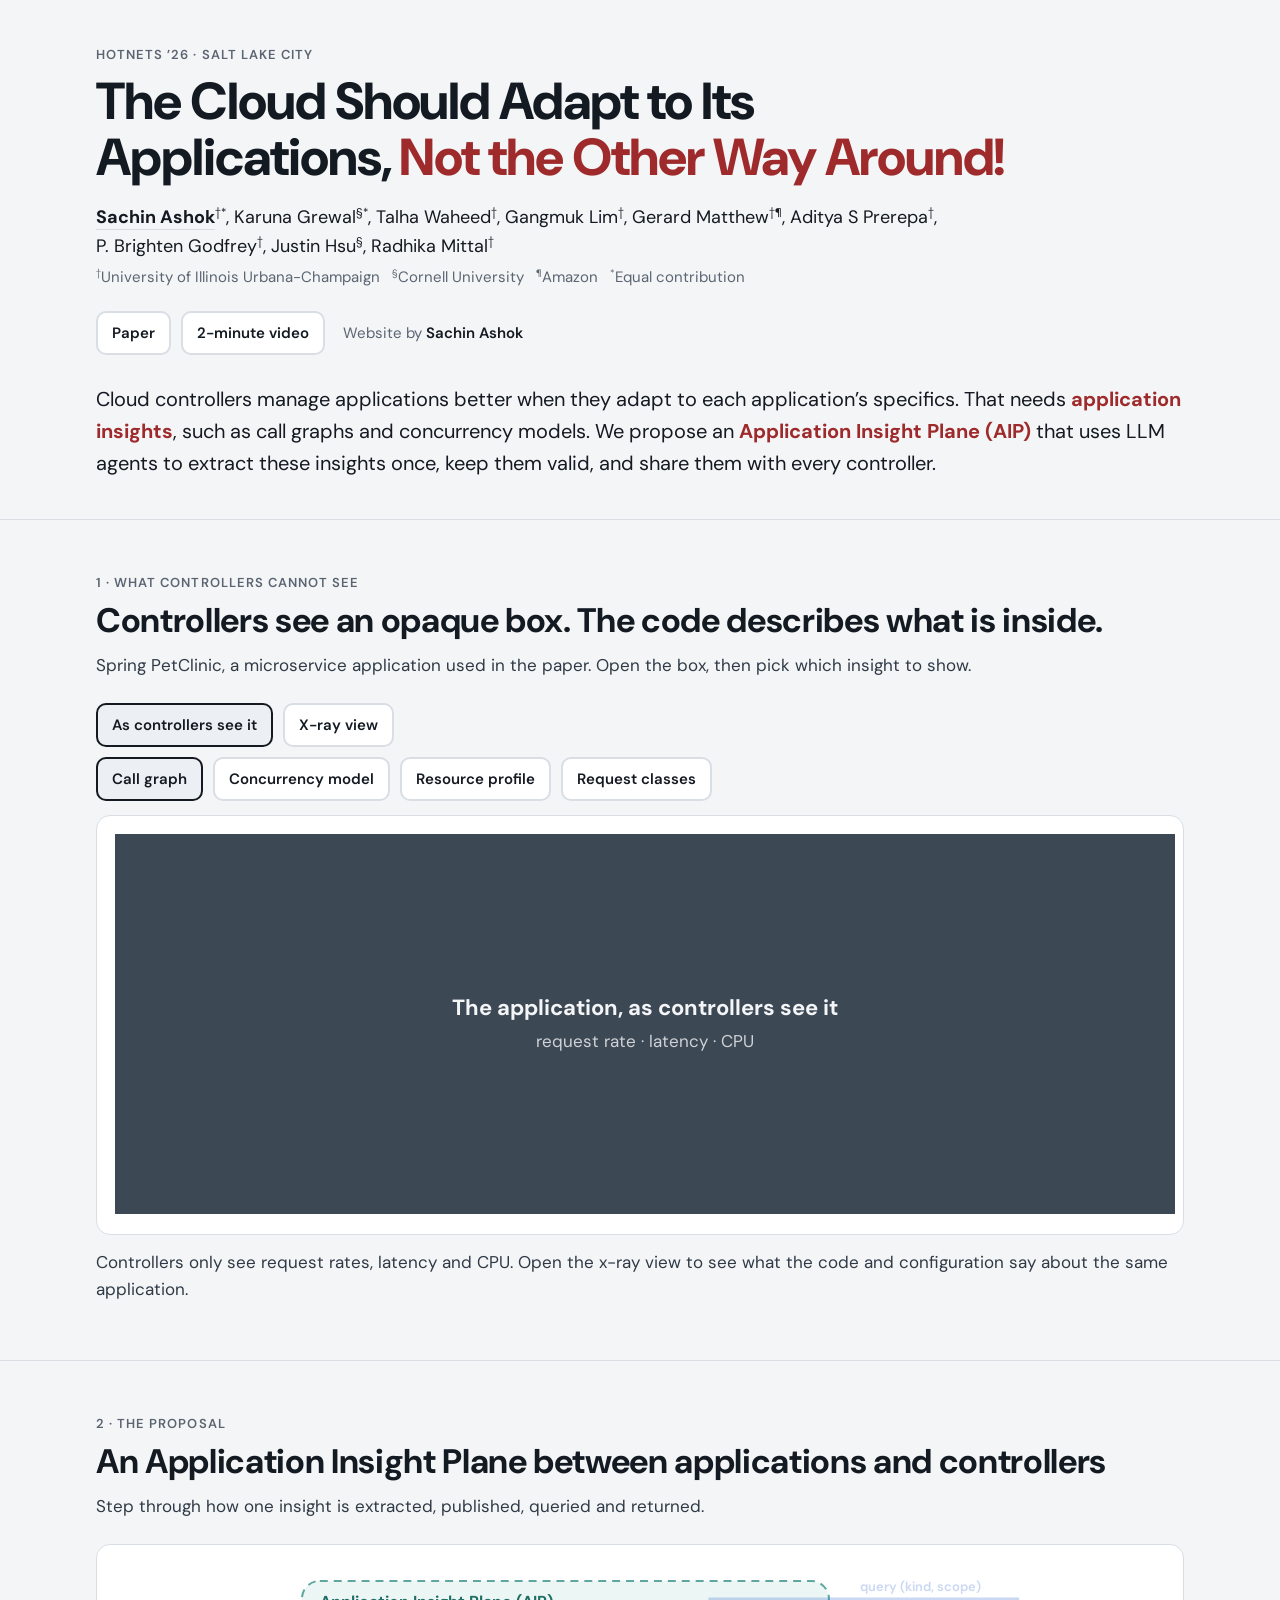
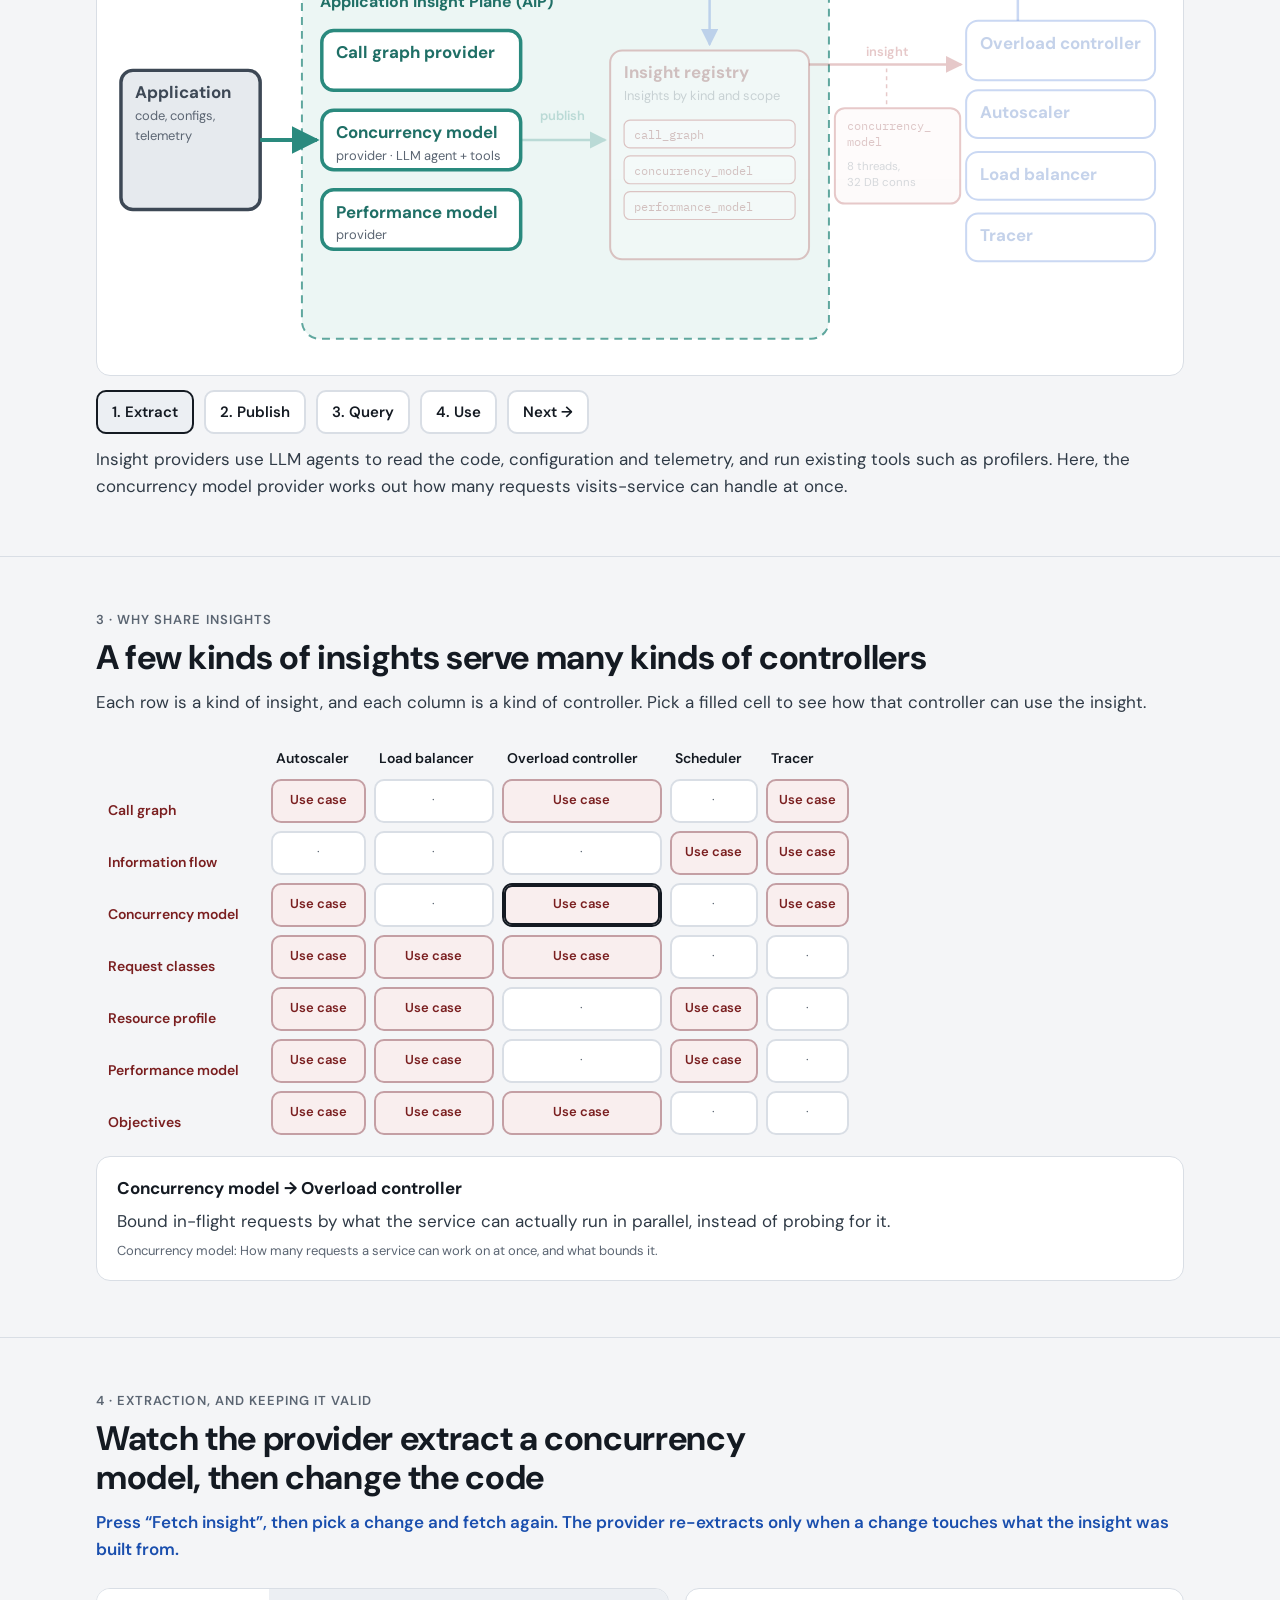
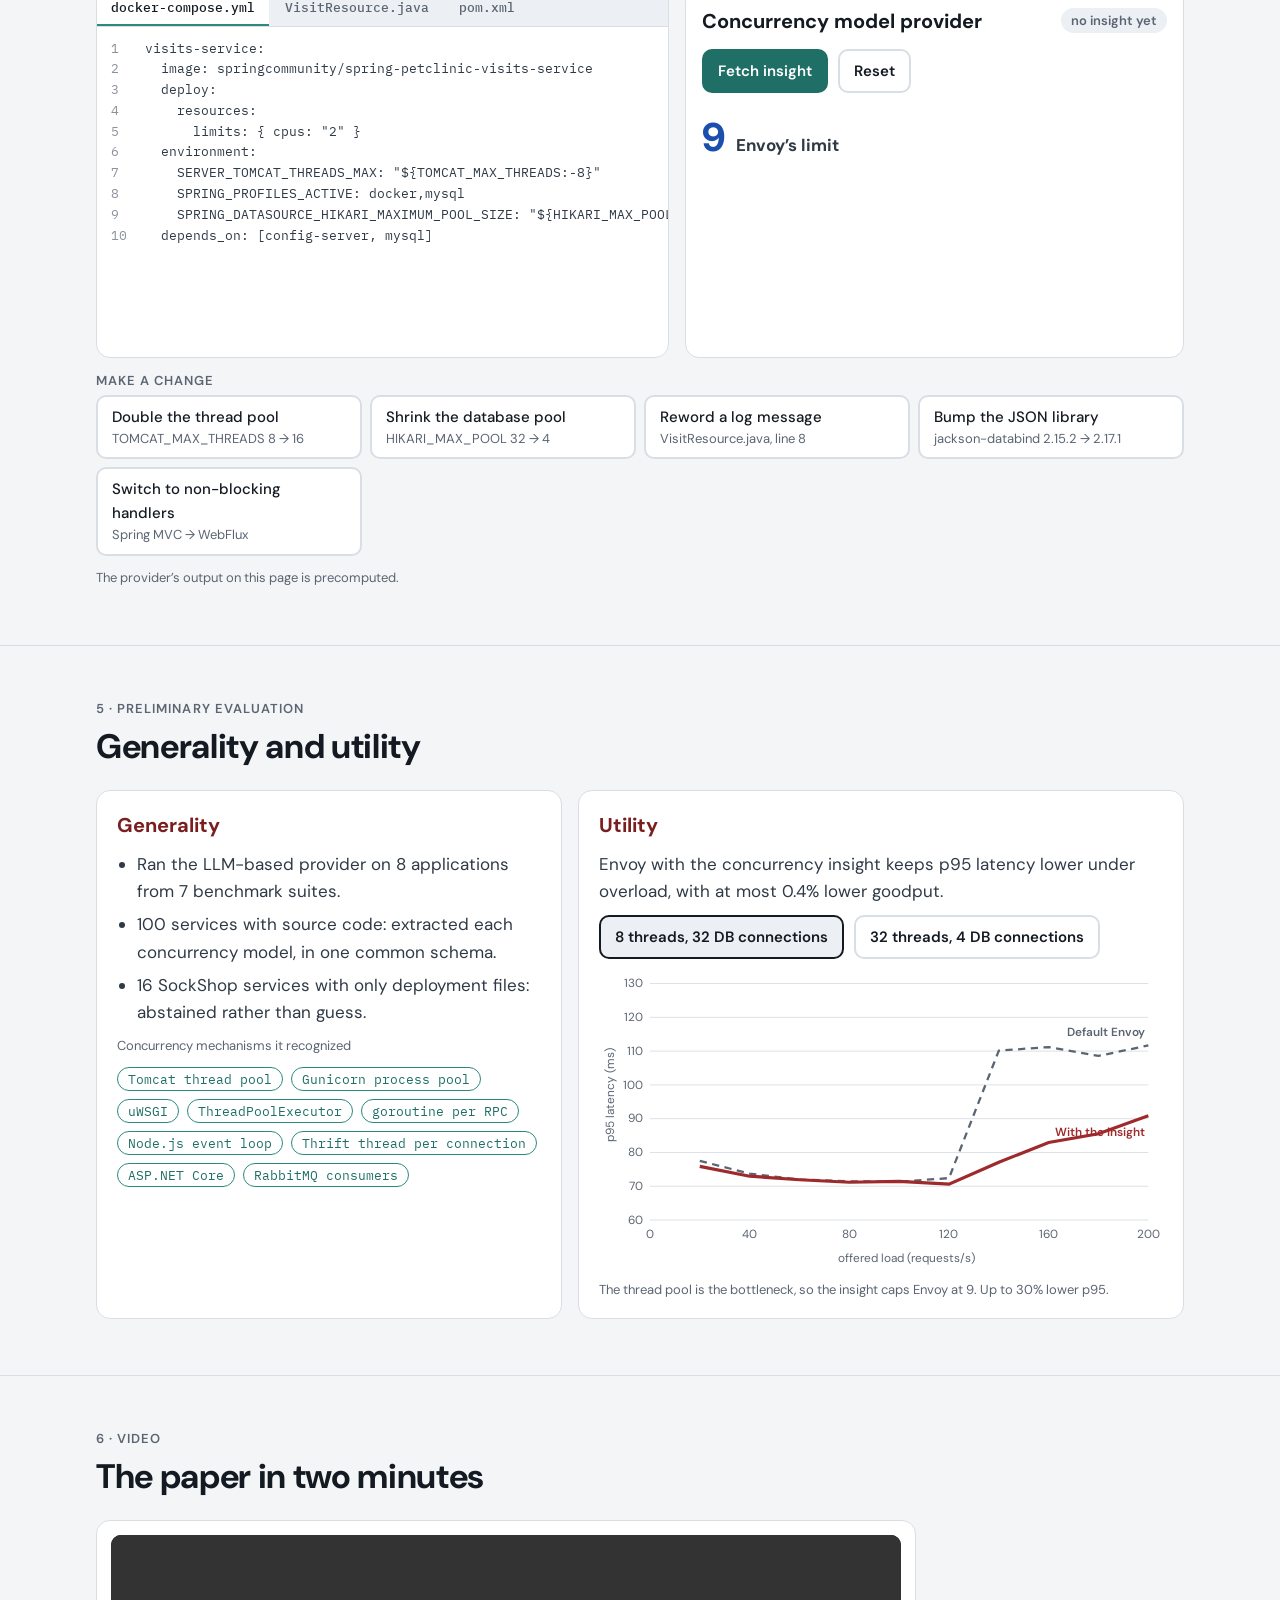
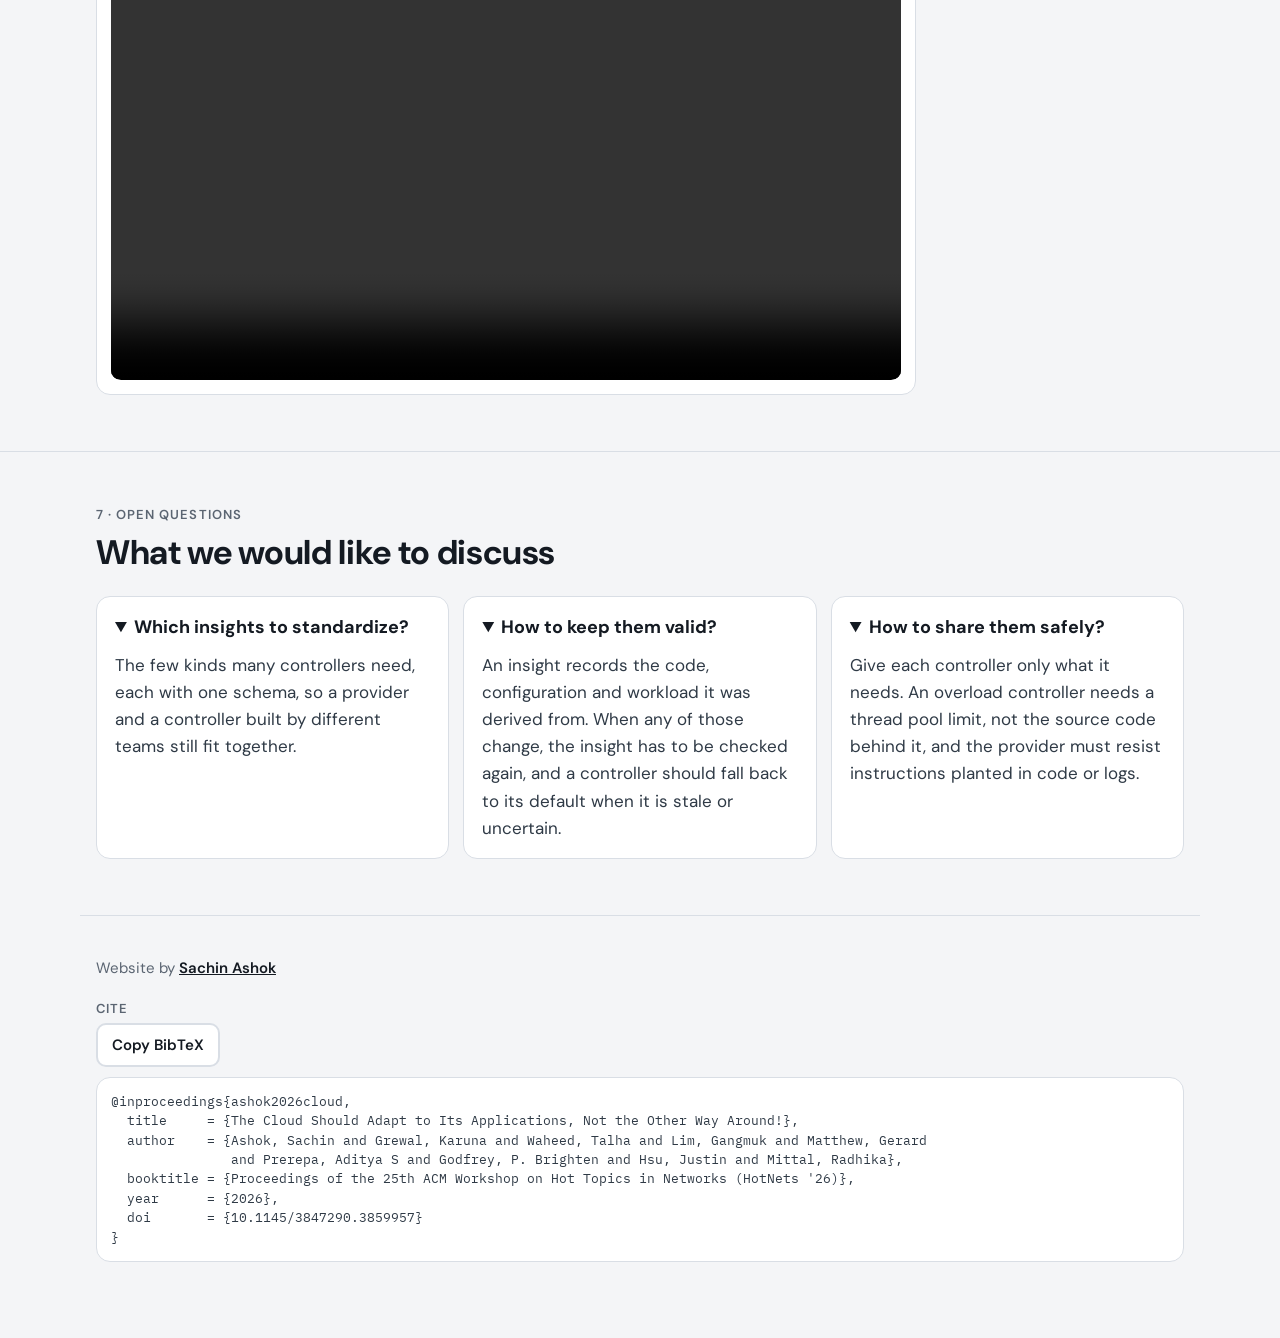
==== aip/index.html @ a4cb500c "Add HotNets'26 AIP website" ====
<!doctype html>
<html lang="en"><head><meta charset="utf-8"><meta name="viewport" content="width=device-width, initial-scale=1">
<title>Application Insight Plane</title>
<meta name="author" content="Sachin Ashok">
<link rel="preconnect" href="https://fonts.googleapis.com">
<link rel="stylesheet" href="https://fonts.googleapis.com/css2?family=DM+Sans:opsz,wght@9..40,400;9..40,500;9..40,600;9..40,700;9..40,800&family=IBM+Plex+Mono:wght@400;500&display=swap">
<style>

:root {
  --bg: #f4f5f7; --surface: #ffffff; --ink: #141a22; --body: #2f3a46; --muted: #5b6572; --line: #d9dee5; --soft: #eceff3;
  --ins: #9e2a2b; --ins-ink: #7a1f20; --ins-bg: #f9eeee;
  --ext: #1f6f66; --ext-line: #2a8a7e; --ext-bg: #e6f3f1;
  --ctl: #1a4fae; --ctl-line: #2f66d0; --ctl-bg: #e8f0fd;
  --app: #3d4855; --app-bg: #e6eaee;
  --gold: #8a6512; --gold-bg: #faf3dc;
  --ok: #2e7d4f; --warn: #a8641a;
  --c1: #2f66d0; --c2: #c2571a; --c3: #7a3fb0; --c4: #2e7d4f;
  --display: "DM Sans", "Helvetica Neue", Arial, sans-serif;
  --text: "DM Sans", "Helvetica Neue", Arial, sans-serif;
  --mono: "IBM Plex Mono", ui-monospace, "SFMono-Regular", Menlo, monospace;
}
@media (prefers-color-scheme: dark) { :root:not([data-theme="light"]) {
  --bg: #12161c; --surface: #1a2028; --ink: #eef1f5; --body: #cfd6de; --muted: #98a3b0; --line: #2e3742; --soft: #222a33;
  --ins: #e07b7c; --ins-ink: #f0a3a4; --ins-bg: #3a2324; --ext: #6fcdbf; --ext-line: #4fb3a5; --ext-bg: #183631;
  --ctl: #8fb4ff; --ctl-line: #6d9bf5; --ctl-bg: #1c2a45; --app: #c3ccd6; --app-bg: #26303b; --gold: #e3bf6a; --gold-bg: #3a3220;
  --ok: #6fd39a; --warn: #f0a85a; --c1: #7fa8ff; --c2: #ff9a5c; --c3: #c39af0; --c4: #6fd39a; color-scheme: dark } }
:root[data-theme="dark"] {
  --bg: #12161c; --surface: #1a2028; --ink: #eef1f5; --body: #cfd6de; --muted: #98a3b0; --line: #2e3742; --soft: #222a33;
  --ins: #e07b7c; --ins-ink: #f0a3a4; --ins-bg: #3a2324; --ext: #6fcdbf; --ext-line: #4fb3a5; --ext-bg: #183631;
  --ctl: #8fb4ff; --ctl-line: #6d9bf5; --ctl-bg: #1c2a45; --app: #c3ccd6; --app-bg: #26303b; --gold: #e3bf6a; --gold-bg: #3a3220;
  --ok: #6fd39a; --warn: #f0a85a; --c1: #7fa8ff; --c2: #ff9a5c; --c3: #c39af0; --c4: #6fd39a; color-scheme: dark }
* { box-sizing: border-box; }
body { background: var(--bg); color: var(--body); font: 400 17px/1.6 var(--text); margin: 0; }
.wrap { max-width: 1120px; margin: 0 auto; padding-left: max(16px, env(safe-area-inset-left, 0px)); padding-right: max(16px, env(safe-area-inset-right, 0px)); }
h1, h2, h3 { font-family: var(--display); color: var(--ink); text-wrap: balance; margin: 0; }
h1 { font-size: clamp(30px, 5vw, 52px); line-height: 1.08; font-weight: 800; letter-spacing: -.02em; }
h1 .accent { color: var(--ins); }
h2 { font-size: clamp(24px, 3.2vw, 34px); line-height: 1.15; font-weight: 700; letter-spacing: -.01em; }
h3 { font-size: 20px; font-weight: 700; }
p { margin: 0; }
code, .mono { font-family: var(--mono); font-size: .9em; }
a { color: var(--ctl); }
button { font: inherit; }
:focus-visible { outline: 3px solid var(--ctl-line); outline-offset: 2px; border-radius: 6px; }
.eyebrow { font: 600 13px/1 var(--text); letter-spacing: .08em; text-transform: uppercase; color: var(--muted); }
section { padding-block: 56px; border-top: 1px solid var(--line); }
.sec-head { display: grid; gap: 12px; margin-bottom: 24px; }
.panel { background: var(--surface); border: 1px solid var(--line); border-radius: 14px; }
.btn { appearance: none; border: 2px solid var(--line); background: var(--surface); color: var(--ink); border-radius: 10px; padding: 8px 14px; font-weight: 600; font-size: 15px; cursor: pointer; }
.btn:hover { border-color: var(--muted); }
.btn[aria-pressed="true"] { border-color: var(--ink); background: var(--soft); }
.btn.primary { background: var(--ext); border-color: var(--ext); color: #fff; }
:root[data-theme="dark"] .btn.primary { color: #0d1a18; }
@media (prefers-color-scheme: dark) { :root:not([data-theme="light"]) .btn.primary { color: #0d1a18; } }
.btn.primary:disabled { opacity: .45; cursor: default; }
.row { display: flex; flex-wrap: wrap; gap: 10px; align-items: center; }
.hint { color: var(--ctl); font-weight: 600; }
.scroll-x { overflow-x: auto; }
@media (prefers-reduced-motion: reduce) { * { animation: none !important; transition: none !important; } }

header { padding-block: 48px 40px; }
.authors { margin-top: 18px; font-size: 18px; color: var(--ink); line-height: 1.6; }
.authors b { font-weight: 700; }
.authors sup, .aff sup { font-size: .62em; }
.aff { color: var(--muted); font-size: 15px; margin-top: 4px; }
.venue { margin-top: 14px; color: var(--muted); font-size: 15px; }
.links { margin-top: 22px; }
.links a { text-decoration: none; }
.thesis { margin-top: 28px; font-size: 20px; color: var(--ink); }
.credit { font-size: 15px; color: var(--muted); }
@media (max-width: 700px) { br.wide { display: none; } }
.credit a { color: var(--ink); font-weight: 600; }
.authors a.me { color: inherit; text-decoration: none; border-bottom: 1px solid var(--line); }
.authors a.me:hover { border-bottom-color: currentColor; }
.thesis b { color: var(--ins); }

.xray { position: relative; padding: 18px; min-height: 420px; overflow: hidden; }
.app-graph { position: relative; height: 380px; width: 1060px; }
.svc { position: absolute; width: 210px; padding: 10px 12px; background: var(--surface); border: 2px solid var(--line); border-radius: 12px; font-size: 14px; line-height: 1.35; z-index: 2; }
.svc .n { font-weight: 700; color: var(--ink); display: block; }
.ov { display: none; margin-top: 6px; font-size: 13px; }
.ov.on { display: block; }
.ov-cm { color: var(--ext); } .ov-rp { color: var(--warn); } .ov-cg { color: var(--ins-ink); }
.lid { position: absolute; inset: 0; background: var(--app); display: grid; place-items: center; text-align: center; color: var(--bg); z-index: 5; transition: opacity .6s; }
.lid.off { opacity: 0; pointer-events: none; }
.lid p { margin: 0 auto; }
.legend { display: flex; flex-wrap: wrap; gap: 14px; font-size: 14px; margin-top: 12px; }
.legend span::before { content: ""; display: inline-block; width: 12px; height: 12px; border-radius: 3px; margin-right: 6px; vertical-align: -1px; background: var(--dot); }
.legend[hidden] { display: none; }
#edges { position: absolute; inset: 0; width: 100%; height: 100%; z-index: 1; }
.xcap { margin-top: 14px; color: var(--body); min-height: 3.2em; }

.plane { padding: 16px; }
.plane svg { display: block; width: 100%; min-width: 760px; height: auto; }
.steps { margin-top: 14px; }
.stepcap { margin-top: 12px; min-height: 3.2em; }

.mx { border-collapse: separate; border-spacing: 6px; min-width: 760px; }
.mx th { font: 600 14px/1.25 var(--text); color: var(--ink); text-align: left; padding: 4px 6px; vertical-align: bottom; }
.mx th.rowh { color: var(--ins-ink); white-space: nowrap; }
.mx td button { width: 100%; min-height: 44px; border: 2px solid var(--line); background: var(--surface); border-radius: 10px; cursor: pointer; font-size: 13px; color: var(--muted); }
.mx td button.has { background: var(--ins-bg); border-color: color-mix(in srgb, var(--ins) 35%, var(--line)); color: var(--ins-ink); font-weight: 600; }
.mx td button[aria-pressed="true"] { border-color: var(--ink); box-shadow: 0 0 0 2px var(--ink) inset; }
.mdetail { padding: 18px 20px; margin-top: 14px; display: grid; gap: 6px; }
.mdetail .q { font-weight: 700; color: var(--ink); }

.play { display: grid; grid-template-columns: minmax(0, 1.15fr) minmax(0, 1fr); gap: 16px; }
@media (max-width: 860px) { .play { grid-template-columns: minmax(0, 1fr); } }
.code { padding: 0; overflow: hidden; display: flex; flex-direction: column; min-width: 0; }
.tabs { display: flex; gap: 2px; border-bottom: 1px solid var(--line); background: var(--soft); overflow-x: auto; }
.tabs button { border: 0; background: transparent; padding: 10px 14px; font: 500 13px var(--mono); color: var(--muted); cursor: pointer; white-space: nowrap; }
.tabs button[aria-selected="true"] { background: var(--surface); color: var(--ink); box-shadow: inset 0 -2px 0 var(--ext-line); }
pre.src { margin: 0; padding: 12px 0; font: 13px/1.6 var(--mono); color: var(--body); overflow-x: auto; min-height: 330px; }
pre.src .ln { display: block; padding: 0 14px; white-space: pre; }
pre.src .ln::before { content: attr(data-n); display: inline-block; width: 2.6em; color: var(--muted); opacity: .7; }
pre.src .cite { background: var(--ext-bg); box-shadow: inset 3px 0 0 var(--ext-line); }
pre.src .chg { background: color-mix(in srgb, var(--warn) 18%, transparent); box-shadow: inset 3px 0 0 var(--warn); }
.prov { padding: 16px; display: grid; gap: 12px; align-content: start; min-width: 0; }
.prov .head { display: flex; justify-content: space-between; gap: 10px; align-items: center; flex-wrap: wrap; }
.status { font: 600 13px var(--text); padding: 4px 10px; border-radius: 999px; background: var(--soft); color: var(--muted); }
.status.fresh { background: color-mix(in srgb, var(--ok) 16%, transparent); color: var(--ok); }
.status.stale { background: color-mix(in srgb, var(--warn) 18%, transparent); color: var(--warn); }
.log { list-style: none; margin: 0; padding: 0; display: grid; gap: 6px; font-size: 14px; }
.log li { display: grid; grid-template-columns: 22px 1fr; gap: 8px; opacity: 0; transform: translateY(4px); transition: opacity .3s, transform .3s; }
.log li.in { opacity: 1; transform: none; }
.log li .ic { font-weight: 700; color: var(--ext); }
.log li.skip .ic { color: var(--muted); }
.icard { border: 2px solid color-mix(in srgb, var(--ins) 45%, var(--line)); border-radius: 12px; overflow: hidden; }
.icard .hd { background: var(--ins-bg); padding: 8px 12px; font: 500 14px var(--mono); color: var(--ins-ink); }
.icard .bd { padding: 8px 12px; font: 13px/1.6 var(--mono); color: var(--body); white-space: pre-wrap; }
.icard .bd .k { color: var(--muted); }
.icard .bd .new { background: color-mix(in srgb, var(--warn) 22%, transparent); border-radius: 4px; }
.limit { display: flex; align-items: baseline; gap: 10px; flex-wrap: wrap; }
.limit .v { font: 800 40px/1 var(--display); color: var(--ctl); font-variant-numeric: tabular-nums; }
.limit .why { font-size: 14px; color: var(--muted); }
.changes { display: grid; gap: 8px; grid-template-columns: repeat(auto-fit, minmax(240px, 1fr)); }
.changes .btn { text-align: left; font-weight: 500; }
.changes .btn small { display: block; color: var(--muted); font-weight: 400; font-size: 13px; }
.note { font-size: 13px; color: var(--muted); }

.res { display: grid; grid-template-columns: minmax(0, 1fr) minmax(0, 1.3fr); gap: 16px; }
@media (max-width: 860px) { .res { grid-template-columns: minmax(0, 1fr); } }
.res .panel { padding: 18px 20px; display: grid; gap: 10px; align-content: start; }
.res h3 { color: var(--ins-ink); }
.res ul { margin: 0; padding-left: 20px; display: grid; gap: 6px; }
.chips { display: flex; flex-wrap: wrap; gap: 8px; }
.chips span { font: 12.5px var(--mono); color: var(--ext); border: 1.5px solid var(--ext-line); border-radius: 999px; padding: 3px 10px; background: var(--surface); }
.chart svg { width: 100%; height: auto; display: block; }
.chart text { fill: var(--muted); font: 13px var(--text); }

.talks { display: grid; grid-template-columns: minmax(0, 1fr); gap: 16px; max-width: 820px; }
.talks .panel { padding: 14px; display: grid; gap: 10px; }
.talks video { width: 100%; border-radius: 10px; background: #000; aspect-ratio: 16 / 9; max-width: 100%; }

.qs { display: grid; grid-template-columns: repeat(auto-fit, minmax(260px, 1fr)); gap: 14px; }
.qs details { padding: 16px 18px; }
.qs summary { cursor: pointer; font-weight: 700; color: var(--ink); font-size: 18px; }
.qs details p { margin-top: 10px; }
footer { padding-block: 40px 64px; border-top: 1px solid var(--line); }
.bib { font: 12.5px/1.55 var(--mono); padding: 14px; white-space: pre; overflow-x: auto; margin-top: 10px; }
</style>
</head><body>

<header class="wrap">
  <div class="eyebrow">HotNets ’26 · Salt Lake City</div>
  <h1 style="margin-top:12px">The Cloud Should Adapt to Its Applications, <span class="accent">Not the Other Way Around!</span></h1>
  <div class="authors"><a class="me" href="https://sachin.cs.illinois.edu"><b>Sachin Ashok</b></a><sup>†*</sup>, Karuna Grewal<sup>§*</sup>, Talha Waheed<sup>†</sup>, Gangmuk Lim<sup>†</sup>, Gerard Matthew<sup>†¶</sup>, Aditya S Prerepa<sup>†</sup>,<br class="wide"> P. Brighten Godfrey<sup>†</sup>, Justin Hsu<sup>§</sup>, Radhika Mittal<sup>†</sup></div>
  <div class="aff"><sup>†</sup>University of Illinois Urbana-Champaign &nbsp; <sup>§</sup>Cornell University &nbsp; <sup>¶</sup>Amazon &nbsp; <sup>*</sup>Equal contribution</div>
  <div class="row links">
    <a class="btn" href="https://doi.org/10.1145/3847290.3859957" target="_blank" rel="noopener">Paper</a>
    <a class="btn" href="#talks">2-minute video</a>
    <span class="credit" style="margin-left:8px">Website by <a href="https://sachin.cs.illinois.edu">Sachin Ashok</a></span>
  </div>
  <p class="thesis">Cloud controllers manage applications better when they adapt to each application’s specifics. That needs <b>application insights</b>, such as call graphs and concurrency models. We propose an <b>Application Insight Plane (AIP)</b> that uses LLM agents to extract these insights once, keep them valid, and share them with every controller.</p>
</header>

<main>
<section id="inside"><div class="wrap">
  <div class="sec-head"><div class="eyebrow">1 · What controllers cannot see</div>
    <h2>Controllers see an opaque box. The code describes what is inside.</h2>
    <p>Spring PetClinic, a microservice application used in the paper. Open the box, then pick which insight to show.</p></div>
  <div class="row" role="group" aria-label="View">
    <button class="btn" id="v-out" aria-pressed="true">As controllers see it</button>
    <button class="btn" id="v-in" aria-pressed="false">X-ray view</button>
  </div>
  <div class="row" role="group" aria-label="Insight to show" id="ovs" style="margin-top:10px"></div>
  <div class="panel xray scroll-x" style="margin-top:14px">
    <div class="app-graph" id="graph">
      <svg id="edges" viewBox="0 0 1060 380" preserveAspectRatio="none" aria-hidden="true"></svg>
      <div class="lid" id="lid"><div><p style="font:700 22px var(--display)">The application, as controllers see it</p><p style="opacity:.8;margin-top:6px">request rate · latency · CPU</p></div></div>
    </div>
  </div>
  <div class="legend" id="legend" hidden></div>
  <p class="xcap" id="xcap" aria-live="polite">Controllers only see request rates, latency and CPU. Open the x-ray view to see what the code and configuration say about the same application.</p>
</div></section>

<section id="plane"><div class="wrap">
  <div class="sec-head"><div class="eyebrow">2 · The proposal</div>
    <h2>An Application Insight Plane between applications and controllers</h2>
    <p>Step through how one insight is extracted, published, queried and returned.</p></div>
  <div class="panel plane scroll-x"><svg id="planesvg" viewBox="0 0 1060 400" role="img" aria-label="AIP architecture: the application feeds insight providers inside the plane, providers publish insights to a registry, controllers query the registry and get an insight back."></svg></div>
  <div class="row steps" role="group" aria-label="Steps" id="psteps"></div>
  <p class="stepcap" id="pcap" aria-live="polite"></p>
</div></section>

<section id="uses"><div class="wrap">
  <div class="sec-head"><div class="eyebrow">3 · Why share insights</div>
    <h2>A few kinds of insights serve many kinds of controllers</h2>
    <p>Each row is a kind of insight, and each column is a kind of controller. Pick a filled cell to see how that controller can use the insight.</p></div>
  <div class="scroll-x"><table class="mx" id="mx"></table></div>
  <div class="panel mdetail" aria-live="polite"><p class="q" id="mq"></p><p id="ma"></p><p class="note" id="mdef"></p></div>
</div></section>

<section id="playground"><div class="wrap">
  <div class="sec-head"><div class="eyebrow">4 · Extraction, and keeping it valid</div>
    <h2>Watch the provider extract a concurrency model, then change the code</h2>
    <p class="hint">Press “Fetch insight”, then pick a change and fetch again. The provider re-extracts only when a change touches what the insight was built from.</p></div>
  <div class="play">
    <div class="panel code">
      <div class="tabs" role="tablist" id="tabs"></div>
      <pre class="src" id="src" aria-live="polite"></pre>
    </div>
    <div class="panel prov">
      <div class="head"><h3>Concurrency model provider</h3><span class="status" id="pstat">no insight yet</span></div>
      <div class="row"><button class="btn primary" id="fetch">Fetch insight</button><button class="btn" id="reset">Reset</button></div>
      <ol class="log" id="log"></ol>
      <div class="icard" id="icard" hidden><div class="hd">concurrency_model · Svc(petclinic, visits-service)</div><div class="bd" id="ibody"></div></div>
      <div class="limit" id="limit" hidden><span class="v" id="lv">9</span><span><b>Envoy’s limit</b><br><span class="why" id="lwhy"></span></span></div>
    </div>
  </div>
  <div style="margin-top:16px"><div class="eyebrow" style="margin-bottom:8px">Make a change</div><div class="changes" id="changes"></div></div>
  <p class="note" style="margin-top:12px">The provider’s output on this page is precomputed.</p>
</div></section>

<section id="results"><div class="wrap">
  <div class="sec-head"><div class="eyebrow">5 · Preliminary evaluation</div>
    <h2>Generality and utility</h2></div>
  <div class="res">
    <div class="panel"><h3>Generality</h3>
      <ul><li>Ran the LLM-based provider on 8 applications from 7 benchmark suites.</li>
        <li>100 services with source code: extracted each concurrency model, in one common schema.</li>
        <li>16 SockShop services with only deployment files: abstained rather than guess.</li></ul>
      <p class="note">Concurrency mechanisms it recognized</p>
      <div class="chips"><span>Tomcat thread pool</span><span>Gunicorn process pool</span><span>uWSGI</span><span>ThreadPoolExecutor</span><span>goroutine per RPC</span><span>Node.js event loop</span><span>Thrift thread per connection</span><span>ASP.NET Core</span><span>RabbitMQ consumers</span></div>
    </div>
    <div class="panel chart"><h3>Utility</h3>
      <p>Envoy with the concurrency insight keeps p95 latency lower under overload, with at most 0.4% lower goodput.</p>
      <div class="row" role="group" aria-label="Configuration" id="cfg"></div>
      <svg id="p95" viewBox="0 0 620 330" role="img" aria-label="p95 latency against offered load for default Envoy and Envoy with the insight"></svg>
      <p class="note" id="cfgnote"></p>
    </div>
  </div>
</div></section>

<section id="talks"><div class="wrap">
  <div class="sec-head"><div class="eyebrow">6 · Video</div><h2>The paper in two minutes</h2></div>
  <div class="talks">
    <div class="panel"><video id="v2" controls preload="metadata" src="AIP_2min.mp4"></video></div>
  </div>
</div></section>

<section id="questions"><div class="wrap">
  <div class="sec-head"><div class="eyebrow">7 · Open questions</div><h2>What we would like to discuss</h2></div>
  <div class="qs">
    <details class="panel" open><summary>Which insights to standardize?</summary><p>The few kinds many controllers need, each with one schema, so a provider and a controller built by different teams still fit together.</p></details>
    <details class="panel" open><summary>How to keep them valid?</summary><p>An insight records the code, configuration and workload it was derived from. When any of those change, the insight has to be checked again, and a controller should fall back to its default when it is stale or uncertain.</p></details>
    <details class="panel" open><summary>How to share them safely?</summary><p>Give each controller only what it needs. An overload controller needs a thread pool limit, not the source code behind it, and the provider must resist instructions planted in code or logs.</p></details>
  </div>
</div></section>
</main>

<footer class="wrap">
  <p class="credit" style="margin:0 0 22px">Website by <a href="https://sachin.cs.illinois.edu">Sachin Ashok</a></p>
  <div class="eyebrow">Cite</div>
  <div class="row" style="margin-top:8px"><button class="btn" id="copybib">Copy BibTeX</button><span class="note" id="copymsg" aria-live="polite"></span></div>
  <pre class="panel bib" id="bib">@inproceedings{ashok2026cloud,
  title     = {The Cloud Should Adapt to Its Applications, Not the Other Way Around!},
  author    = {Ashok, Sachin and Grewal, Karuna and Waheed, Talha and Lim, Gangmuk and Matthew, Gerard
               and Prerepa, Aditya S and Godfrey, P. Brighten and Hsu, Justin and Mittal, Radhika},
  booktitle = {Proceedings of the 25th ACM Workshop on Hot Topics in Networks (HotNets '26)},
  year      = {2026},
  doi       = {10.1145/3847290.3859957}
}</pre>
</footer>

<script>
const $ = id => document.getElementById(id);
const css = v => getComputedStyle(document.documentElement).getPropertyValue(v).trim();

const NODES = {
  gw: { x: 40, y: 150, n: 'API gateway', cg: '→ calls customers, visits and vets', cm: 'event loop (Netty)', rp: 'light CPU per request' },
  cu: { x: 420, y: 20, n: 'customers-service', cg: '→ calls MySQL', cm: 'Tomcat thread pool', rp: 'moderate CPU, small DB reads' },
  vi: { x: 420, y: 150, n: 'visits-service', cg: '→ calls MySQL', cm: 'Tomcat: 8 threads, 32 DB connections, blocks on each JDBC call', rp: 'most time spent holding a DB connection' },
  ve: { x: 420, y: 280, n: 'vets-service', cg: '→ calls MySQL', cm: 'Tomcat thread pool', rp: 'light, cacheable reads' },
  db: { x: 800, y: 150, n: 'MySQL', cg: 'called by all three services', cm: 'connection pools from each service', rp: 'disk and lock contention under load' } };
const EDGES = [['gw', 'cu'], ['gw', 'vi'], ['gw', 've'], ['cu', 'db'], ['vi', 'db'], ['ve', 'db']];
const CLASSES = [
  { id: 'c1', name: 'Owner lookup', path: ['gw', 'cu', 'db'], note: 'reads one owner and their pets' },
  { id: 'c2', name: 'Visit history', path: ['gw', 'vi', 'db'], note: 'reads many rows and holds a database connection for most of the request' },
  { id: 'c3', name: 'New visit', path: ['gw', 'vi', 'db'], note: 'one small write, done quickly' },
  { id: 'c4', name: 'Vet list', path: ['gw', 've', 'db'], note: 'small reads that can be cached' }];
const OVS = [['cg', 'Call graph'], ['cm', 'Concurrency model'], ['rp', 'Resource profile'], ['rc', 'Request classes']];
let open = false, ov = 'cg', raf = 0;
const graph = $('graph');
Object.entries(NODES).forEach(([id, d]) => { const el = document.createElement('div'); el.className = 'svc'; el.id = 'n-' + id; el.style.left = d.x + 'px'; el.style.top = d.y + 'px';
  el.innerHTML = `<span class="n">${d.n}</span><span class="ov ov-cg" data-k="cg">${d.cg}</span><span class="ov ov-cm" data-k="cm">${d.cm}</span><span class="ov ov-rp" data-k="rp">${d.rp}</span>`; graph.appendChild(el); });
OVS.forEach(([k, lab]) => { const b = document.createElement('button'); b.className = 'btn'; b.textContent = lab; b.dataset.k = k; b.setAttribute('aria-pressed', k === ov); b.onclick = () => { ov = k; renderX(); }; $('ovs').appendChild(b); });
function center(id) { const d = NODES[id]; return [d.x + 105, d.y + 34]; }
const outP = id => [NODES[id].x + 210, NODES[id].y + 30], inP = id => [NODES[id].x - 4, NODES[id].y + 30];
function drawEdges(t) {
  const sv = $('edges'); let h = '';
  const ec = ov === 'cg' ? css('--ins') : css('--muted');
  h += `<defs><marker id="ah" viewBox="0 0 10 10" refX="9" refY="5" markerWidth="${ov === 'cg' ? 6 : 7}" markerHeight="${ov === 'cg' ? 6 : 7}" orient="auto"><path d="M0 0L10 5L0 10z" fill="${ec}"/></marker></defs>`;
  EDGES.forEach(([a, b]) => { const [x1, y1] = outP(a), [x2, y2] = inP(b), mx = (x1 + x2) / 2; h += `<path d="M${x1} ${y1} C ${mx} ${y1}, ${mx} ${y2}, ${x2} ${y2}" fill="none" stroke="${ec}" stroke-width="${ov === 'cg' ? 3 : 2}" opacity="${ov === 'cg' ? 1 : .6}" marker-end="url(#ah)"/>`; });
  if (ov === 'rc') CLASSES.forEach((c, ci) => { const pts = c.path.flatMap((id, q) => q === 0 ? [outP(id)] : q === c.path.length - 1 ? [inP(id)] : [inP(id), outP(id)]); for (let k = 0; k < 3; k++) { const f = ((t / 2600) + k / 3 + ci * .11) % 1, seg = f * (pts.length - 1), i = Math.floor(seg), u = seg - i;
      const p = [pts[i][0] + (pts[i + 1][0] - pts[i][0]) * u, pts[i][1] + (pts[i + 1][1] - pts[i][1]) * u + [0, -5, 5, 0][ci]]; h += `<circle cx="${p[0]}" cy="${p[1]}" r="7" fill="${css('--' + c.id)}"/>`; } });
  sv.innerHTML = h;
}
function loop(t) { drawEdges(t); if (ov === 'rc' && open) raf = requestAnimationFrame(loop); }
function renderX() {
  $('v-out').setAttribute('aria-pressed', !open); $('v-in').setAttribute('aria-pressed', open); $('lid').classList.toggle('off', open);
  document.querySelectorAll('#ovs .btn').forEach(b => { b.setAttribute('aria-pressed', b.dataset.k === ov); b.disabled = !open; });
  document.querySelectorAll('.ov').forEach(e => e.classList.toggle('on', open && e.dataset.k === ov));
  const lg = $('legend'); lg.hidden = !(open && ov === 'rc');
  lg.innerHTML = CLASSES.map(c => `<span style="--dot:var(--${c.id})"><b>${c.name}</b> · ${c.note}</span>`).join('');
  const cap = { cg: 'Call graph: which services a request calls, and in what order. The gateway fans out to three services, and each calls MySQL.',
    cm: 'Concurrency model: how many requests each service can work on at once. visits-service runs 8 Tomcat threads, and each blocks on a database call.',
    rp: 'Resource profile: what each service spends per request, such as CPU, memory and database time.',
    rc: 'Request classes: subsets of requests that cost different amounts, even when they reach the same service. Visit history and new visits both go to visits-service, but visit history holds a database connection far longer. A controller can treat the two classes differently, for example by prioritizing one.' };
  $('xcap').textContent = open ? cap[ov] : 'Controllers only see request rates, latency and CPU. Open the x-ray view to see what the code and configuration say about the same application.';
  cancelAnimationFrame(raf); if (open && ov === 'rc' && !matchMedia('(prefers-reduced-motion: reduce)').matches) raf = requestAnimationFrame(loop); else drawEdges(800);
}
$('v-out').onclick = () => { open = false; renderX(); }; $('v-in').onclick = () => { open = true; renderX(); };
renderX();

const PSTEPS = [
  ['Extract', 'Insight providers use LLM agents to read the code, configuration and telemetry, and run existing tools such as profilers. Here, the concurrency model provider works out how many requests visits-service can handle at once.'],
  ['Publish', 'The provider publishes the insight to a shared registry, along with where it applies, what it was derived from, and how confident it is.'],
  ['Query', 'A controller, here an overload controller, asks the registry for the concurrency model of visits-service.'],
  ['Use', 'The insight comes back to the controller, which decides how to act on it. Other controllers can query the same insight later.']];
let pstep = 0;
function planeSVG() {
  const L = css('--line'), E = css('--ext-line'), EB = css('--ext-bg'), EX = css('--ext'), R = css('--ins'), RB = css('--ins-bg'), RI = css('--ins-ink'), B = css('--ctl-line'), BB = css('--ctl-bg'), BI = css('--ctl'), A = css('--app'), AB = css('--app-bg'), S = css('--surface'), M = css('--muted');
  const on = k => pstep >= k ? 1 : .25, act = k => pstep === k;
  const box = (x, y, w, h, fill, stroke, txt, col, sub, k) => `<g opacity="${on(k)}"><rect x="${x}" y="${y}" width="${w}" height="${h}" rx="12" fill="${fill}" stroke="${stroke}" stroke-width="${act(k) ? 3.5 : 2}"/><text x="${x + 14}" y="${y + 28}" font-size="17" font-weight="700" fill="${col}">${txt}</text>${sub ? `<text x="${x + 14}" y="${y + 50}" font-size="13" fill="${M}">${sub}</text>` : ''}</g>`;
  const arr = (x1, y1, x2, y2, col, k, lab, lx, ly) => `<g opacity="${on(k)}"><line x1="${x1}" y1="${y1}" x2="${x2}" y2="${y2}" stroke="${col}" stroke-width="${act(k) ? 4 : 2.5}" marker-end="url(#m${col.replace('#', '')})"/>${lab ? `<text x="${lx}" y="${ly}" font-size="13" font-weight="600" fill="${col}" text-anchor="middle">${lab}</text>` : ''}</g>`;
  const mk = c => `<marker id="m${c.replace('#', '')}" viewBox="0 0 10 10" refX="9" refY="5" markerWidth="7" markerHeight="7" orient="auto"><path d="M0 0L10 5L0 10z" fill="${c}"/></marker>`;
  let h = `<defs>${mk(E)}${mk(B)}${mk(R)}</defs>`;
  h += `<rect x="190" y="20" width="530" height="360" rx="18" fill="${EB}" stroke="${E}" stroke-dasharray="8 6" stroke-width="2" opacity=".75"/><text x="208" y="46" font-size="16" font-weight="700" fill="${EX}">Application Insight Plane (AIP)</text>`;
  h += box(8, 110, 140, 140, AB, A, 'Application', A, 'code, configs,', 0) + `<text x="22" y="180" font-size="13" fill="${M}" opacity="${on(0)}">telemetry</text>`;
  h += box(210, 70, 200, 60, S, E, 'Call graph provider', EX, '', 0) + box(210, 150, 200, 60, S, E, 'Concurrency model', EX, 'provider · LLM agent + tools', 0) + box(210, 230, 200, 60, S, E, 'Performance model', EX, 'provider', 0);
  h += box(500, 90, 200, 210, S, R, 'Insight registry', RI, 'Insights by kind and scope', 1);
  ['call_graph', 'concurrency_model', 'performance_model'].forEach((k, i) => h += `<g opacity="${on(1)}"><rect x="514" y="${160 + i * 36}" width="172" height="28" rx="6" fill="${k === 'concurrency_model' && pstep >= 1 ? RB : S}" stroke="${R}" stroke-width="1.2"/><text x="524" y="${179 + i * 36}" font-size="12.5" font-family="IBM Plex Mono, monospace" fill="${RI}">${k}</text></g>`);
  h += box(858, 60, 190, 60, S, B, 'Overload controller', BI, '', 2) + box(858, 130, 190, 48, S, B, 'Autoscaler', BI, '', 2) + box(858, 192, 190, 48, S, B, 'Load balancer', BI, '', 2) + box(858, 254, 190, 48, S, B, 'Tracer', BI, '', 2);
  h += arr(148, 180, 205, 180, E, 0) + arr(410, 180, 495, 180, E, 1, 'publish', 452, 160);
  h += `<g opacity="${on(2)}"><polyline points="910,60 910,38 600,38 600,84" fill="none" stroke="${B}" stroke-width="${act(2) ? 4 : 2.5}" marker-end="url(#m${B.replace('#', '')})"/><text x="812" y="30" font-size="13" font-weight="600" fill="${B}" text-anchor="middle">query (kind, scope)</text></g>`;
  h += arr(700, 104, 853, 104, R, 3, 'insight', 778, 96);
  h += `<g opacity="${on(3)}"><line x1="778" y1="108" x2="778" y2="146" stroke="${R}" stroke-width="1.5" stroke-dasharray="4 4"/><rect x="726" y="148" width="126" height="96" rx="10" fill="${RB}" stroke="${R}" stroke-width="${act(3) ? 3.5 : 2}"/><text x="738" y="170" font-size="12" font-family="IBM Plex Mono, monospace" fill="${RI}">concurrency_</text><text x="738" y="186" font-size="12" font-family="IBM Plex Mono, monospace" fill="${RI}">model</text><text x="738" y="210" font-size="11.5" fill="${M}">8 threads,</text><text x="738" y="226" font-size="11.5" fill="${M}">32 DB conns</text></g>`;
  return h;
}
function renderPlane() { $('planesvg').innerHTML = planeSVG(); $('pcap').textContent = PSTEPS[pstep][1]; document.querySelectorAll('#psteps .btn').forEach((b, i) => b.setAttribute('aria-pressed', i === pstep)); }
PSTEPS.forEach(([lab], i) => { const b = document.createElement('button'); b.className = 'btn'; b.textContent = `${i + 1}. ${lab}`; b.onclick = () => { pstep = i; renderPlane(); }; $('psteps').appendChild(b); });
const nb = document.createElement('button'); nb.className = 'btn'; nb.textContent = 'Next →'; nb.onclick = () => { pstep = (pstep + 1) % PSTEPS.length; renderPlane(); }; $('psteps').appendChild(nb);
renderPlane();

const KINDS = [
  ['Call graph', 'Which services a request calls, and in what order.'],
  ['Information flow', 'How data moves from one service to the next.'],
  ['Concurrency model', 'How many requests a service can work on at once, and what bounds it.'],
  ['Request classes', 'Subsets of requests that take different paths or cost different amounts.'],
  ['Resource profile', 'What a service or request class spends in CPU, memory and network.'],
  ['Performance model', 'How latency and throughput change with load and resources.'],
  ['Objectives', 'The latency or throughput targets the application must meet.']];
const CTLS = ['Autoscaler', 'Load balancer', 'Overload controller', 'Scheduler', 'Tracer'];
const USE = {
  '0,0': 'Scale downstream services ahead of a burst, since it knows which services a request will reach.',
  '0,2': 'Shed or delay requests at the entry point before they overload a downstream service.',
  '0,4': 'Rule out impossible parent and child spans when reconstructing traces.',
  '1,4': 'Link spans that carry the same request data, even without trace headers.',
  '1,3': 'Keep services that exchange sensitive data on trusted hosts.',
  '2,2': 'Bound in-flight requests by what the service can actually run in parallel, instead of probing for it.',
  '2,0': 'Set a per-replica load target that matches the worker pool, so replicas are added before requests queue.',
  '2,4': 'Know when a service handles requests asynchronously, which changes how its spans relate.',
  '3,1': 'Route each class to the cluster or replica that serves it best.',
  '3,2': 'Shed the cheap-to-retry class first, and protect latency-sensitive requests.',
  '3,0': 'Scale for the class that is actually growing, instead of total request rate.',
  '4,1': 'Separate CPU-heavy from I/O-heavy requests to reduce contention.',
  '4,3': 'Pack services onto machines by their real CPU and memory demand.',
  '4,0': 'Pick the resource to scale on, CPU or memory, per service.',
  '5,1': 'Route traffic across clusters by predicted latency at the current load.',
  '5,0': 'Predict how many replicas keep latency under a target.',
  '5,3': 'Place work where it will finish within its deadline.',
  '6,2': 'Prioritize requests whose latency target is tight.',
  '6,0': 'Scale only as far as the objective requires.',
  '6,1': 'Send latency-sensitive classes to the fastest backends.' };
let sel = '2,2';
function renderMx() {
  let h = '<thead><tr><th></th>' + CTLS.map(c => `<th>${c}</th>`).join('') + '</tr></thead><tbody>';
  KINDS.forEach(([k], i) => { h += `<tr><th class="rowh" scope="row">${k}</th>` + CTLS.map((c, j) => { const key = `${i},${j}`, has = key in USE;
    return `<td><button class="${has ? 'has' : ''}" data-k="${key}" aria-pressed="${key === sel}" ${has ? '' : 'disabled'} aria-label="${k} for ${c}">${has ? 'Use case' : '·'}</button></td>`; }).join('') + '</tr>'; });
  $('mx').innerHTML = h + '</tbody>';
  $('mx').querySelectorAll('button.has').forEach(b => b.onclick = () => { sel = b.dataset.k; renderMx(); });
  const [i, j] = sel.split(',').map(Number);
  $('mq').textContent = `${KINDS[i][0]} → ${CTLS[j]}`; $('ma').textContent = USE[sel]; $('mdef').textContent = `${KINDS[i][0]}: ${KINDS[i][1]}`;
}
renderMx();

const BASE = { threads: 8, pool: 32, log: 'Fetching visits for pets {}', jackson: '2.15.2', async: false };
let st = { ...BASE }, ext = null, file = 'compose', changed = new Set();
const RHO = 0.91;
function files(s) { return {
  compose: { name: 'docker-compose.yml', lines: [
    'visits-service:', '  image: springcommunity/spring-petclinic-visits-service', '  deploy:', '    resources:', '      limits: { cpus: "2" }', '  environment:',
    `    SERVER_TOMCAT_THREADS_MAX: "\${TOMCAT_MAX_THREADS:-${s.threads}}"`, '    SPRING_PROFILES_ACTIVE: docker,mysql',
    `    SPRING_DATASOURCE_HIKARI_MAXIMUM_POOL_SIZE: "\${HIKARI_MAX_POOL:-${s.pool}}"`, '  depends_on: [config-server, mysql]'],
    cite: { 6: 'threads', 8: 'pool' } },
  java: { name: 'VisitResource.java', lines: [
    '@RestController', '@RequestMapping("/pets")', 'class VisitResource {', '  private final VisitRepository visitRepository;', '',
    '  @GetMapping("visits")', `  ${s.async ? 'Mono<Visits>' : 'Visits'} read(@RequestParam("petId") List<Integer> petIds) {`,
    `    log.info("${s.log}", petIds);`, `    return ${s.async ? 'Mono.fromCallable(() -> new Visits(visitRepository.findByPetIdIn(petIds)))' : 'new Visits(visitRepository.findByPetIdIn(petIds));'}`, '  }', '}'],
    cite: { 6: 'async', 8: 'async' } },
  pom: { name: 'pom.xml', lines: [
    '<dependency>', '  <groupId>org.springframework.boot</groupId>', `  <artifactId>spring-boot-starter-${s.async ? 'webflux' : 'web'}</artifactId>`, '</dependency>',
    '<dependency>', '  <groupId>com.zaxxer</groupId>', '  <artifactId>HikariCP</artifactId>', '</dependency>', '<dependency>',
    '  <groupId>com.fasterxml.jackson.core</groupId>', '  <artifactId>jackson-databind</artifactId>', `  <version>${s.jackson}</version>`, '</dependency>'],
    cite: { 2: 'async', 6: 'pool' } } }; }
const CHANGES = [
  { id: 'threads', lab: 'Double the thread pool', sub: 'TOMCAT_MAX_THREADS 8 → 16', f: 'compose', line: 6, apply: s => s.threads = s.threads === 8 ? 16 : 8 },
  { id: 'pool', lab: 'Shrink the database pool', sub: 'HIKARI_MAX_POOL 32 → 4', f: 'compose', line: 8, apply: s => s.pool = s.pool === 32 ? 4 : 32 },
  { id: 'log', lab: 'Reword a log message', sub: 'VisitResource.java, line 8', f: 'java', line: 7, apply: s => s.log = s.log === BASE.log ? 'Loading visit history for {}' : BASE.log },
  { id: 'jackson', lab: 'Bump the JSON library', sub: 'jackson-databind 2.15.2 → 2.17.1', f: 'pom', line: 11, apply: s => s.jackson = s.jackson === BASE.jackson ? '2.17.1' : BASE.jackson },
  { id: 'async', lab: 'Switch to non-blocking handlers', sub: 'Spring MVC → WebFlux', f: 'java', line: 6, apply: s => s.async = !s.async }];
function model(s) {
  if (s.async) return { exec: 'event loop (Netty), DB calls offloaded', limits: `event-loop threads: 2 (one per CPU)\nhikari.max_pool=${s.pool}`, block: 'none on the event loop, JDBC runs on a bounded scheduler',
    cap: Math.floor(s.pool / RHO) + 1, why: `No worker-thread bound any more. The database pool is the limit: about ${Math.floor(s.pool / RHO)} requests can hold a connection at once, plus one spare.` };
  const dbcap = Math.floor(s.pool / RHO), cap = Math.min(s.threads, dbcap) + 1;
  const why = s.threads <= dbcap ? `${s.threads} worker threads run out before the ${s.pool} database connections do, so the limit is ${s.threads} plus one spare.`
    : `The ${s.pool} database connections run out first (about ${dbcap} requests at a time), so the limit is ${dbcap} plus one spare.`;
  return { exec: 'blocking thread pool (Tomcat)', limits: `tomcat.max_threads=${s.threads}\nhikari.max_pool=${s.pool}`, block: 'JDBC call via HikariCP', cap, why };
}
function renderCode() {
  const F = files(st);
  $('tabs').innerHTML = Object.entries(F).map(([k, f]) => `<button role="tab" aria-selected="${k === file}" data-f="${k}">${f.name}</button>`).join('');
  $('tabs').querySelectorAll('button').forEach(b => b.onclick = () => { file = b.dataset.f; renderCode(); });
  const f = F[file];
  $('src').innerHTML = f.lines.map((l, i) => { const cited = ext && f.cite[i] && ext.cites.includes(file + ':' + i), chg = changed.has(file + ':' + i);
    return `<span class="ln${cited ? ' cite' : ''}${chg ? ' chg' : ''}" data-n="${i + 1}">${l.replace(/&/g, '&amp;').replace(/</g, '&lt;')}</span>`; }).join('');
}
function cardBody(m, prev) {
  const row = (k, v, pv) => `<span class="k">${k}:</span> ${pv !== undefined && pv !== v ? `<span class="new">${v}</span>` : v}`;
  return [row('execution_model', m.exec, prev && prev.exec), row('limits', m.limits.replace(/\n/g, '\n        '), prev && prev.limits.replace(/\n/g, '\n        ')), row('blocking_points', m.block, prev && prev.block),
    `<span class="k">basis:</span> source, Maven deps, deployment env vars`, `<span class="k">confidence:</span> 0.88`].join('\n');
}
let busy = false;
async function fetchInsight() {
  if (busy) return; busy = true; $('fetch').disabled = true;
  const log = $('log'); log.innerHTML = '';
  const add = async (txt, skip) => { const li = document.createElement('li'); if (skip) li.className = 'skip'; li.innerHTML = `<span class="ic">${skip ? '–' : '✓'}</span><span>${txt}</span>`; log.appendChild(li);
    await new Promise(r => setTimeout(r, 30)); li.classList.add('in'); await new Promise(r => setTimeout(r, matchMedia('(prefers-reduced-motion: reduce)').matches ? 50 : 650)); };
  const m = model(st), prev = ext ? ext.m : null;
  if (ext) {
    const touched = [...changed].filter(c => ext.cites.includes(c));
    await add(`Compared the code with the last extraction: ${changed.size ? changed.size + ' changed line' + (changed.size > 1 ? 's' : '') : 'no changes'}.`);
    if (!touched.length) {
      await add(changed.size ? 'None of the changed lines are ones this insight was built from.' : 'Nothing to check.', true);
      await add('Kept the existing insight. No new extraction was needed.');
      $('pstat').className = 'status fresh'; $('pstat').textContent = 'valid · reused';
      changed.clear(); renderCode(); busy = false; $('fetch').disabled = false; return;
    }
    await add(`A changed line is one the insight cites (${touched.map(c => { const [f, i] = c.split(':'); return files(st)[f].name + ':' + (+i + 1); }).join(', ')}). Extracting again.`);
  } else await add('Found the server framework in pom.xml: Spring Boot web, which runs requests on a Tomcat thread pool.');
  if (!ext || st.async !== (prev && prev.exec.startsWith('event'))) await add(st.async ? 'VisitResource now returns Mono: requests run on the event loop, not one thread each.' : 'VisitResource blocks on a JDBC call for each request.');
  await add(st.async ? `Event loop threads do not bound concurrency. The database pool (${st.pool}) does.` : `Worker pool: ${st.threads} threads (docker-compose.yml:7). Database pool: ${st.pool} connections (docker-compose.yml:9).`);
  await add(`Profiled the service: a request holds a database connection about ${Math.round(RHO * 100)}% of its time.`);
  await add('Audit pass: each value is backed by a cited line. Published the insight.');
  ext = { m, cites: st.async ? ['java:6', 'java:8', 'pom:2', 'compose:8'] : ['compose:6', 'compose:8', 'java:6', 'java:8', 'pom:2', 'pom:6'] };
  $('icard').hidden = false; $('ibody').innerHTML = cardBody(m, prev);
  $('limit').hidden = false; $('lv').textContent = m.cap; $('lwhy').textContent = m.why;
  $('pstat').className = 'status fresh'; $('pstat').textContent = prev ? 'valid · re-extracted' : 'valid';
  changed.clear(); renderCode(); busy = false; $('fetch').disabled = false;
}
function renderChanges() {
  $('changes').innerHTML = CHANGES.map(c => `<button class="btn" data-c="${c.id}" aria-pressed="${st[c.id] !== BASE[c.id]}">${c.lab}<small>${c.sub}${st[c.id] !== BASE[c.id] ? ' · applied, press again to undo' : ''}</small></button>`).join('');
  $('changes').querySelectorAll('button').forEach(b => b.onclick = () => { const c = CHANGES.find(x => x.id === b.dataset.c); c.apply(st); changed.add(c.f + ':' + c.line); file = c.f;
    if (c.id === 'async') { changed.add('java:8'); changed.add('pom:2'); }
    if (ext) { $('pstat').className = 'status stale'; $('pstat').textContent = 'code changed · fetch to check'; }
    renderCode(); renderChanges(); });
}
$('fetch').onclick = fetchInsight;
$('reset').onclick = () => { st = { ...BASE }; ext = null; changed.clear(); $('log').innerHTML = ''; $('icard').hidden = true; $('limit').hidden = true; $('pstat').className = 'status'; $('pstat').textContent = 'no insight yet'; renderCode(); renderChanges(); };
renderCode(); renderChanges();

const PERF = {"A": {"default": [[20, 77.52], [40, 73.73], [60, 71.98], [80, 71.47], [100, 71.34], [120, 72.42], [140, 110.14], [160, 111.22], [180, 108.58], [200, 111.7]], "aip": [[20, 75.88], [40, 72.98], [60, 71.92], [80, 71.16], [100, 71.44], [120, 70.61], [140, 77.11], [160, 82.94], [180, 85.55], [200, 90.89]]},
  "B": {"default": [[20, 77.2], [40, 73.41], [60, 72.35], [80, 118.58], [100, 120.63]], "aip": [[20, 76.69], [40, 72.77], [60, 71.99], [80, 89.45], [100, 95.57]]}};
const CFG = { A: ['8 threads, 32 DB connections', 'The thread pool is the bottleneck, so the insight caps Envoy at 9. Up to 30% lower p95.', 130, 200], B: ['32 threads, 4 DB connections', 'The database pool is the bottleneck, so the insight caps Envoy at 5. Up to 25% lower p95.', 130, 100] };
let cfg = 'A';
['A', 'B'].forEach(k => { const b = document.createElement('button'); b.className = 'btn'; b.textContent = CFG[k][0]; b.onclick = () => { cfg = k; drawChart(); }; b.dataset.k = k; $('cfg').appendChild(b); });
function drawChart() {
  document.querySelectorAll('#cfg .btn').forEach(b => b.setAttribute('aria-pressed', b.dataset.k === cfg));
  const d = PERF[cfg], xmax = CFG[cfg][3], W = 620, H = 330, m = { l: 56, r: 16, t: 16, b: 54 };
  const X = v => m.l + (v / xmax) * (W - m.l - m.r), Y = v => m.t + (1 - (v - 60) / 70) * (H - m.t - m.b);
  let h = '';
  for (let v = 60; v <= 130; v += 10) h += `<line x1="${m.l}" x2="${W - m.r}" y1="${Y(v)}" y2="${Y(v)}" stroke="${css('--line')}"/><text x="${m.l - 8}" y="${Y(v) + 4}" text-anchor="end">${v}</text>`;
  for (let v = 0; v <= xmax; v += xmax / 5) h += `<text x="${X(v)}" y="${H - m.b + 20}" text-anchor="middle">${v}</text>`;
  h += `<text x="${(W + m.l) / 2}" y="${H - 8}" text-anchor="middle">offered load (requests/s)</text><text transform="translate(16 ${(H - m.b) / 2}) rotate(-90)" text-anchor="middle">p95 latency (ms)</text>`;
  const path = a => a.map((p, i) => (i ? 'L' : 'M') + X(p[0]).toFixed(1) + ' ' + Y(p[1]).toFixed(1)).join(' ');
  h += `<path d="${path(d.default)}" fill="none" stroke="${css('--muted')}" stroke-width="2.5" stroke-dasharray="8 6"/><path d="${path(d.aip)}" fill="none" stroke="${css('--ins')}" stroke-width="3.5"/>`;
  const ld = d.default[d.default.length - 1], la = d.aip[d.aip.length - 1];
  h += `<text x="${X(ld[0]) - 4}" y="${Y(ld[1]) - 10}" text-anchor="end" style="fill:${css('--muted')};font-weight:600">Default Envoy</text><text x="${X(la[0]) - 4}" y="${Y(la[1]) + 22}" text-anchor="end" style="fill:${css('--ins')};font-weight:600">With the insight</text>`;
  $('p95').innerHTML = h; $('cfgnote').textContent = CFG[cfg][1];
}
drawChart();
matchMedia('(prefers-color-scheme: dark)').addEventListener('change', () => { drawChart(); renderPlane(); renderX(); });
new MutationObserver(() => { drawChart(); renderPlane(); renderX(); }).observe(document.documentElement, { attributes: true, attributeFilter: ['data-theme'] });


const VTT = {"v2": "WEBVTT\n\n1\n00:00:00.000 --> 00:00:08.740\nHi, I'm Sachin Ashok from UIUC and today, I'll argue that the cloud should adapt to its applications and not the other way around.\n\n2\n00:00:08.740 --> 00:00:15.900\nOver the years, our group has built several systems that manage microservices better by adapting to each application.\n\n3\n00:00:15.900 --> 00:00:23.200\nEach relied on some application insight, like a call graph or a performance model, and each time, we built a new way to extract it.\n\n4\n00:00:23.200 --> 00:00:24.240\nAnd it's not just us.\n\n5\n00:00:24.240 --> 00:00:33.680\nAcross academia, research prototypes rely on the same few insights, and we've identified several others that could be useful but were hard to extract until now.\n\n6\n00:00:33.680 --> 00:00:45.300\nAnd even when extraction is possible, it's brittle and tightly coupled to one specific system, so very few of these ideas ever reach production, where controllers still rely on basic signals.\n\n7\n00:00:45.300 --> 00:00:52.060\nWithout these insights, the infrastructure can't adapt to applications, so applications have had to adapt to it instead.\n\n8\n00:00:52.060 --> 00:00:57.120\nWe argue that LLM agents mark an inflection point that can flip this dynamic.\n\n9\n00:00:57.120 --> 00:01:02.640\nThey can read code and telemetry, generalize across frameworks, and invoke existing tools.\n\n10\n00:01:02.640 --> 00:01:12.900\nSo we propose an Application Insight Plane, or AIP, where insight providers use LLM agents to extract and maintain insights, which any controller can query.\n\n11\n00:01:12.900 --> 00:01:17.940\nEach insight is extracted once, kept valid, and reused by any controller.\n\n12\n00:01:17.940 --> 00:01:19.880\nLet me walk you through a use case.\n\n13\n00:01:19.880 --> 00:01:26.080\nEnvoy's adaptive concurrency controller decides how many requests to admit by probing latency.\n\n14\n00:01:26.080 --> 00:01:34.400\nUnder overload, Envoy sets the limit to thirteen, but the service has only eight worker threads, so the rest just queue and inflate latency.\n\n15\n00:01:34.400 --> 00:01:41.260\nWhat's interesting is that the thread count is set right in the service's code, which could've been useful for Envoy to know.\n\n16\n00:01:41.260 --> 00:01:46.300\nWith AIP's concurrency insight, Envoy can now cap its limit at nine.\n\n17\n00:01:46.300 --> 00:01:50.760\nAnd this enables Envoy to cut tail latency by up to thirty percent.\n\n18\n00:01:50.760 --> 00:01:56.480\nTo test the generality of this AIP approach, we ran our provider on eight applications.\n\n19\n00:01:56.480 --> 00:02:04.700\nIt extracted a concurrency model for all one hundred services with source code, and abstained where only deployment files were available.\n\n20\n00:02:04.700 --> 00:02:12.860\nThese are promising results, but many open questions remain, such as which insights to standardize, how to keep them valid, and how to share them safely.\n\n21\n00:02:12.860 --> 00:02:15.830\nPlease check out our poster, and join us at the booth to discuss more.\n"};
Object.entries(VTT).forEach(([id, txt]) => { const v = $(id); if (!v) return; const tr = document.createElement('track'); tr.kind = 'captions'; tr.srclang = 'en'; tr.label = 'English'; tr.src = URL.createObjectURL(new Blob([txt], { type: 'text/vtt' })); v.appendChild(tr); });
$('copybib').onclick = () => { const t = $('bib').textContent;
  navigator.clipboard.writeText(t).then(() => $('copymsg').textContent = 'Copied.').catch(() => { const r = document.createRange(); r.selectNodeContents($('bib')); const s = getSelection(); s.removeAllRanges(); s.addRange(r); $('copymsg').textContent = 'Selected. Press Ctrl+C or ⌘C to copy.'; }); };
</script>

</body></html>
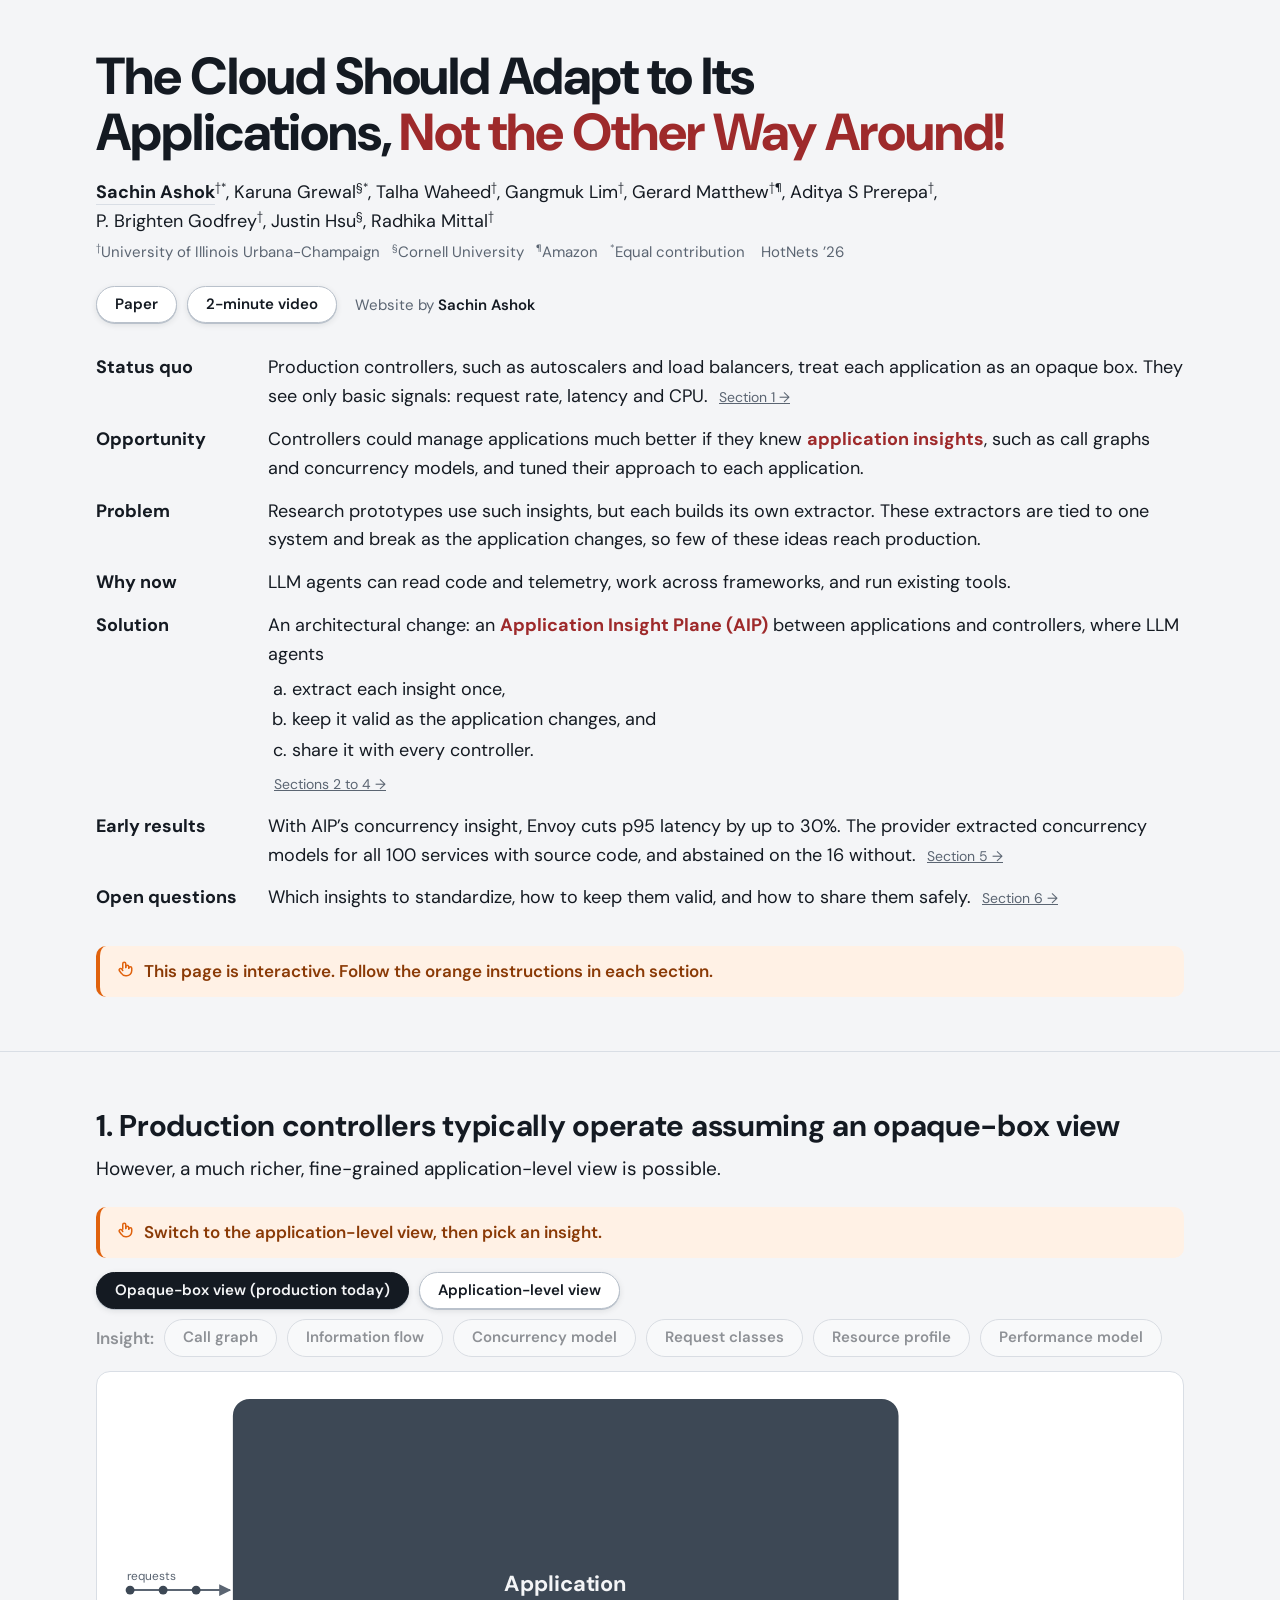
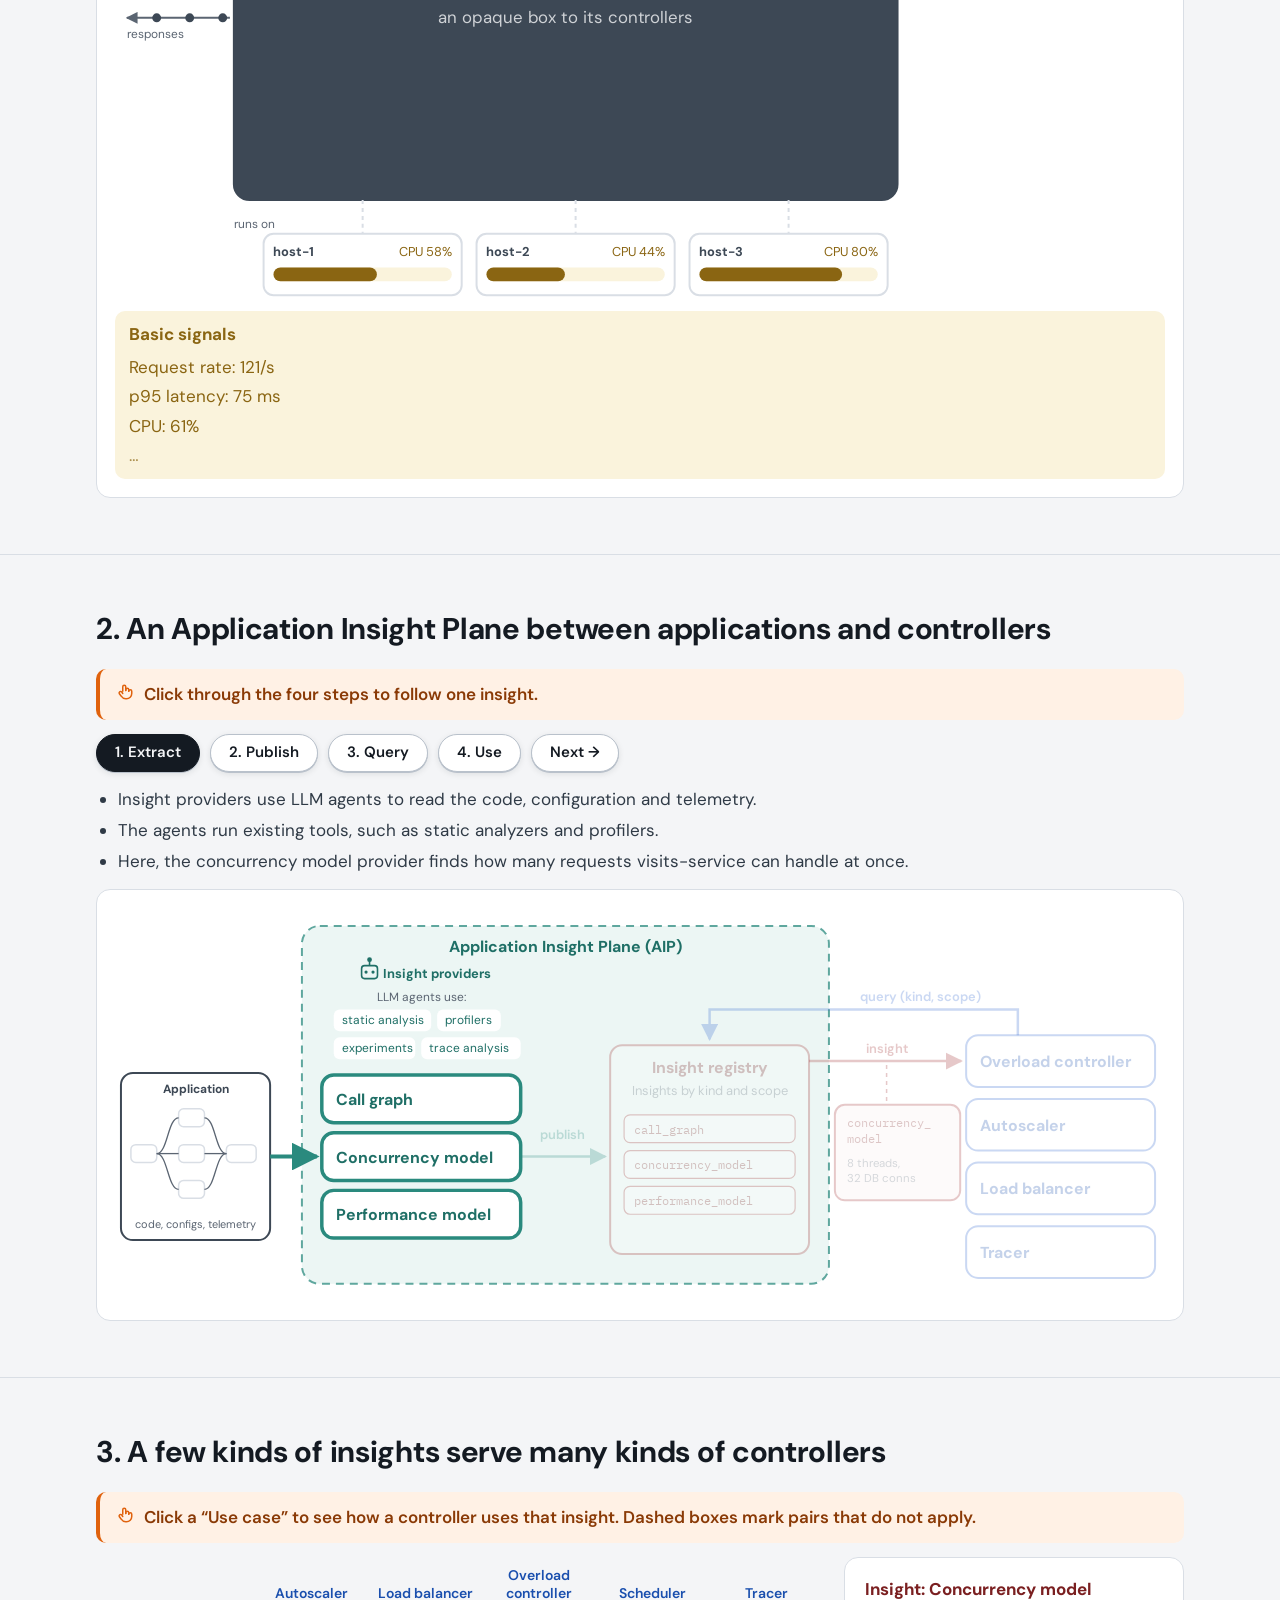
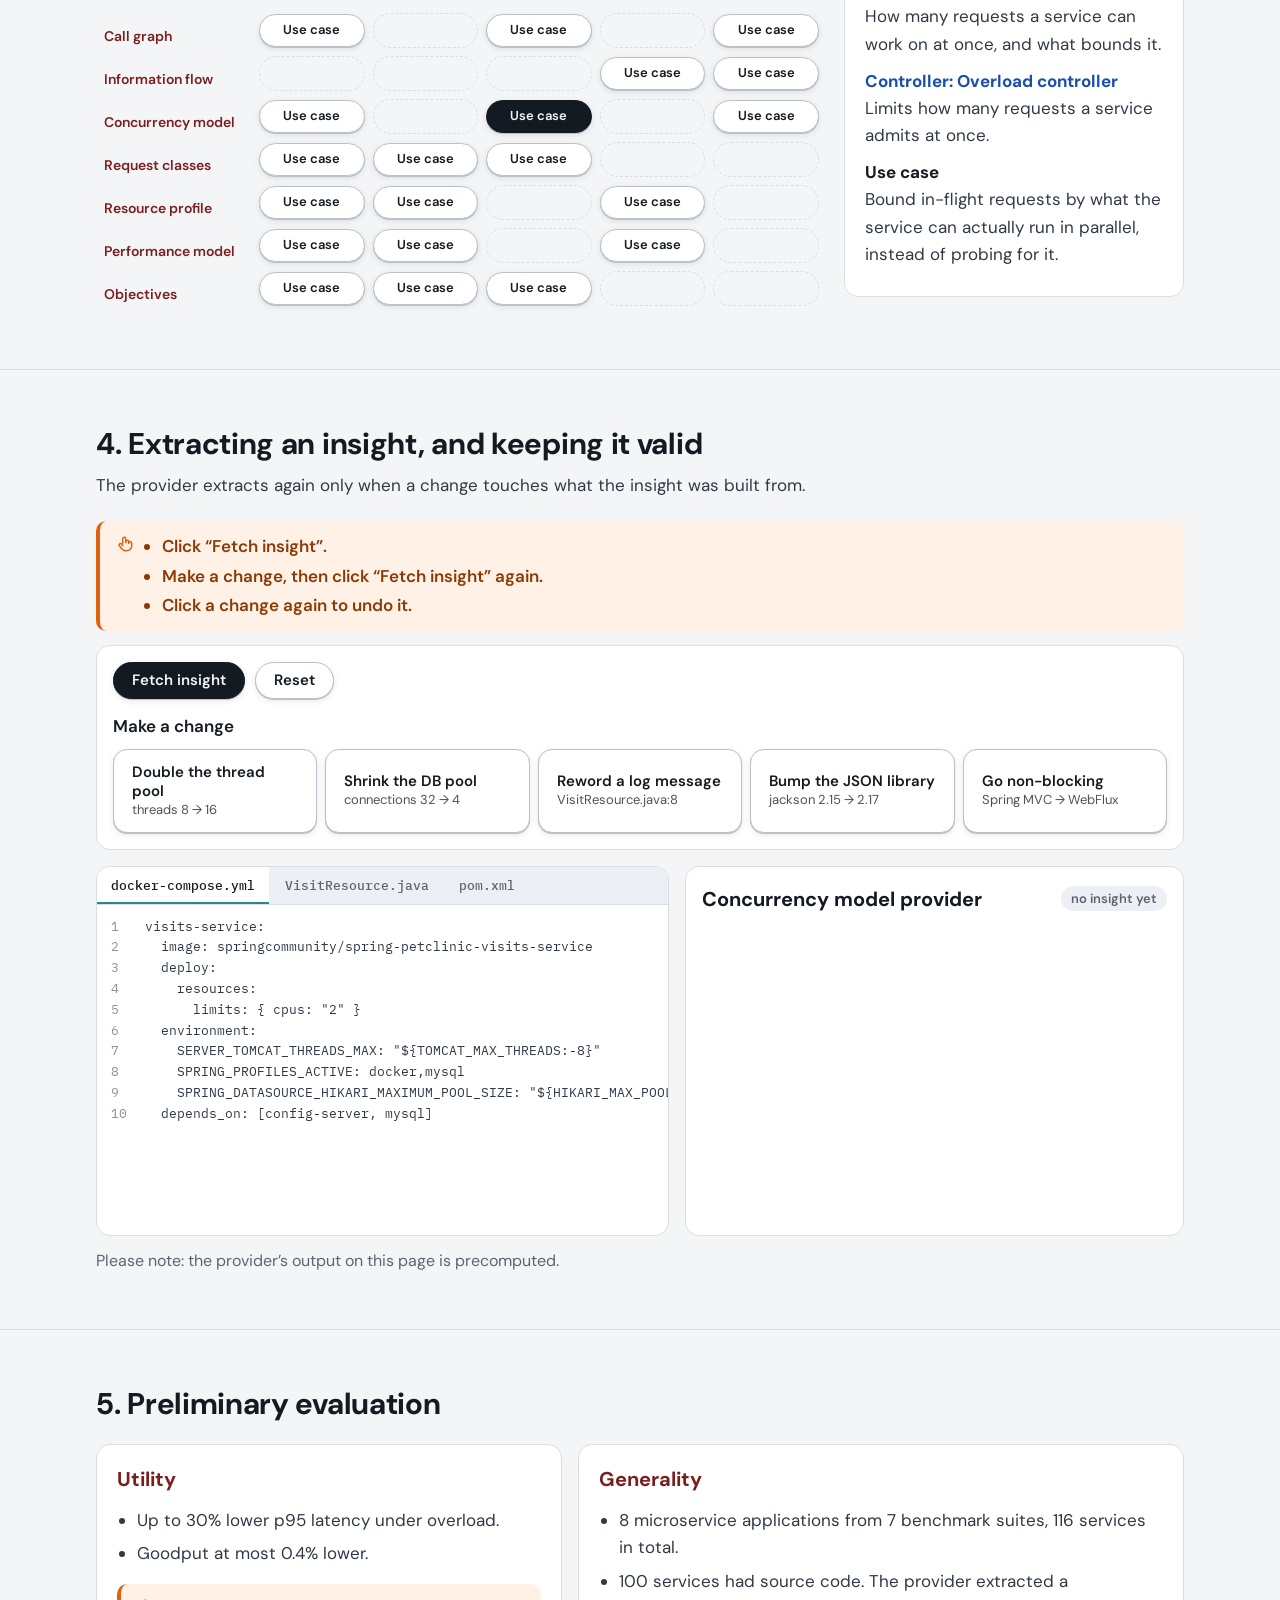
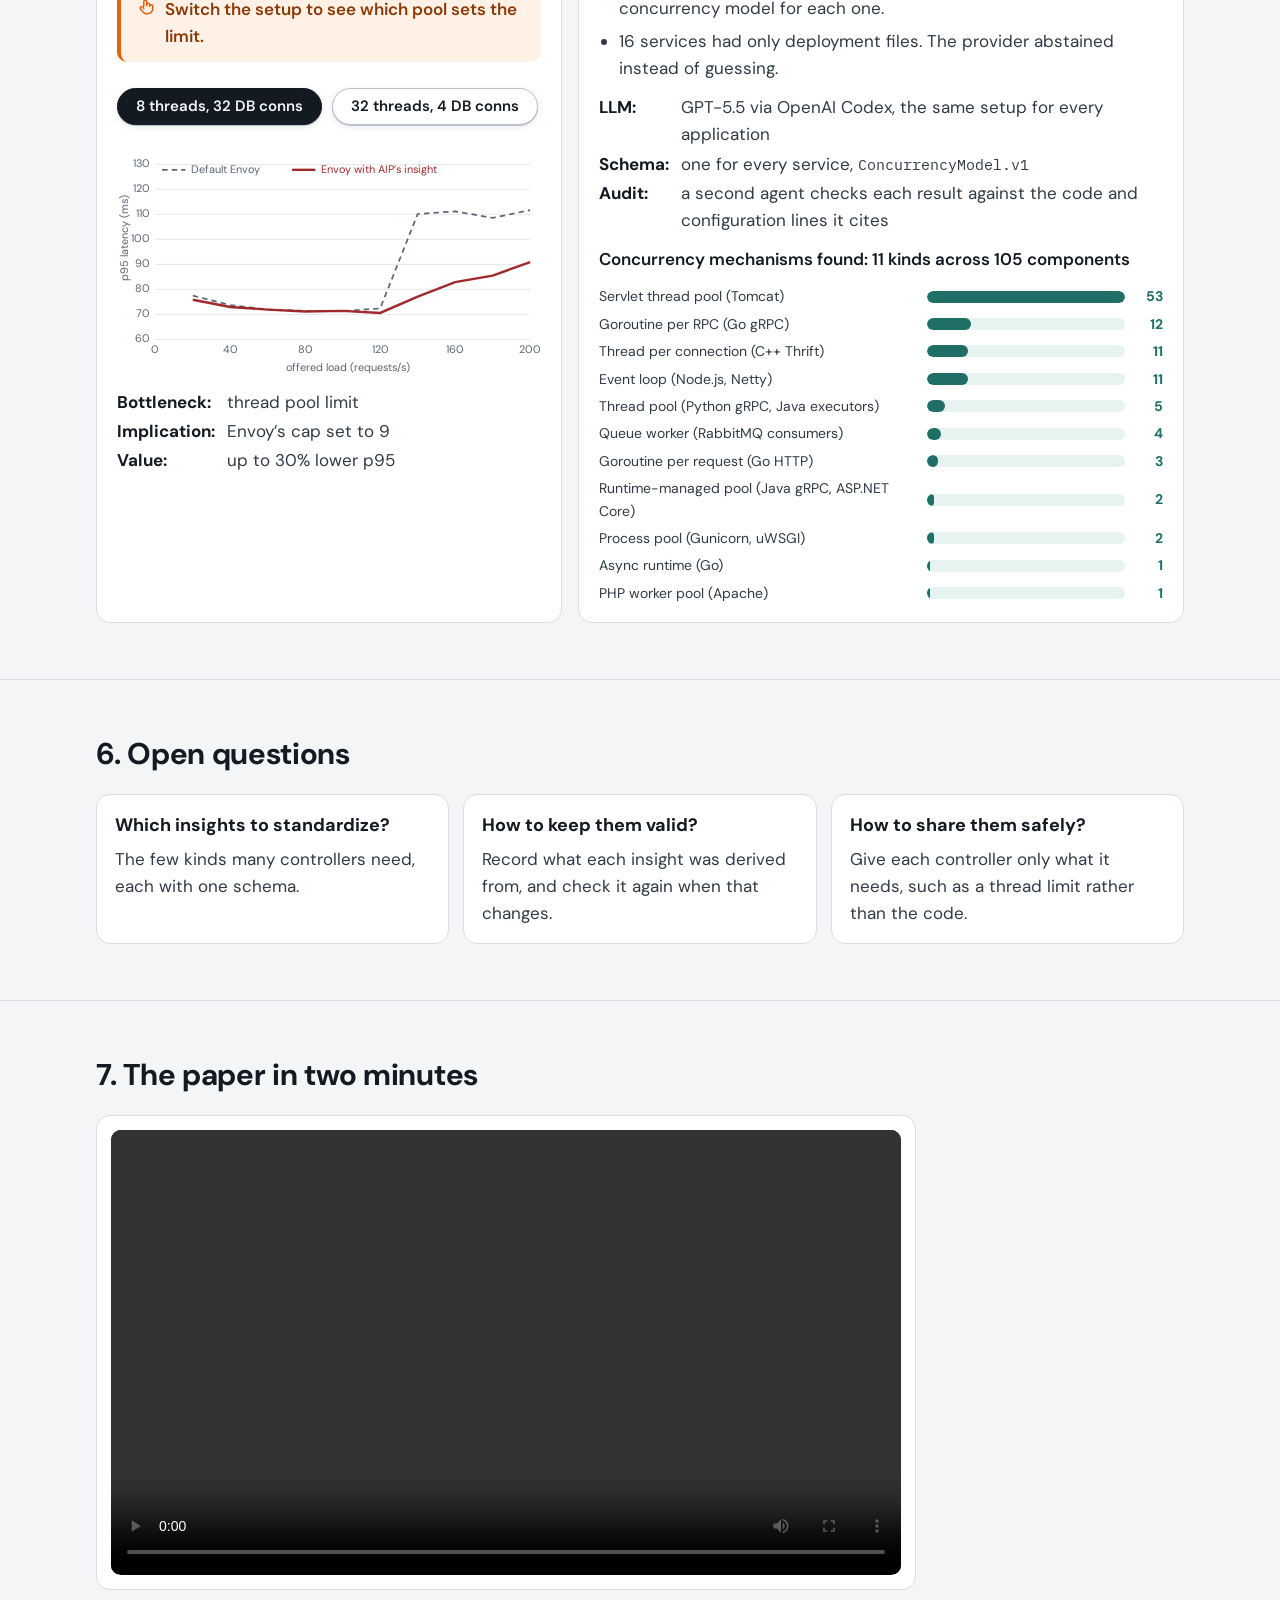
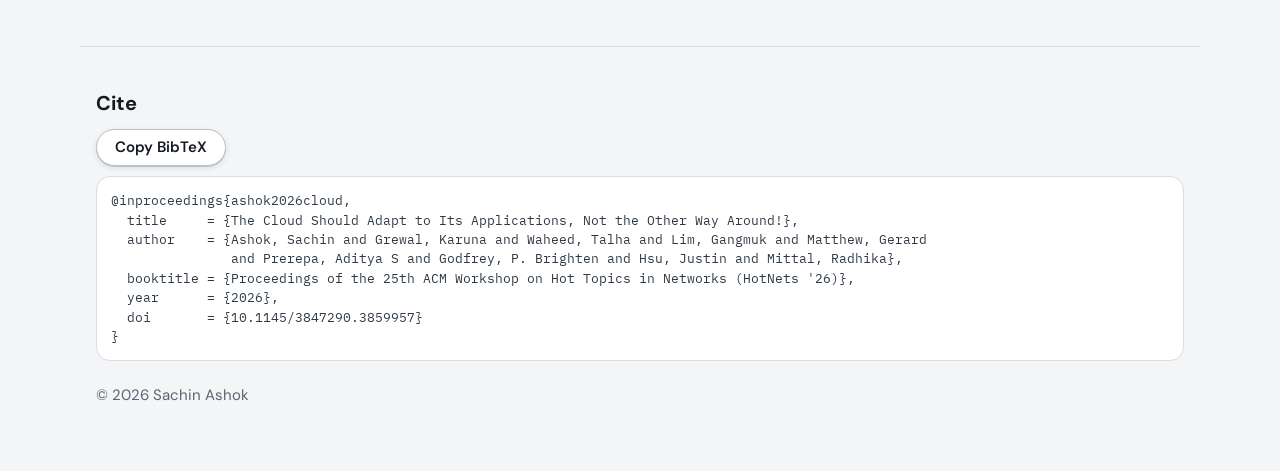
==== commit 1a571bd3: "Update to AIP website" ====
--- a/aip/index.html
+++ b/aip/index.html
@@ -13,8 +13,8 @@
   --ctl: #1a4fae; --ctl-line: #2f66d0; --ctl-bg: #e8f0fd;
   --app: #3d4855; --app-bg: #e6eaee;
   --gold: #8a6512; --gold-bg: #faf3dc;
-  --ok: #2e7d4f; --warn: #a8641a;
-  --c1: #2f66d0; --c2: #c2571a; --c3: #7a3fb0; --c4: #2e7d4f;
+  --ok: #2e7d4f; --warn: #a8641a; --use: var(--ink); --btn-line: #b9c1cb; --try-bg: #fff1e5; --try-line: #e0620d; --try-ink: #8a3a06;
+  --c1: #2f66d0; --c2: #7a3fb0; --c3: #b8327a; --c4: #2e7d4f;
   --display: "DM Sans", "Helvetica Neue", Arial, sans-serif;
   --text: "DM Sans", "Helvetica Neue", Arial, sans-serif;
   --mono: "IBM Plex Mono", ui-monospace, "SFMono-Regular", Menlo, monospace;
@@ -23,38 +23,40 @@
   --bg: #12161c; --surface: #1a2028; --ink: #eef1f5; --body: #cfd6de; --muted: #98a3b0; --line: #2e3742; --soft: #222a33;
   --ins: #e07b7c; --ins-ink: #f0a3a4; --ins-bg: #3a2324; --ext: #6fcdbf; --ext-line: #4fb3a5; --ext-bg: #183631;
   --ctl: #8fb4ff; --ctl-line: #6d9bf5; --ctl-bg: #1c2a45; --app: #c3ccd6; --app-bg: #26303b; --gold: #e3bf6a; --gold-bg: #3a3220;
-  --ok: #6fd39a; --warn: #f0a85a; --c1: #7fa8ff; --c2: #ff9a5c; --c3: #c39af0; --c4: #6fd39a; color-scheme: dark } }
+  --ok: #6fd39a; --warn: #f0a85a; --use: var(--ink); --btn-line: #4a5563; --try-bg: #3a2414; --try-line: #ff8a3d; --try-ink: #ffd2b0; --c1: #7fa8ff; --c2: #c39af0; --c3: #f07ab8; --c4: #6fd39a; color-scheme: dark } }
 :root[data-theme="dark"] {
   --bg: #12161c; --surface: #1a2028; --ink: #eef1f5; --body: #cfd6de; --muted: #98a3b0; --line: #2e3742; --soft: #222a33;
   --ins: #e07b7c; --ins-ink: #f0a3a4; --ins-bg: #3a2324; --ext: #6fcdbf; --ext-line: #4fb3a5; --ext-bg: #183631;
   --ctl: #8fb4ff; --ctl-line: #6d9bf5; --ctl-bg: #1c2a45; --app: #c3ccd6; --app-bg: #26303b; --gold: #e3bf6a; --gold-bg: #3a3220;
-  --ok: #6fd39a; --warn: #f0a85a; --c1: #7fa8ff; --c2: #ff9a5c; --c3: #c39af0; --c4: #6fd39a; color-scheme: dark }
+  --ok: #6fd39a; --warn: #f0a85a; --use: var(--ink); --btn-line: #4a5563; --try-bg: #3a2414; --try-line: #ff8a3d; --try-ink: #ffd2b0; --c1: #7fa8ff; --c2: #c39af0; --c3: #f07ab8; --c4: #6fd39a; color-scheme: dark }
 * { box-sizing: border-box; }
+[hidden] { display: none !important; }
 body { background: var(--bg); color: var(--body); font: 400 17px/1.6 var(--text); margin: 0; }
 .wrap { max-width: 1120px; margin: 0 auto; padding-left: max(16px, env(safe-area-inset-left, 0px)); padding-right: max(16px, env(safe-area-inset-right, 0px)); }
-h1, h2, h3 { font-family: var(--display); color: var(--ink); text-wrap: balance; margin: 0; }
+h1, h2, h3 { font-family: var(--display); color: var(--ink); margin: 0; }
+h1 { text-wrap: balance; }
 h1 { font-size: clamp(30px, 5vw, 52px); line-height: 1.08; font-weight: 800; letter-spacing: -.02em; }
 h1 .accent { color: var(--ins); }
-h2 { font-size: clamp(24px, 3.2vw, 34px); line-height: 1.15; font-weight: 700; letter-spacing: -.01em; }
+h2 { font-size: clamp(22px, 2.8vw, 30px); line-height: 1.2; font-weight: 700; letter-spacing: -.01em; text-wrap: pretty; }
 h3 { font-size: 20px; font-weight: 700; }
 p { margin: 0; }
 code, .mono { font-family: var(--mono); font-size: .9em; }
 a { color: var(--ctl); }
 button { font: inherit; }
 :focus-visible { outline: 3px solid var(--ctl-line); outline-offset: 2px; border-radius: 6px; }
-.eyebrow { font: 600 13px/1 var(--text); letter-spacing: .08em; text-transform: uppercase; color: var(--muted); }
 section { padding-block: 56px; border-top: 1px solid var(--line); }
-.sec-head { display: grid; gap: 12px; margin-bottom: 24px; }
+.sec-head { display: grid; gap: 10px; margin-bottom: 22px; }
 .panel { background: var(--surface); border: 1px solid var(--line); border-radius: 14px; }
-.btn { appearance: none; border: 2px solid var(--line); background: var(--surface); color: var(--ink); border-radius: 10px; padding: 8px 14px; font-weight: 600; font-size: 15px; cursor: pointer; }
-.btn:hover { border-color: var(--muted); }
-.btn[aria-pressed="true"] { border-color: var(--ink); background: var(--soft); }
-.btn.primary { background: var(--ext); border-color: var(--ext); color: #fff; }
-:root[data-theme="dark"] .btn.primary { color: #0d1a18; }
-@media (prefers-color-scheme: dark) { :root:not([data-theme="light"]) .btn.primary { color: #0d1a18; } }
-.btn.primary:disabled { opacity: .45; cursor: default; }
+.btn { appearance: none; display: inline-block; border: 1.5px solid var(--btn-line); background: var(--surface); color: var(--ink); border-radius: 999px; padding: 8px 18px; font-weight: 600; font-size: 15px; line-height: 1.3; cursor: pointer; text-decoration: none; box-shadow: 0 1px 0 var(--btn-line), 0 2px 6px rgba(20, 26, 34, .10); transition: transform .12s, box-shadow .12s, background .12s; }
+.btn:hover { transform: translateY(-1px); box-shadow: 0 2px 0 var(--btn-line), 0 6px 14px rgba(20, 26, 34, .14); }
+.btn:active { transform: translateY(0); box-shadow: none; }
+.btn[aria-pressed="true"], .btn.primary { background: var(--ink); border-color: var(--ink); color: var(--bg); }
+.btn:disabled { opacity: .45; cursor: default; transform: none; box-shadow: none; }
+.try { display: flex; gap: 10px; margin-top: 4px; align-items: flex-start; background: var(--try-bg); border-left: 4px solid var(--try-line); border-radius: 10px; padding: 12px 16px; color: var(--try-ink); font-weight: 600; margin-bottom: 14px; }
+.try svg { color: var(--try-line); }
+.try ul { margin: 0; padding-left: 18px; display: grid; gap: 2px; }
+.try svg { flex: none; margin-top: 2px; width: 18px !important; height: 18px !important; }
 .row { display: flex; flex-wrap: wrap; gap: 10px; align-items: center; }
-.hint { color: var(--ctl); font-weight: 600; }
 .scroll-x { overflow-x: auto; }
 @media (prefers-reduced-motion: reduce) { * { animation: none !important; transition: none !important; } }
 
@@ -63,10 +65,18 @@
 .authors b { font-weight: 700; }
 .authors sup, .aff sup { font-size: .62em; }
 .aff { color: var(--muted); font-size: 15px; margin-top: 4px; }
-.venue { margin-top: 14px; color: var(--muted); font-size: 15px; }
 .links { margin-top: 22px; }
 .links a { text-decoration: none; }
-.thesis { margin-top: 28px; font-size: 20px; color: var(--ink); }
+.thesis { margin: 28px 0 0; padding-left: 22px; font-size: 19px; color: var(--ink); display: grid; gap: 6px; }
+.arg { margin: 30px 0 34px; display: grid; grid-template-columns: 150px minmax(0, 1fr); gap: 14px 22px; font-size: 18px; color: var(--ink); }
+.arg dt { font-weight: 700; }
+.arg dd { margin: 0; }
+.arg b { color: var(--ins); }
+.arg ol { margin: 6px 0 4px; padding-left: 24px; display: grid; gap: 2px; }
+.arg a { font-size: 14px; color: var(--muted); margin-left: 6px; white-space: nowrap; }
+.arg a::after { content: " →"; }
+@media (max-width: 700px) { .arg { grid-template-columns: minmax(0, 1fr); gap: 2px; font-size: 17px; } .arg dd { margin-bottom: 12px; } }
+.thesis ol { margin: 6px 0 0; padding-left: 24px; display: grid; gap: 2px; }
 .credit { font-size: 15px; color: var(--muted); }
 @media (max-width: 700px) { br.wide { display: none; } }
 .credit a { color: var(--ink); font-weight: 600; }
@@ -74,35 +84,73 @@
 .authors a.me:hover { border-bottom-color: currentColor; }
 .thesis b { color: var(--ins); }
 
-.xray { position: relative; padding: 18px; min-height: 420px; overflow: hidden; }
-.app-graph { position: relative; height: 380px; width: 1060px; }
-.svc { position: absolute; width: 210px; padding: 10px 12px; background: var(--surface); border: 2px solid var(--line); border-radius: 12px; font-size: 14px; line-height: 1.35; z-index: 2; }
+.xray { position: relative; padding: 18px; }
+.app-graph { position: relative; height: 480px; width: 1060px; }
+.sub { margin-top: 10px; }
+#ovs.off .lab { opacity: .45; }
+.sub .lab, .controls .lab { font-weight: 600; color: var(--ink); }
+.sigs { display: grid; gap: 8px; margin-top: 6px; }
+.figwrap { position: relative; overflow: hidden; }
+.app-graph { transform-origin: 0 0; }
+.narrow .legend { position: static; width: auto; margin: 10px 0 4px; }
+.sig { display: grid; gap: 2px; border-radius: 10px; padding: 10px 14px; }
+.sig .tag { font-weight: 700; }
+.sig .tag small { font-weight: 400; font-size: 1em; }
+.sl { list-style: none; margin: 4px 0 0; padding: 0; display: grid; gap: 2px; }
+.sl b { font-weight: 600; }
+.adv .sl li { opacity: .55; padding: 2px 8px; margin: 0 -8px; border-radius: 6px; }
+.adv .sl li.on { opacity: 1; background: color-mix(in srgb, var(--ins) 14%, transparent); font-weight: 600; }
+.sl li.more { opacity: .7; }
+.sig.basic { background: var(--gold-bg); color: var(--gold); }
+.sig.adv { background: var(--ins-bg); color: var(--ins-ink); }
+.sig[hidden] { display: none; }
+.svc { position: absolute; width: 170px; padding: 10px 12px; background: var(--surface); border: 2px solid var(--line); border-radius: 12px; font-size: 14px; line-height: 1.35; z-index: 2; }
 .svc .n { font-weight: 700; color: var(--ink); display: block; }
 .ov { display: none; margin-top: 6px; font-size: 13px; }
 .ov.on { display: block; }
-.ov-cm { color: var(--ext); } .ov-rp { color: var(--warn); } .ov-cg { color: var(--ins-ink); }
-.lid { position: absolute; inset: 0; background: var(--app); display: grid; place-items: center; text-align: center; color: var(--bg); z-index: 5; transition: opacity .6s; }
+.ov { color: var(--ins-ink); }
+.lid { position: absolute; left: 120px; top: 10px; width: 670px; height: 360px; border-radius: 16px; background: var(--app); display: grid; place-items: center; text-align: center; color: var(--bg); z-index: 5; transition: opacity .6s; }
 .lid.off { opacity: 0; pointer-events: none; }
 .lid p { margin: 0 auto; }
-.legend { display: flex; flex-wrap: wrap; gap: 14px; font-size: 14px; margin-top: 12px; }
-.legend span::before { content: ""; display: inline-block; width: 12px; height: 12px; border-radius: 3px; margin-right: 6px; vertical-align: -1px; background: var(--dot); }
+.legend { position: absolute; left: 812px; top: 30px; width: 240px; display: grid; gap: 14px; font-size: 14px; z-index: 3; }
+.legend > span { display: block; padding-left: 20px; position: relative; }
+.legend .nt { color: var(--muted); }
+.legend > span.plain { padding-left: 0; } .legend > span.plain::before { display: none; }
+.ov code { font: 11.5px var(--mono); background: var(--ins-bg); color: var(--ins-ink); border-radius: 4px; padding: 0 4px; margin: 0 3px 3px 0; display: inline-block; }
+.io { display: block; } .io > span { display: inline-block; width: 28px; font-size: 11px; font-weight: 700; color: var(--muted); } .io em { font-size: 12px; color: var(--muted); }
+.slots { display: flex; flex-wrap: wrap; align-items: center; gap: 3px; margin: 2px 0 3px; max-width: 150px; } .slots i { width: 11px; height: 11px; border-radius: 2px; background: var(--ins); }
+.slots.sm i { width: 6px; height: 6px; border-radius: 1px; background: color-mix(in srgb, var(--ins) 55%, var(--surface)); gap: 2px; } .slots em { font-style: normal; font-size: 11px; line-height: 11px; color: var(--muted); }
+.ov b { display: block; font-weight: 600; font-size: 12px; margin-bottom: 4px; }
+.loop { font-size: 18px; color: var(--ins); line-height: 1; }
+.stack { display: flex; height: 12px; border-radius: 6px; overflow: hidden; margin: 4px 0 4px; } .stack i { display: block; height: 100%; }
+.spark { display: block; width: 146px; height: 34px; margin-top: 2px; }
+.legend > span::before { content: ""; display: inline-block; width: 12px; height: 12px; border-radius: 3px; position: absolute; left: 0; top: 4px; background: var(--dot); border-radius: 50% !important; }
 .legend[hidden] { display: none; }
 #edges { position: absolute; inset: 0; width: 100%; height: 100%; z-index: 1; }
-.xcap { margin-top: 14px; color: var(--body); min-height: 3.2em; }
 
 .plane { padding: 16px; }
-.plane svg { display: block; width: 100%; min-width: 760px; height: auto; }
-.steps { margin-top: 14px; }
-.stepcap { margin-top: 12px; min-height: 3.2em; }
-
-.mx { border-collapse: separate; border-spacing: 6px; min-width: 760px; }
-.mx th { font: 600 14px/1.25 var(--text); color: var(--ink); text-align: left; padding: 4px 6px; vertical-align: bottom; }
-.mx th.rowh { color: var(--ins-ink); white-space: nowrap; }
-.mx td button { width: 100%; min-height: 44px; border: 2px solid var(--line); background: var(--surface); border-radius: 10px; cursor: pointer; font-size: 13px; color: var(--muted); }
-.mx td button.has { background: var(--ins-bg); border-color: color-mix(in srgb, var(--ins) 35%, var(--line)); color: var(--ins-ink); font-weight: 600; }
-.mx td button[aria-pressed="true"] { border-color: var(--ink); box-shadow: 0 0 0 2px var(--ink) inset; }
-.mdetail { padding: 18px 20px; margin-top: 14px; display: grid; gap: 6px; }
-.mdetail .q { font-weight: 700; color: var(--ink); }
+.plane svg { display: block; width: 100%; height: auto; }
+.stepcap { margin: 14px 0; padding-left: 22px; min-height: 5em; display: grid; gap: 4px; align-content: start; }
+
+.uses { display: grid; grid-template-columns: minmax(0, 1fr) 340px; gap: 18px; align-items: start; }
+@media (max-width: 900px) { .uses { grid-template-columns: minmax(0, 1fr); } }
+.mx { border-collapse: separate; border-spacing: 6px; width: 100%; table-layout: fixed; }
+.mx col.rowc { width: 150px; }
+.mxl { display: none; }
+@media (max-width: 700px) { .mx { display: none; } .mxl { display: grid; gap: 14px; }
+  .mxr p { font-weight: 700; margin-bottom: 6px; } .mxr > div { display: flex; flex-wrap: wrap; gap: 6px; }
+  .mxr .btn { font-size: 13px; padding: 6px 12px; } .mxr .na { display: inline-block; font-size: 13px; padding: 5px 12px; color: var(--muted); border: 1.5px dashed var(--line); border-radius: 999px; } }
+.mx th { font: 600 14px/1.25 var(--text); color: var(--ctl); text-align: center; padding: 4px 2px; vertical-align: bottom; }
+.mx th.rowh { color: var(--ins-ink); white-space: nowrap; text-align: left; }
+.mx td { text-align: center; color: var(--muted); }
+.mx td .btn { width: 100%; padding: 7px 6px; font-size: 13px; }
+.mx .na { display: block; height: 35px; border: 1.5px dashed var(--line); border-radius: 999px; }
+.mdetail { padding: 18px 20px; display: grid; gap: 10px; position: sticky; top: 16px; }
+.mdetail dt { font-weight: 700; }
+.mdetail dd { margin: 0 0 10px; }
+.mdetail dl { margin: 0; }
+.ins { color: var(--ins-ink); } .ctl { color: var(--ctl); } .ext { color: var(--ext); } .gold { color: var(--gold); } .use { color: var(--use); }
+.lead { font-size: 19px; color: var(--ink); }
 
 .play { display: grid; grid-template-columns: minmax(0, 1.15fr) minmax(0, 1fr); gap: 16px; }
 @media (max-width: 860px) { .play { grid-template-columns: minmax(0, 1fr); } }
@@ -131,90 +179,124 @@
 .icard .bd .k { color: var(--muted); }
 .icard .bd .new { background: color-mix(in srgb, var(--warn) 22%, transparent); border-radius: 4px; }
 .limit { display: flex; align-items: baseline; gap: 10px; flex-wrap: wrap; }
+.bn { display: grid; gap: 8px; }
+.bn .lab { font-weight: 600; color: var(--ink); }
+.bnr { display: grid; grid-template-columns: 150px 1fr 56px 84px; gap: 10px; align-items: center; font-size: 14px; }
+.bnr .bar { height: 14px; border-radius: 7px; background: var(--soft); overflow: hidden; }
+.bnr .bar i { display: block; height: 100%; border-radius: 7px; background: var(--muted); transition: width .6s; }
+.bnr.on .bar i { background: var(--ins); }
+.bnr b { font-variant-numeric: tabular-nums; text-align: right; }
+.bnr em { font-style: normal; font-weight: 700; color: var(--ins-ink); }
+@media (max-width: 560px) { .bnr { grid-template-columns: 1fr 64px; } .bnr .bar { grid-column: 1 / -1; grid-row: 2; } .bnr em { grid-column: 1 / -1; } }
 .limit .v { font: 800 40px/1 var(--display); color: var(--ctl); font-variant-numeric: tabular-nums; }
 .limit .why { font-size: 14px; color: var(--muted); }
-.changes { display: grid; gap: 8px; grid-template-columns: repeat(auto-fit, minmax(240px, 1fr)); }
-.changes .btn { text-align: left; font-weight: 500; }
-.changes .btn small { display: block; color: var(--muted); font-weight: 400; font-size: 13px; }
+.controls { padding: 16px; display: grid; gap: 14px; margin-bottom: 16px; }
+.controls .lab { font-weight: 600; color: var(--ink); }
+.changes { display: grid; gap: 8px; grid-template-columns: repeat(auto-fit, minmax(170px, 1fr)); }
+.changes .btn { text-align: left; border-radius: 14px; min-height: 84px; display: flex; flex-direction: column; justify-content: center; }
+@media (max-width: 700px) { .changes { grid-template-columns: 1fr 1fr; } .changes .btn { min-height: 64px; padding: 8px 12px; font-size: 14px; } pre.src { font-size: 12px; min-height: 0; } pre.src .ln { white-space: pre-wrap; word-break: break-all; padding-left: calc(14px + 2.2em); text-indent: -2.2em; } pre.src .ln::before { width: 2.2em; text-indent: 0; } }
+.changes .btn small { display: block; font-weight: 400; font-size: 13px; opacity: .75; }
 .note { font-size: 13px; color: var(--muted); }
 
 .res { display: grid; grid-template-columns: minmax(0, 1fr) minmax(0, 1.3fr); gap: 16px; }
 @media (max-width: 860px) { .res { grid-template-columns: minmax(0, 1fr); } }
-.res .panel { padding: 18px 20px; display: grid; gap: 10px; align-content: start; }
+.res .panel { padding: 18px 20px; display: grid; gap: 12px; align-content: start; }
 .res h3 { color: var(--ins-ink); }
 .res ul { margin: 0; padding-left: 20px; display: grid; gap: 6px; }
 .chips { display: flex; flex-wrap: wrap; gap: 8px; }
-.chips span { font: 12.5px var(--mono); color: var(--ext); border: 1.5px solid var(--ext-line); border-radius: 999px; padding: 3px 10px; background: var(--surface); }
+.res .lab { font-weight: 600; color: var(--ink); }
+.mech { display: grid; gap: 5px; }
+.mrow { display: grid; grid-template-columns: minmax(0, 1.6fr) 1fr 28px; gap: 10px; align-items: center; font-size: 14px; }
+.mrow .bar { height: 12px; border-radius: 6px; background: var(--ext-bg); overflow: hidden; }
+.mrow .bar i { display: block; height: 100%; background: var(--ext); border-radius: 6px; }
+.mrow b { text-align: right; font-variant-numeric: tabular-nums; color: var(--ext); }
+.chips span { font: 13px var(--mono); color: var(--ext); border-radius: 6px; padding: 2px 8px; background: var(--ext-bg); }
 .chart svg { width: 100%; height: auto; display: block; }
-.chart text { fill: var(--muted); font: 13px var(--text); }
+.chart text { fill: var(--muted); font: 16px var(--text); }
+.verdict { margin: 0; display: grid; grid-template-columns: auto 1fr; gap: 2px 12px; }
+.verdict dt { font-weight: 700; color: var(--ink); }
+.verdict dd { margin: 0; }
 
 .talks { display: grid; grid-template-columns: minmax(0, 1fr); gap: 16px; max-width: 820px; }
 .talks .panel { padding: 14px; display: grid; gap: 10px; }
 .talks video { width: 100%; border-radius: 10px; background: #000; aspect-ratio: 16 / 9; max-width: 100%; }
 
 .qs { display: grid; grid-template-columns: repeat(auto-fit, minmax(260px, 1fr)); gap: 14px; }
-.qs details { padding: 16px 18px; }
-.qs summary { cursor: pointer; font-weight: 700; color: var(--ink); font-size: 18px; }
-.qs details p { margin-top: 10px; }
+.qs .panel { padding: 16px 18px; }
+.qs h3 { font-size: 18px; margin-bottom: 6px; }
 footer { padding-block: 40px 64px; border-top: 1px solid var(--line); }
 .bib { font: 12.5px/1.55 var(--mono); padding: 14px; white-space: pre; overflow-x: auto; margin-top: 10px; }
 </style>
 </head><body>
 
 <header class="wrap">
-  <div class="eyebrow">HotNets ’26 · Salt Lake City</div>
-  <h1 style="margin-top:12px">The Cloud Should Adapt to Its Applications, <span class="accent">Not the Other Way Around!</span></h1>
+  <h1>The Cloud Should Adapt to Its Applications, <span class="accent">Not the Other Way Around!</span></h1>
   <div class="authors"><a class="me" href="https://sachin.cs.illinois.edu"><b>Sachin Ashok</b></a><sup>†*</sup>, Karuna Grewal<sup>§*</sup>, Talha Waheed<sup>†</sup>, Gangmuk Lim<sup>†</sup>, Gerard Matthew<sup>†¶</sup>, Aditya S Prerepa<sup>†</sup>,<br class="wide"> P. Brighten Godfrey<sup>†</sup>, Justin Hsu<sup>§</sup>, Radhika Mittal<sup>†</sup></div>
-  <div class="aff"><sup>†</sup>University of Illinois Urbana-Champaign &nbsp; <sup>§</sup>Cornell University &nbsp; <sup>¶</sup>Amazon &nbsp; <sup>*</sup>Equal contribution</div>
+  <div class="aff"><sup>†</sup>University of Illinois Urbana-Champaign &nbsp; <sup>§</sup>Cornell University &nbsp; <sup>¶</sup>Amazon &nbsp; <sup>*</sup>Equal contribution &nbsp;&nbsp; HotNets ’26</div>
   <div class="row links">
     <a class="btn" href="https://doi.org/10.1145/3847290.3859957" target="_blank" rel="noopener">Paper</a>
     <a class="btn" href="#talks">2-minute video</a>
     <span class="credit" style="margin-left:8px">Website by <a href="https://sachin.cs.illinois.edu">Sachin Ashok</a></span>
   </div>
-  <p class="thesis">Cloud controllers manage applications better when they adapt to each application’s specifics. That needs <b>application insights</b>, such as call graphs and concurrency models. We propose an <b>Application Insight Plane (AIP)</b> that uses LLM agents to extract these insights once, keep them valid, and share them with every controller.</p>
+  <dl class="arg">
+    <dt>Status quo</dt><dd>Production controllers, such as autoscalers and load balancers, treat each application as an opaque box. They see only basic signals: request rate, latency and CPU. <a href="#inside">Section 1</a></dd>
+    <dt>Opportunity</dt><dd>Controllers could manage applications much better if they knew <b>application insights</b>, such as call graphs and concurrency models, and tuned their approach to each application.</dd>
+    <dt>Problem</dt><dd>Research prototypes use such insights, but each builds its own extractor. These extractors are tied to one system and break as the application changes, so few of these ideas reach production.</dd>
+    <dt>Why now</dt><dd>LLM agents can read code and telemetry, work across frameworks, and run existing tools.</dd>
+    <dt>Solution</dt><dd>An architectural change: an <b>Application Insight Plane (AIP)</b> between applications and controllers, where LLM agents
+      <ol type="a"><li>extract each insight once,</li><li>keep it valid as the application changes, and</li><li>share it with every controller.</li></ol>
+      <a href="#plane">Sections 2 to 4</a></dd>
+    <dt>Early results</dt><dd>With AIP’s concurrency insight, Envoy cuts p95 latency by up to 30%. The provider extracted concurrency models for all 100 services with source code, and abstained on the 16 without. <a href="#results">Section 5</a></dd>
+    <dt>Open questions</dt><dd>Which insights to standardize, how to keep them valid, and how to share them safely. <a href="#questions">Section 6</a></dd>
+  </dl>
+  <p class="try"><svg width="18" height="18" viewBox="0 0 24 24" fill="none" stroke="currentColor" stroke-width="2" stroke-linecap="round" stroke-linejoin="round" aria-hidden="true"><path d="M9 11V5a2 2 0 0 1 4 0v5"/><path d="M13 10V9a2 2 0 0 1 4 0v2"/><path d="M17 11a2 2 0 0 1 4 0v3a7 7 0 0 1-7 7h-1a7 7 0 0 1-6-3.4L4.3 14a2 2 0 0 1 3.4-2L9 14"/></svg><span>This page is interactive. Follow the orange instructions in each section.</span></p>
 </header>
 
 <main>
 <section id="inside"><div class="wrap">
-  <div class="sec-head"><div class="eyebrow">1 · What controllers cannot see</div>
-    <h2>Controllers see an opaque box. The code describes what is inside.</h2>
-    <p>Spring PetClinic, a microservice application used in the paper. Open the box, then pick which insight to show.</p></div>
-  <div class="row" role="group" aria-label="View">
-    <button class="btn" id="v-out" aria-pressed="true">As controllers see it</button>
-    <button class="btn" id="v-in" aria-pressed="false">X-ray view</button>
-  </div>
-  <div class="row" role="group" aria-label="Insight to show" id="ovs" style="margin-top:10px"></div>
-  <div class="panel xray scroll-x" style="margin-top:14px">
-    <div class="app-graph" id="graph">
-      <svg id="edges" viewBox="0 0 1060 380" preserveAspectRatio="none" aria-hidden="true"></svg>
-      <div class="lid" id="lid"><div><p style="font:700 22px var(--display)">The application, as controllers see it</p><p style="opacity:.8;margin-top:6px">request rate · latency · CPU</p></div></div>
+  <div class="sec-head"><h2>1. Production controllers typically operate assuming an opaque-box view</h2>
+    <p class="lead">However, a much richer, fine-grained application-level view is possible.</p></div>
+  <p class="try"><svg width="18" height="18" viewBox="0 0 24 24" fill="none" stroke="currentColor" stroke-width="2" stroke-linecap="round" stroke-linejoin="round" aria-hidden="true"><path d="M9 11V5a2 2 0 0 1 4 0v5"/><path d="M13 10V9a2 2 0 0 1 4 0v2"/><path d="M17 11a2 2 0 0 1 4 0v3a7 7 0 0 1-7 7h-1a7 7 0 0 1-6-3.4L4.3 14a2 2 0 0 1 3.4-2L9 14"/></svg><span>Switch to the application-level view, then pick an insight.</span></p>
+  <div class="row" role="group" aria-label="View" id="views"><button class="btn" data-v="0">Opaque-box view (production today)</button><button class="btn" data-v="1">Application-level view</button></div>
+  <div class="row sub" role="group" aria-label="Insight to show" id="ovs"><span class="lab">Insight:</span></div>
+  <div class="panel xray" style="margin-top:14px">
+    <div class="figwrap" id="figwrap"><div class="app-graph" id="graph">
+      <svg id="edges" viewBox="0 0 1060 480" aria-hidden="true"></svg>
+      <div class="legend" id="legend" hidden></div>
+      <div class="lid" id="lid"><div><p style="font:700 22px var(--display)">Application</p><p style="opacity:.8;margin-top:6px">an opaque box to its controllers</p></div></div>
+    </div></div>
+    <div class="sigs" aria-live="polite">
+      <div class="sig basic"><span class="tag">Basic signals</span><ul class="sl" id="basic"></ul></div>
+      <div class="sig adv" id="adv" hidden><span class="tag">Advanced signals <small>(which we call application insights)</small></span><ul class="sl" id="advt"></ul></div>
     </div>
   </div>
-  <div class="legend" id="legend" hidden></div>
-  <p class="xcap" id="xcap" aria-live="polite">Controllers only see request rates, latency and CPU. Open the x-ray view to see what the code and configuration say about the same application.</p>
 </div></section>
 
 <section id="plane"><div class="wrap">
-  <div class="sec-head"><div class="eyebrow">2 · The proposal</div>
-    <h2>An Application Insight Plane between applications and controllers</h2>
-    <p>Step through how one insight is extracted, published, queried and returned.</p></div>
-  <div class="panel plane scroll-x"><svg id="planesvg" viewBox="0 0 1060 400" role="img" aria-label="AIP architecture: the application feeds insight providers inside the plane, providers publish insights to a registry, controllers query the registry and get an insight back."></svg></div>
-  <div class="row steps" role="group" aria-label="Steps" id="psteps"></div>
-  <p class="stepcap" id="pcap" aria-live="polite"></p>
+  <div class="sec-head"><h2>2. An Application Insight Plane between applications and controllers</h2></div>
+  <p class="try"><svg width="18" height="18" viewBox="0 0 24 24" fill="none" stroke="currentColor" stroke-width="2" stroke-linecap="round" stroke-linejoin="round" aria-hidden="true"><path d="M9 11V5a2 2 0 0 1 4 0v5"/><path d="M13 10V9a2 2 0 0 1 4 0v2"/><path d="M17 11a2 2 0 0 1 4 0v3a7 7 0 0 1-7 7h-1a7 7 0 0 1-6-3.4L4.3 14a2 2 0 0 1 3.4-2L9 14"/></svg><span>Click through the four steps to follow one insight.</span></p>
+  <div class="row" role="group" aria-label="Steps" id="psteps"></div>
+  <ul class="stepcap" id="pcap" aria-live="polite"></ul>
+  <div class="panel plane"><svg id="planesvg" viewBox="0 0 1060 400" role="img" aria-label="AIP architecture: the application feeds insight providers inside the plane, providers publish insights to a registry, controllers query the registry and get an insight back."></svg></div>
 </div></section>
 
 <section id="uses"><div class="wrap">
-  <div class="sec-head"><div class="eyebrow">3 · Why share insights</div>
-    <h2>A few kinds of insights serve many kinds of controllers</h2>
-    <p>Each row is a kind of insight, and each column is a kind of controller. Pick a filled cell to see how that controller can use the insight.</p></div>
-  <div class="scroll-x"><table class="mx" id="mx"></table></div>
-  <div class="panel mdetail" aria-live="polite"><p class="q" id="mq"></p><p id="ma"></p><p class="note" id="mdef"></p></div>
+  <div class="sec-head"><h2>3. A few kinds of insights serve many kinds of controllers</h2></div>
+  <p class="try"><svg width="18" height="18" viewBox="0 0 24 24" fill="none" stroke="currentColor" stroke-width="2" stroke-linecap="round" stroke-linejoin="round" aria-hidden="true"><path d="M9 11V5a2 2 0 0 1 4 0v5"/><path d="M13 10V9a2 2 0 0 1 4 0v2"/><path d="M17 11a2 2 0 0 1 4 0v3a7 7 0 0 1-7 7h-1a7 7 0 0 1-6-3.4L4.3 14a2 2 0 0 1 3.4-2L9 14"/></svg><span>Click a “Use case” to see how a controller uses that insight. Dashed boxes mark pairs that do not apply.</span></p>
+  <div class="uses">
+    <div><table class="mx" id="mx"></table><div class="mxl" id="mxl"></div></div>
+    <div class="panel mdetail" aria-live="polite"><dl id="mdl"></dl></div>
+  </div>
 </div></section>
 
 <section id="playground"><div class="wrap">
-  <div class="sec-head"><div class="eyebrow">4 · Extraction, and keeping it valid</div>
-    <h2>Watch the provider extract a concurrency model, then change the code</h2>
-    <p class="hint">Press “Fetch insight”, then pick a change and fetch again. The provider re-extracts only when a change touches what the insight was built from.</p></div>
+  <div class="sec-head"><h2>4. Extracting an insight, and keeping it valid</h2>
+    <p>The provider extracts again only when a change touches what the insight was built from.</p></div>
+  <div class="try"><svg width="18" height="18" viewBox="0 0 24 24" fill="none" stroke="currentColor" stroke-width="2" stroke-linecap="round" stroke-linejoin="round" aria-hidden="true"><path d="M9 11V5a2 2 0 0 1 4 0v5"/><path d="M13 10V9a2 2 0 0 1 4 0v2"/><path d="M17 11a2 2 0 0 1 4 0v3a7 7 0 0 1-7 7h-1a7 7 0 0 1-6-3.4L4.3 14a2 2 0 0 1 3.4-2L9 14"/></svg><ul><li>Click “Fetch insight”.</li><li>Make a change, then click “Fetch insight” again.</li><li>Click a change again to undo it.</li></ul></div>
+  <div class="panel controls">
+    <div class="row"><button class="btn primary" id="fetch">Fetch insight</button><button class="btn" id="reset">Reset</button></div>
+    <div><p class="lab" style="margin-bottom:8px">Make a change</p><div class="changes" id="changes"></div></div>
+  </div>
   <div class="play">
     <div class="panel code">
       <div class="tabs" role="tablist" id="tabs"></div>
@@ -222,57 +304,55 @@
     </div>
     <div class="panel prov">
       <div class="head"><h3>Concurrency model provider</h3><span class="status" id="pstat">no insight yet</span></div>
-      <div class="row"><button class="btn primary" id="fetch">Fetch insight</button><button class="btn" id="reset">Reset</button></div>
       <ol class="log" id="log"></ol>
-      <div class="icard" id="icard" hidden><div class="hd">concurrency_model · Svc(petclinic, visits-service)</div><div class="bd" id="ibody"></div></div>
-      <div class="limit" id="limit" hidden><span class="v" id="lv">9</span><span><b>Envoy’s limit</b><br><span class="why" id="lwhy"></span></span></div>
+      <div class="icard" id="icard" hidden><div class="hd">concurrency_model, Svc(petclinic, visits-service)</div><div class="bd" id="ibody"></div></div>
+      <div class="bn" id="bn" hidden></div>
+      <dl class="verdict" id="limit" hidden></dl>
     </div>
   </div>
-  <div style="margin-top:16px"><div class="eyebrow" style="margin-bottom:8px">Make a change</div><div class="changes" id="changes"></div></div>
-  <p class="note" style="margin-top:12px">The provider’s output on this page is precomputed.</p>
+  <p style="margin-top:12px;font-size:16px;color:var(--muted)">Please note: the provider’s output on this page is precomputed.</p>
 </div></section>
 
 <section id="results"><div class="wrap">
-  <div class="sec-head"><div class="eyebrow">5 · Preliminary evaluation</div>
-    <h2>Generality and utility</h2></div>
+  <div class="sec-head"><h2>5. Preliminary evaluation</h2></div>
   <div class="res">
+    <div class="panel chart"><h3>Utility</h3>
+      <ul><li>Up to 30% lower p95 latency under overload.</li><li>Goodput at most 0.4% lower.</li></ul>
+      <p class="try"><svg width="18" height="18" viewBox="0 0 24 24" fill="none" stroke="currentColor" stroke-width="2" stroke-linecap="round" stroke-linejoin="round" aria-hidden="true"><path d="M9 11V5a2 2 0 0 1 4 0v5"/><path d="M13 10V9a2 2 0 0 1 4 0v2"/><path d="M17 11a2 2 0 0 1 4 0v3a7 7 0 0 1-7 7h-1a7 7 0 0 1-6-3.4L4.3 14a2 2 0 0 1 3.4-2L9 14"/></svg><span>Switch the setup to see which pool sets the limit.</span></p>
+      <div class="row" role="group" aria-label="Setup" id="cfg"></div>
+      <svg id="p95" viewBox="0 0 620 350" role="img" aria-label="p95 latency against offered load for default Envoy and Envoy with the insight"></svg>
+      <dl class="verdict" id="cfgnote"></dl>
+    </div>
     <div class="panel"><h3>Generality</h3>
-      <ul><li>Ran the LLM-based provider on 8 applications from 7 benchmark suites.</li>
-        <li>100 services with source code: extracted each concurrency model, in one common schema.</li>
-        <li>16 SockShop services with only deployment files: abstained rather than guess.</li></ul>
-      <p class="note">Concurrency mechanisms it recognized</p>
-      <div class="chips"><span>Tomcat thread pool</span><span>Gunicorn process pool</span><span>uWSGI</span><span>ThreadPoolExecutor</span><span>goroutine per RPC</span><span>Node.js event loop</span><span>Thrift thread per connection</span><span>ASP.NET Core</span><span>RabbitMQ consumers</span></div>
-    </div>
-    <div class="panel chart"><h3>Utility</h3>
-      <p>Envoy with the concurrency insight keeps p95 latency lower under overload, with at most 0.4% lower goodput.</p>
-      <div class="row" role="group" aria-label="Configuration" id="cfg"></div>
-      <svg id="p95" viewBox="0 0 620 330" role="img" aria-label="p95 latency against offered load for default Envoy and Envoy with the insight"></svg>
-      <p class="note" id="cfgnote"></p>
+      <ul><li>8 microservice applications from 7 benchmark suites, 116 services in total.</li>
+        <li>100 services had source code. The provider extracted a concurrency model for each one.</li>
+        <li>16 services had only deployment files. The provider abstained instead of guessing.</li></ul>
+      <dl class="verdict"><dt>LLM:</dt><dd>GPT-5.5 via OpenAI Codex, the same setup for every application</dd><dt>Schema:</dt><dd>one for every service, <code>ConcurrencyModel.v1</code></dd><dt>Audit:</dt><dd>a second agent checks each result against the code and configuration lines it cites</dd></dl>
+      <p class="lab">Concurrency mechanisms found: 11 kinds across 105 components</p>
+      <div class="mech"><div class="mrow"><span>Servlet thread pool (Tomcat)</span><div class="bar"><i style="width:100.0%"></i></div><b>53</b></div><div class="mrow"><span>Goroutine per RPC (Go gRPC)</span><div class="bar"><i style="width:22.6%"></i></div><b>12</b></div><div class="mrow"><span>Thread per connection (C++ Thrift)</span><div class="bar"><i style="width:20.8%"></i></div><b>11</b></div><div class="mrow"><span>Event loop (Node.js, Netty)</span><div class="bar"><i style="width:20.8%"></i></div><b>11</b></div><div class="mrow"><span>Thread pool (Python gRPC, Java executors)</span><div class="bar"><i style="width:9.4%"></i></div><b>5</b></div><div class="mrow"><span>Queue worker (RabbitMQ consumers)</span><div class="bar"><i style="width:7.5%"></i></div><b>4</b></div><div class="mrow"><span>Goroutine per request (Go HTTP)</span><div class="bar"><i style="width:5.7%"></i></div><b>3</b></div><div class="mrow"><span>Runtime-managed pool (Java gRPC, ASP.NET Core)</span><div class="bar"><i style="width:3.8%"></i></div><b>2</b></div><div class="mrow"><span>Process pool (Gunicorn, uWSGI)</span><div class="bar"><i style="width:3.8%"></i></div><b>2</b></div><div class="mrow"><span>Async runtime (Go)</span><div class="bar"><i style="width:1.9%"></i></div><b>1</b></div><div class="mrow"><span>PHP worker pool (Apache)</span><div class="bar"><i style="width:1.9%"></i></div><b>1</b></div></div>
     </div>
   </div>
 </div></section>
 
-<section id="talks"><div class="wrap">
-  <div class="sec-head"><div class="eyebrow">6 · Video</div><h2>The paper in two minutes</h2></div>
-  <div class="talks">
-    <div class="panel"><video id="v2" controls preload="metadata" src="AIP_2min.mp4"></video></div>
+
+<section id="questions"><div class="wrap">
+  <div class="sec-head"><h2>6. Open questions</h2></div>
+  <div class="qs">
+    <div class="panel"><h3>Which insights to standardize?</h3><p>The few kinds many controllers need, each with one schema.</p></div>
+    <div class="panel"><h3>How to keep them valid?</h3><p>Record what each insight was derived from, and check it again when that changes.</p></div>
+    <div class="panel"><h3>How to share them safely?</h3><p>Give each controller only what it needs, such as a thread limit rather than the code.</p></div>
   </div>
 </div></section>
 
-<section id="questions"><div class="wrap">
-  <div class="sec-head"><div class="eyebrow">7 · Open questions</div><h2>What we would like to discuss</h2></div>
-  <div class="qs">
-    <details class="panel" open><summary>Which insights to standardize?</summary><p>The few kinds many controllers need, each with one schema, so a provider and a controller built by different teams still fit together.</p></details>
-    <details class="panel" open><summary>How to keep them valid?</summary><p>An insight records the code, configuration and workload it was derived from. When any of those change, the insight has to be checked again, and a controller should fall back to its default when it is stale or uncertain.</p></details>
-    <details class="panel" open><summary>How to share them safely?</summary><p>Give each controller only what it needs. An overload controller needs a thread pool limit, not the source code behind it, and the provider must resist instructions planted in code or logs.</p></details>
-  </div>
+<section id="talks"><div class="wrap">
+  <div class="sec-head"><h2>7. The paper in two minutes</h2></div>
+  <div class="talks"><div class="panel"><video id="v2" controls preload="metadata" src="AIP_2min.mp4"></video></div></div>
 </div></section>
 </main>
 
 <footer class="wrap">
-  <p class="credit" style="margin:0 0 22px">Website by <a href="https://sachin.cs.illinois.edu">Sachin Ashok</a></p>
-  <div class="eyebrow">Cite</div>
-  <div class="row" style="margin-top:8px"><button class="btn" id="copybib">Copy BibTeX</button><span class="note" id="copymsg" aria-live="polite"></span></div>
+  <h3>Cite</h3>
+  <div class="row" style="margin-top:10px"><button class="btn" id="copybib">Copy BibTeX</button><span class="note" id="copymsg" aria-live="polite"></span></div>
   <pre class="panel bib" id="bib">@inproceedings{ashok2026cloud,
   title     = {The Cloud Should Adapt to Its Applications, Not the Other Way Around!},
   author    = {Ashok, Sachin and Grewal, Karuna and Waheed, Talha and Lim, Gangmuk and Matthew, Gerard
@@ -281,87 +361,181 @@
   year      = {2026},
   doi       = {10.1145/3847290.3859957}
 }</pre>
+  <p class="credit" style="margin-top:22px">© 2026 Sachin Ashok</p>
 </footer>
 
 <script>
+document.documentElement.setAttribute('data-theme', 'light');
 const $ = id => document.getElementById(id);
 const css = v => getComputedStyle(document.documentElement).getPropertyValue(v).trim();
 
+const POS = { wide: { gw: [140, 186], cu: [370, 44], vi: [370, 168], ve: [370, 304], db: [600, 186] },
+  phone: { gw: [95, 70], cu: [95, 172], vi: [95, 276], ve: [95, 410], db: [95, 510] } };
+const LAY = { wide: { W: 1060, H: 520, box: [120, 10, 670, 404] }, phone: { W: 360, H: 690, box: [10, 34, 340, 570] } };
+let lay = 'wide';
 const NODES = {
-  gw: { x: 40, y: 150, n: 'API gateway', cg: '→ calls customers, visits and vets', cm: 'event loop (Netty)', rp: 'light CPU per request' },
-  cu: { x: 420, y: 20, n: 'customers-service', cg: '→ calls MySQL', cm: 'Tomcat thread pool', rp: 'moderate CPU, small DB reads' },
-  vi: { x: 420, y: 150, n: 'visits-service', cg: '→ calls MySQL', cm: 'Tomcat: 8 threads, 32 DB connections, blocks on each JDBC call', rp: 'most time spent holding a DB connection' },
-  ve: { x: 420, y: 280, n: 'vets-service', cg: '→ calls MySQL', cm: 'Tomcat thread pool', rp: 'light, cacheable reads' },
-  db: { x: 800, y: 150, n: 'MySQL', cg: 'called by all three services', cm: 'connection pools from each service', rp: 'disk and lock contention under load' } };
+  gw: { x: 140, y: 170, n: 'API gateway', cg: '→ calls customers, visits and vets', if: 'passes owner and pet ids on', cm: 'event loop (Netty)', rp: 'light CPU per request', pm: 'latency flat until CPU saturates', ob: 'class A: p95 under 100 ms' },
+  cu: { x: 370, y: 28, n: 'customers-service', cg: '→ calls MySQL', if: 'returns owners and their pets', cm: 'Tomcat thread pool', rp: 'moderate CPU, small DB reads', pm: 'latency grows with CPU use', ob: 'serves class A' },
+  vi: { x: 370, y: 150, n: 'visits-service', cg: '→ calls MySQL', if: 'returns visit records for a pet', cm: 'Tomcat: 8 threads, 32 DB connections, blocks on each JDBC call', rp: 'most time spent holding a DB connection', pm: 'latency jumps past 9 requests in flight', ob: 'class B: reports within 2 s' },
+  ve: { x: 370, y: 302, n: 'vets-service', cg: '→ calls MySQL', if: 'returns vets and specialties', cm: 'Tomcat thread pool', rp: 'light, cacheable reads', pm: 'fast, mostly cached reads', ob: 'serves class A' },
+  db: { x: 600, y: 170, n: 'MySQL', cg: 'called by all three services', if: 'stores owners, pets, visits, vets', cm: 'connection pools from each service', rp: 'disk and lock contention under load', pm: 'latency grows with lock contention', ob: 'shared by all classes' } };
 const EDGES = [['gw', 'cu'], ['gw', 'vi'], ['gw', 've'], ['cu', 'db'], ['vi', 'db'], ['ve', 'db']];
 const CLASSES = [
-  { id: 'c1', name: 'Owner lookup', path: ['gw', 'cu', 'db'], note: 'reads one owner and their pets' },
-  { id: 'c2', name: 'Visit history', path: ['gw', 'vi', 'db'], note: 'reads many rows and holds a database connection for most of the request' },
-  { id: 'c3', name: 'New visit', path: ['gw', 'vi', 'db'], note: 'one small write, done quickly' },
-  { id: 'c4', name: 'Vet list', path: ['gw', 've', 'db'], note: 'small reads that can be cached' }];
-const OVS = [['cg', 'Call graph'], ['cm', 'Concurrency model'], ['rp', 'Resource profile'], ['rc', 'Request classes']];
-let open = false, ov = 'cg', raf = 0;
+  { id: 'c1', name: 'Class A', kind: 'latency-sensitive, high priority', note: 'owner and vet lookups', paths: [['gw', 'cu', 'db'], ['gw', 've', 'db']] },
+  { id: 'c2', name: 'Class B', kind: 'throughput-intensive', note: 'visit history reports, which hold a database connection for most of the request', paths: [['gw', 'vi', 'db']] },
+  { id: 'c3', name: 'Class C', kind: 'small writes, low priority', note: 'new visits, done quickly', paths: [['gw', 'vi', 'db']] }];
+const OVS = [['cg', 'Call graph'], ['if', 'Information flow'], ['cm', 'Concurrency model'], ['rc', 'Request classes'], ['rp', 'Resource profile'], ['pm', 'Performance model']];
+const chips = a => a.map(x => `<code>${x}</code>`).join('');
+const IO = { gw: [['ownerId'], ['owner', 'pets', 'visits']], cu: [['ownerId'], ['name', 'address', 'pets[]']], vi: [['petId[]'], ['date', 'description']], ve: [[], ['name', 'specialties']], db: [['owner_id', 'pet_id'], ['rows']] };
+const slots = (n, shown, small) => `<span class="slots${small ? ' sm' : ''}">${'<i></i>'.repeat(shown)}${shown < n ? '<em>…</em>' : ''}</span>`;
+const CMV = { gw: '<span class="loop">⟳</span><b>1 event loop</b>', cu: slots(200, 8) + '<b>200 threads</b>', vi: slots(8, 8) + '<b>8 threads</b>' + slots(32, 32, 1) + '<b>32 DB connections</b>',
+  ve: slots(200, 8) + '<b>200 threads</b>', db: slots(151, 10, 1) + '<b>151 connections</b>' };
+const RP = { gw: [70, 0, 30, 3], cu: [40, 50, 10, 9], vi: [9, 91, 0, 40], ve: [30, 20, 50, 4], db: [35, 65, 0, 6] };
+const rpv = id => { const [c, w, o, ms] = RP[id]; return `<span class="stack"><i style="width:${c}%;background:var(--ins)"></i><i style="width:${w}%;background:color-mix(in srgb, var(--ins) 35%, var(--surface))"></i><i style="width:${o}%;background:var(--line)"></i></span><b>${ms} ms per request</b>`; };
+const PM = { gw: [.1, .12, .14, .16, .2, .26], cu: [.15, .2, .26, .34, .44, .56], vi: [.15, .16, .18, .2, .8, .95], ve: [.08, .08, .09, .1, .11, .13], db: [.2, .26, .34, .44, .56, .7] };
+const pmv = id => { const y = PM[id], pts = y.map((v, i) => `${4 + i * 27},${30 - v * 26}`).join(' ');
+  return `<svg class="spark" viewBox="0 0 146 34" aria-hidden="true"><line x1="4" y1="31" x2="142" y2="31" stroke="var(--line)" stroke-width="1.5"/><line x1="4" y1="31" x2="4" y2="2" stroke="var(--line)" stroke-width="1.5"/>${id === 'vi' ? '<line x1="112" y1="3" x2="112" y2="31" stroke="var(--ins)" stroke-dasharray="3 3" stroke-width="1"/><text x="116" y="12" font-size="10" fill="var(--ins-ink)">9</text>' : ''}<polyline points="${pts}" fill="none" stroke="var(--ins)" stroke-width="2.2"/></svg>`; };
+const VIS = { cg: id => NODES[id].cg, if: id => `<span class="io"><span>in</span>${IO[id][0].length ? chips(IO[id][0]) : '<em>none</em>'}</span><span class="io"><span>out</span>${chips(IO[id][1])}</span>`,
+  cm: id => CMV[id], rp: rpv, pm: pmv };
+const CAP = { cg: 'the gateway calls three services, and each calls MySQL',
+  if: 'an ownerId goes in, and the owner, pets and visits come back',
+  cm: 'visits-service runs at most 8 requests at once, each holding a DB connection',
+  rc: 'class A is latency-sensitive, class B is throughput-intensive, class C is small writes',
+  rp: 'visits-service spends 91% of each request waiting on the database',
+  pm: 'visits-service p95 latency rises sharply past 9 requests in flight' };
+const HOSTS = [[150, 63], [365, 48], [580, 71]], HOSTX = { wide: [150, 365, 580], phone: [10, 127, 244] };
+let open = false, ov = 'cg', raf = 0, lastSig = 0;
 const graph = $('graph');
 Object.entries(NODES).forEach(([id, d]) => { const el = document.createElement('div'); el.className = 'svc'; el.id = 'n-' + id; el.style.left = d.x + 'px'; el.style.top = d.y + 'px';
-  el.innerHTML = `<span class="n">${d.n}</span><span class="ov ov-cg" data-k="cg">${d.cg}</span><span class="ov ov-cm" data-k="cm">${d.cm}</span><span class="ov ov-rp" data-k="rp">${d.rp}</span>`; graph.appendChild(el); });
-OVS.forEach(([k, lab]) => { const b = document.createElement('button'); b.className = 'btn'; b.textContent = lab; b.dataset.k = k; b.setAttribute('aria-pressed', k === ov); b.onclick = () => { ov = k; renderX(); }; $('ovs').appendChild(b); });
-function center(id) { const d = NODES[id]; return [d.x + 105, d.y + 34]; }
-const outP = id => [NODES[id].x + 210, NODES[id].y + 30], inP = id => [NODES[id].x - 4, NODES[id].y + 30];
-function drawEdges(t) {
-  const sv = $('edges'); let h = '';
-  const ec = ov === 'cg' ? css('--ins') : css('--muted');
-  h += `<defs><marker id="ah" viewBox="0 0 10 10" refX="9" refY="5" markerWidth="${ov === 'cg' ? 6 : 7}" markerHeight="${ov === 'cg' ? 6 : 7}" orient="auto"><path d="M0 0L10 5L0 10z" fill="${ec}"/></marker></defs>`;
-  EDGES.forEach(([a, b]) => { const [x1, y1] = outP(a), [x2, y2] = inP(b), mx = (x1 + x2) / 2; h += `<path d="M${x1} ${y1} C ${mx} ${y1}, ${mx} ${y2}, ${x2} ${y2}" fill="none" stroke="${ec}" stroke-width="${ov === 'cg' ? 3 : 2}" opacity="${ov === 'cg' ? 1 : .6}" marker-end="url(#ah)"/>`; });
-  if (ov === 'rc') CLASSES.forEach((c, ci) => { const pts = c.path.flatMap((id, q) => q === 0 ? [outP(id)] : q === c.path.length - 1 ? [inP(id)] : [inP(id), outP(id)]); for (let k = 0; k < 3; k++) { const f = ((t / 2600) + k / 3 + ci * .11) % 1, seg = f * (pts.length - 1), i = Math.floor(seg), u = seg - i;
-      const p = [pts[i][0] + (pts[i + 1][0] - pts[i][0]) * u, pts[i][1] + (pts[i + 1][1] - pts[i][1]) * u + [0, -5, 5, 0][ci]]; h += `<circle cx="${p[0]}" cy="${p[1]}" r="7" fill="${css('--' + c.id)}"/>`; } });
-  sv.innerHTML = h;
-}
-function loop(t) { drawEdges(t); if (ov === 'rc' && open) raf = requestAnimationFrame(loop); }
+  el.innerHTML = `<span class="n">${d.n}</span>` + ['cg', 'if', 'cm', 'rp', 'pm'].map(k => `<span class="ov" data-k="${k}">${VIS[k](id)}</span>`).join(''); graph.appendChild(el); });
+OVS.forEach(([k, lab]) => { const b = document.createElement('button'); b.className = 'btn'; b.textContent = lab; b.dataset.k = k; b.onclick = () => { ov = k; renderX(); }; $('ovs').appendChild(b); });
+document.querySelectorAll('#views .btn').forEach(b => b.onclick = () => { open = b.dataset.v === '1'; renderX(); });
+const outP = id => lay === 'phone' && id === 'gw' ? [NODES[id].x, NODES[id].y + 26] : [NODES[id].x + 170, NODES[id].y + 26];
+const inP = id => lay === 'phone' ? (id === 'db' ? [NODES[id].x + 174, NODES[id].y + 26] : [NODES[id].x - 4, NODES[id].y + 26]) : [NODES[id].x - 4, NODES[id].y + 26];
+function place() {
+  Object.entries(POS[lay]).forEach(([id, [x, y]]) => { NODES[id].x = x; NODES[id].y = y; const el = $('n-' + id); el.style.left = x + 'px'; el.style.top = y + 'px'; });
+  const L = LAY[lay], [bx, by, bw, bh] = L.box, lid = $('lid');
+  graph.style.width = L.W + 'px'; graph.style.height = L.H + 'px'; $('edges').setAttribute('viewBox', `0 0 ${L.W} ${L.H}`);
+  Object.assign(lid.style, { left: bx + 'px', top: by + 'px', width: bw + 'px', height: bh + 'px' });
+}
+const cpu = (k, t) => Math.round(HOSTS[k][1] + 9 * Math.sin(t / 900 + k * 2.1));
+function drawFig(t) {
+  const M = css('--muted'), A = css('--app'), L = css('--line'), G = css('--gold'), GB = css('--gold-bg'), S = css('--surface');
+  const ec = open && ov === 'cg' ? css('--ins') : M;
+  let h = `<defs><marker id="ah" viewBox="0 0 10 10" refX="9" refY="5" markerWidth="6" markerHeight="6" orient="auto"><path d="M0 0L10 5L0 10z" fill="${ec}"/></marker><marker id="al" viewBox="0 0 10 10" refX="9" refY="5" markerWidth="6" markerHeight="6" orient="auto"><path d="M0 0L10 5L0 10z" fill="${M}"/></marker></defs>`;
+  const P = lay === 'phone', [bx, by, bw, bh] = LAY[lay].box, hy = by + bh + 34, hw = P ? 106 : 200;
+  h += `<rect x="${bx}" y="${by}" width="${bw}" height="${bh}" rx="16" fill="none" stroke="${A}" stroke-width="2"/><text x="${bx + bw / 2}" y="${by + 24}" font-size="13" font-weight="700" fill="${A}" text-anchor="middle">Application</text>`;
+  if (P) {
+    h += `<text x="150" y="14" font-size="12" fill="${M}" text-anchor="end">requests</text><line x1="160" y1="2" x2="160" y2="30" stroke="${M}" stroke-width="2" marker-end="url(#al)"/>`;
+    h += `<line x1="200" y1="30" x2="200" y2="2" stroke="${M}" stroke-width="2" marker-end="url(#al)"/><text x="210" y="14" font-size="12" fill="${M}">responses</text>`;
+    for (let k = 0; k < 2; k++) { const f = (t / 1400 + k / 2) % 1; h += `<circle cx="160" cy="${2 + f * 26}" r="4" fill="${A}"/><circle cx="200" cy="${28 - f * 26}" r="4" fill="${A}"/>`; }
+  } else {
+    h += `<text x="12" y="192" font-size="12" fill="${M}">requests</text><line x1="12" y1="202" x2="116" y2="202" stroke="${M}" stroke-width="2" marker-end="url(#al)"/>`;
+    h += `<line x1="116" y1="230" x2="12" y2="230" stroke="${M}" stroke-width="2" marker-end="url(#al)"/><text x="12" y="250" font-size="12" fill="${M}">responses</text>`;
+    for (let k = 0; k < 3; k++) { const f = (t / 1400 + k / 3) % 1; h += `<circle cx="${12 + f * 100}" cy="202" r="4.5" fill="${A}"/><circle cx="${112 - f * 100}" cy="230" r="4.5" fill="${A}"/>`; }
+  }
+  if (open) EDGES.forEach(([a, b]) => { const [x1, y1] = outP(a), [x2, y2] = inP(b);
+    const d = !P ? `M${x1} ${y1} C ${(x1 + x2) / 2} ${y1}, ${(x1 + x2) / 2} ${y2}, ${x2} ${y2}` : a === 'gw' ? `M${x1} ${y1} C ${x1 - 60} ${y1}, ${x2 - 60} ${y2}, ${x2} ${y2}` : `M${x1} ${y1} C ${x1 + 60} ${y1}, ${x2 + 60} ${y2}, ${x2} ${y2}`;
+    h += `<path d="${d}" fill="none" stroke="${ec}" stroke-width="${ov === 'cg' ? 3 : 2}" opacity="${ov === 'cg' ? 1 : .6}" marker-end="url(#ah)"/>`; });
+  if (open && ov === 'rc') CLASSES.forEach((c, ci) => c.paths.forEach(path => { const pts = path.flatMap((id, q) => q === 0 ? [outP(id)] : q === path.length - 1 ? [inP(id)] : [inP(id), outP(id)]); for (let k = 0; k < 3; k++) { const f = ((t / 2600) + k / 3 + ci * .11) % 1, seg = f * (pts.length - 1), i = Math.floor(seg), u = seg - i;
+    const q = [pts[i][0] + (pts[i + 1][0] - pts[i][0]) * u, pts[i][1] + (pts[i + 1][1] - pts[i][1]) * u + [0, -5, 5][ci]]; h += `<circle cx="${q[0]}" cy="${q[1]}" r="7" fill="${css('--' + c.id)}"/>`; } }));
+  h += `<text x="${bx}" y="${hy - 6}" font-size="12" fill="${M}">runs on</text>`;
+  HOSTX[lay].forEach((x, k) => { const c = cpu(k, t); h += `<line x1="${x + hw / 2}" y1="${by + bh}" x2="${x + hw / 2}" y2="${hy}" stroke="${L}" stroke-width="2" stroke-dasharray="4 4"/><rect x="${x}" y="${hy}" width="${hw}" height="62" rx="10" fill="${S}" stroke="${L}" stroke-width="2"/>`
+    + `<text x="${x + 10}" y="${hy + 22}" font-size="13" font-weight="700" fill="${A}">host-${k + 1}</text><text x="${x + hw - 10}" y="${hy + 22}" font-size="13" text-anchor="end" fill="${G}">${P ? '' : 'CPU '}${c}%</text>`
+    + `<rect x="${x + 10}" y="${hy + 34}" width="${hw - 20}" height="14" rx="7" fill="${GB}"/><rect x="${x + 10}" y="${hy + 34}" width="${((hw - 20) * c / 100).toFixed(1)}" height="14" rx="7" fill="${G}"/>`; });
+  $('edges').innerHTML = h;
+  if (t - lastSig > 600 || !lastSig) { lastSig = t; const avg = Math.round(HOSTS.reduce((a, _, k) => a + cpu(k, t), 0) / 3);
+    $('basic').innerHTML = `<li>Request rate: ${118 + Math.round(6 * Math.sin(t / 1300))}/s</li><li>p95 latency: ${74 + Math.round(3 * Math.sin(t / 1700 + 1))} ms</li><li>CPU: ${avg}%</li><li class="more">…</li>`; }
+}
+const still = matchMedia('(prefers-reduced-motion: reduce)').matches;
+let visible = false;
+function loop(t) { drawFig(t); if (visible && !still) raf = requestAnimationFrame(loop); }
+new IntersectionObserver(es => { visible = es[0].isIntersecting; cancelAnimationFrame(raf); if (visible && !still) raf = requestAnimationFrame(loop); }).observe(graph);
 function renderX() {
-  $('v-out').setAttribute('aria-pressed', !open); $('v-in').setAttribute('aria-pressed', open); $('lid').classList.toggle('off', open);
-  document.querySelectorAll('#ovs .btn').forEach(b => { b.setAttribute('aria-pressed', b.dataset.k === ov); b.disabled = !open; });
+  document.querySelectorAll('#views .btn').forEach(b => b.setAttribute('aria-pressed', (b.dataset.v === '1') === open));
+  $('ovs').classList.toggle('off', !open); $('lid').classList.toggle('off', open);
+  document.querySelectorAll('#ovs .btn').forEach(b => { b.setAttribute('aria-pressed', open && b.dataset.k === ov); b.disabled = !open; });
   document.querySelectorAll('.ov').forEach(e => e.classList.toggle('on', open && e.dataset.k === ov));
-  const lg = $('legend'); lg.hidden = !(open && ov === 'rc');
-  lg.innerHTML = CLASSES.map(c => `<span style="--dot:var(--${c.id})"><b>${c.name}</b> · ${c.note}</span>`).join('');
-  const cap = { cg: 'Call graph: which services a request calls, and in what order. The gateway fans out to three services, and each calls MySQL.',
-    cm: 'Concurrency model: how many requests each service can work on at once. visits-service runs 8 Tomcat threads, and each blocks on a database call.',
-    rp: 'Resource profile: what each service spends per request, such as CPU, memory and database time.',
-    rc: 'Request classes: subsets of requests that cost different amounts, even when they reach the same service. Visit history and new visits both go to visits-service, but visit history holds a database connection far longer. A controller can treat the two classes differently, for example by prioritizing one.' };
-  $('xcap').textContent = open ? cap[ov] : 'Controllers only see request rates, latency and CPU. Open the x-ray view to see what the code and configuration say about the same application.';
-  cancelAnimationFrame(raf); if (open && ov === 'rc' && !matchMedia('(prefers-reduced-motion: reduce)').matches) raf = requestAnimationFrame(loop); else drawEdges(800);
-}
-$('v-out').onclick = () => { open = false; renderX(); }; $('v-in').onclick = () => { open = true; renderX(); };
+  $('adv').hidden = !open; $('advt').innerHTML = OVS.map(([k, lab]) => `<li class="${k === ov ? 'on' : ''}"><b>${lab}:</b> ${CAP[k]}</li>`).join('') + '<li class="more">…</li>';
+  const lg = $('legend'); lg.hidden = !(open && ['rc', 'rp', 'pm', 'cm', 'if'].includes(ov));
+  const sw = c => `<span style="--dot:${c}">`;
+  if (ov === 'rp') lg.innerHTML = sw('var(--ins)') + '<b>CPU</b></span>' + sw('color-mix(in srgb, var(--ins) 35%, var(--surface))') + '<b>Waiting on the database or disk</b></span>' + sw('var(--line)') + '<b>Other</b></span>';
+  else if (ov === 'pm') lg.innerHTML = '<span class="plain"><b>Each curve:</b> p95 latency (up) as requests in flight grow (right). The dashed line marks where visits-service saturates.</span>';
+  else if (ov === 'cm') lg.innerHTML = '<span class="plain"><b>Each square:</b> one worker thread or connection. Squares with … are cut short.</span>';
+  else if (ov === 'if') lg.innerHTML = '<span class="plain"><b>in:</b> parameters a service receives<br><b>out:</b> fields it returns</span>';
+  else lg.innerHTML = CLASSES.map(c => `<span style="--dot:var(--${c.id})"><b style="color:var(--${c.id})">${c.name}</b>, ${c.kind}<br><span class="nt">${c.note}</span></span>`).join('');
+  lastSig = 0; drawFig(performance.now());
+}
 renderX();
+function fitFig() {
+  const w = $('figwrap').clientWidth, nl = w < 700 ? 'phone' : 'wide';
+  if (nl !== lay) { lay = nl; place(); lastSig = 0; drawFig(performance.now()); }
+  const L = LAY[lay], k = Math.min(1, w / L.W), narrow = lay === 'phone' || k < .75, lg = $('legend');
+  graph.style.transform = k < 1 ? `scale(${k})` : '';
+  $('inside').classList.toggle('narrow', narrow);
+  if (narrow && lg.parentElement === graph) $('figwrap').after(lg); else if (!narrow && lg.parentElement !== graph) graph.appendChild(lg);
+  $('figwrap').style.height = L.H * k + 'px';
+}
+place();
+addEventListener('resize', fitFig); fitFig();
 
 const PSTEPS = [
-  ['Extract', 'Insight providers use LLM agents to read the code, configuration and telemetry, and run existing tools such as profilers. Here, the concurrency model provider works out how many requests visits-service can handle at once.'],
-  ['Publish', 'The provider publishes the insight to a shared registry, along with where it applies, what it was derived from, and how confident it is.'],
-  ['Query', 'A controller, here an overload controller, asks the registry for the concurrency model of visits-service.'],
-  ['Use', 'The insight comes back to the controller, which decides how to act on it. Other controllers can query the same insight later.']];
+  ['Extract', ['Insight providers use LLM agents to read the code, configuration and telemetry.', 'The agents run existing tools, such as static analyzers and profilers.', 'Here, the concurrency model provider finds how many requests visits-service can handle at once.']],
+  ['Publish', ['The provider publishes the insight to a shared registry.', 'It adds where the insight applies, what it was derived from, and how confident it is.']],
+  ['Query', ['A controller asks the registry for an insight, by kind and scope.', 'Here, the overload controller asks for the concurrency model of visits-service.']],
+  ['Use', ['The insight goes back to the controller, which decides how to act on it.', 'Other controllers can query the same insight later.']]];
 let pstep = 0;
 function planeSVG() {
   const L = css('--line'), E = css('--ext-line'), EB = css('--ext-bg'), EX = css('--ext'), R = css('--ins'), RB = css('--ins-bg'), RI = css('--ins-ink'), B = css('--ctl-line'), BB = css('--ctl-bg'), BI = css('--ctl'), A = css('--app'), AB = css('--app-bg'), S = css('--surface'), M = css('--muted');
   const on = k => pstep >= k ? 1 : .25, act = k => pstep === k;
-  const box = (x, y, w, h, fill, stroke, txt, col, sub, k) => `<g opacity="${on(k)}"><rect x="${x}" y="${y}" width="${w}" height="${h}" rx="12" fill="${fill}" stroke="${stroke}" stroke-width="${act(k) ? 3.5 : 2}"/><text x="${x + 14}" y="${y + 28}" font-size="17" font-weight="700" fill="${col}">${txt}</text>${sub ? `<text x="${x + 14}" y="${y + 50}" font-size="13" fill="${M}">${sub}</text>` : ''}</g>`;
+  const box = (x, y, w, h, fill, stroke, txt, col, sub, k) => `<g opacity="${on(k)}"><rect x="${x}" y="${y}" width="${w}" height="${h}" rx="12" fill="${fill}" stroke="${stroke}" stroke-width="${act(k) ? 3.5 : 2}"/><text x="${x + 14}" y="${y + (sub ? 28 : h / 2 + 6)}" font-size="16" font-weight="700" fill="${col}">${txt}</text>${sub ? `<text x="${x + 14}" y="${y + 50}" font-size="13" fill="${M}">${sub}</text>` : ''}</g>`;
   const arr = (x1, y1, x2, y2, col, k, lab, lx, ly) => `<g opacity="${on(k)}"><line x1="${x1}" y1="${y1}" x2="${x2}" y2="${y2}" stroke="${col}" stroke-width="${act(k) ? 4 : 2.5}" marker-end="url(#m${col.replace('#', '')})"/>${lab ? `<text x="${lx}" y="${ly}" font-size="13" font-weight="600" fill="${col}" text-anchor="middle">${lab}</text>` : ''}</g>`;
   const mk = c => `<marker id="m${c.replace('#', '')}" viewBox="0 0 10 10" refX="9" refY="5" markerWidth="7" markerHeight="7" orient="auto"><path d="M0 0L10 5L0 10z" fill="${c}"/></marker>`;
   let h = `<defs>${mk(E)}${mk(B)}${mk(R)}</defs>`;
-  h += `<rect x="190" y="20" width="530" height="360" rx="18" fill="${EB}" stroke="${E}" stroke-dasharray="8 6" stroke-width="2" opacity=".75"/><text x="208" y="46" font-size="16" font-weight="700" fill="${EX}">Application Insight Plane (AIP)</text>`;
-  h += box(8, 110, 140, 140, AB, A, 'Application', A, 'code, configs,', 0) + `<text x="22" y="180" font-size="13" fill="${M}" opacity="${on(0)}">telemetry</text>`;
-  h += box(210, 70, 200, 60, S, E, 'Call graph provider', EX, '', 0) + box(210, 150, 200, 60, S, E, 'Concurrency model', EX, 'provider · LLM agent + tools', 0) + box(210, 230, 200, 60, S, E, 'Performance model', EX, 'provider', 0);
-  h += box(500, 90, 200, 210, S, R, 'Insight registry', RI, 'Insights by kind and scope', 1);
-  ['call_graph', 'concurrency_model', 'performance_model'].forEach((k, i) => h += `<g opacity="${on(1)}"><rect x="514" y="${160 + i * 36}" width="172" height="28" rx="6" fill="${k === 'concurrency_model' && pstep >= 1 ? RB : S}" stroke="${R}" stroke-width="1.2"/><text x="524" y="${179 + i * 36}" font-size="12.5" font-family="IBM Plex Mono, monospace" fill="${RI}">${k}</text></g>`);
-  h += box(858, 60, 190, 60, S, B, 'Overload controller', BI, '', 2) + box(858, 130, 190, 48, S, B, 'Autoscaler', BI, '', 2) + box(858, 192, 190, 48, S, B, 'Load balancer', BI, '', 2) + box(858, 254, 190, 48, S, B, 'Tracer', BI, '', 2);
-  h += arr(148, 180, 205, 180, E, 0) + arr(410, 180, 495, 180, E, 1, 'publish', 452, 160);
-  h += `<g opacity="${on(2)}"><polyline points="910,60 910,38 600,38 600,84" fill="none" stroke="${B}" stroke-width="${act(2) ? 4 : 2.5}" marker-end="url(#m${B.replace('#', '')})"/><text x="812" y="30" font-size="13" font-weight="600" fill="${B}" text-anchor="middle">query (kind, scope)</text></g>`;
-  h += arr(700, 104, 853, 104, R, 3, 'insight', 778, 96);
-  h += `<g opacity="${on(3)}"><line x1="778" y1="108" x2="778" y2="146" stroke="${R}" stroke-width="1.5" stroke-dasharray="4 4"/><rect x="726" y="148" width="126" height="96" rx="10" fill="${RB}" stroke="${R}" stroke-width="${act(3) ? 3.5 : 2}"/><text x="738" y="170" font-size="12" font-family="IBM Plex Mono, monospace" fill="${RI}">concurrency_</text><text x="738" y="186" font-size="12" font-family="IBM Plex Mono, monospace" fill="${RI}">model</text><text x="738" y="210" font-size="11.5" fill="${M}">8 threads,</text><text x="738" y="226" font-size="11.5" fill="${M}">32 DB conns</text></g>`;
+  h += `<rect x="190" y="20" width="530" height="360" rx="18" fill="${EB}" stroke="${E}" stroke-dasharray="8 6" stroke-width="2" opacity=".75"/><text x="455" y="46" font-size="16" font-weight="700" fill="${EX}" text-anchor="middle">Application Insight Plane (AIP)</text>`;
+  h += `<g opacity="${on(0)}"><rect x="8" y="168" width="150" height="168" rx="12" fill="none" stroke="${A}" stroke-width="2"/><text x="83" y="188" font-size="12" font-weight="700" fill="${A}" text-anchor="middle">Application</text>`
+    + `<g transform="translate(0 26)">` + [[18, 214, 26], [66, 178, 26], [66, 214, 26], [66, 250, 26], [114, 214, 30]].map(([x, y, w]) => `<rect x="${x}" y="${y}" width="${w}" height="18" rx="5" fill="${S}" stroke="${L}" stroke-width="1.5"/>`).join('')
+    + [[44, 223, 66, 187], [44, 223, 66, 223], [44, 223, 66, 259], [92, 187, 114, 223], [92, 223, 114, 223], [92, 259, 114, 223]].map(([a, b, c, d]) => `<path d="M${a} ${b} C ${(a + c) / 2} ${b}, ${(a + c) / 2} ${d}, ${c} ${d}" fill="none" stroke="${M}" stroke-width="1.3"/>`).join('') + '</g>'
+    + `<text x="83" y="324" font-size="11" fill="${M}" text-anchor="middle">code, configs, telemetry</text></g>`;
+  h += `<g opacity="${on(0)}" fill="none" stroke="${EX}" stroke-width="1.6"><rect x="250" y="60" width="16" height="13" rx="3"/><line x1="258" y1="55" x2="258" y2="60"/><circle cx="258" cy="54" r="1.6" fill="${EX}"/></g><g opacity="${on(0)}" fill="${EX}"><circle cx="254.5" cy="66.5" r="1.6"/><circle cx="261.5" cy="66.5" r="1.6"/></g><text x="272" y="72" font-size="13" font-weight="700" fill="${EX}" opacity="${on(0)}">Insight providers</text>`
+    + `<text x="310" y="96" font-size="12" fill="${M}" opacity="${on(0)}" text-anchor="middle">LLM agents use:</text>` + [['static analysis', 222, 104, 98], ['profilers', 326, 104, 64], ['experiments', 222, 132, 82], ['trace analysis', 310, 132, 100]].map(([x, a, b, w]) => `<g opacity="${on(0)}"><rect x="${a}" y="${b}" width="${w}" height="22" rx="6" fill="${S}"/><text x="${a + 8}" y="${b + 15}" font-size="12" fill="${EX}">${x}</text></g>`).join('') + box(210, 170, 200, 48, S, E, 'Call graph', EX, '', 0) + box(210, 228, 200, 48, S, E, 'Concurrency model', EX, '', 0) + box(210, 286, 200, 48, S, E, 'Performance model', EX, '', 0);
+  h += `<g opacity="${on(1)}"><rect x="500" y="140" width="200" height="210" rx="12" fill="${S}" stroke="${R}" stroke-width="${act(1) ? 3.5 : 2}"/><text x="600" y="168" font-size="16" font-weight="700" fill="${RI}" text-anchor="middle">Insight registry</text><text x="600" y="190" font-size="13" fill="${M}" text-anchor="middle">Insights by kind and scope</text></g>`;
+  ['call_graph', 'concurrency_model', 'performance_model'].forEach((k, i) => h += `<g opacity="${on(1)}"><rect x="514" y="${210 + i * 36}" width="172" height="28" rx="6" fill="${k === 'concurrency_model' && pstep >= 1 ? RB : S}" stroke="${R}" stroke-width="1.2"/><text x="524" y="${229 + i * 36}" font-size="12.5" font-family="IBM Plex Mono, monospace" fill="${RI}">${k}</text></g>`);
+  h += box(858, 130, 190, 52, S, B, 'Overload controller', BI, '', 2) + box(858, 194, 190, 52, S, B, 'Autoscaler', BI, '', 2) + box(858, 258, 190, 52, S, B, 'Load balancer', BI, '', 2) + box(858, 322, 190, 52, S, B, 'Tracer', BI, '', 2);
+  h += arr(158, 252, 205, 252, E, 0) + arr(410, 252, 495, 252, E, 1, 'publish', 452, 234);
+  h += `<g opacity="${on(2)}"><polyline points="910,130 910,104 600,104 600,134" fill="none" stroke="${B}" stroke-width="${act(2) ? 4 : 2.5}" marker-end="url(#m${B.replace('#', '')})"/><text x="812" y="96" font-size="13" font-weight="600" fill="${B}" text-anchor="middle">query (kind, scope)</text></g>`;
+  h += arr(700, 156, 853, 156, R, 3, 'insight', 778, 148);
+  h += `<g opacity="${on(3)}"><line x1="778" y1="160" x2="778" y2="198" stroke="${R}" stroke-width="1.5" stroke-dasharray="4 4"/><rect x="726" y="200" width="126" height="96" rx="10" fill="${RB}" stroke="${R}" stroke-width="${act(3) ? 3.5 : 2}"/><text x="738" y="222" font-size="12" font-family="IBM Plex Mono, monospace" fill="${RI}">concurrency_</text><text x="738" y="238" font-size="12" font-family="IBM Plex Mono, monospace" fill="${RI}">model</text><text x="738" y="262" font-size="11.5" fill="${M}">8 threads,</text><text x="738" y="278" font-size="11.5" fill="${M}">32 DB conns</text></g>`;
   return h;
 }
-function renderPlane() { $('planesvg').innerHTML = planeSVG(); $('pcap').textContent = PSTEPS[pstep][1]; document.querySelectorAll('#psteps .btn').forEach((b, i) => b.setAttribute('aria-pressed', i === pstep)); }
+function planeSVGphone() {
+  const L = css('--line'), E = css('--ext-line'), EB = css('--ext-bg'), EX = css('--ext'), R = css('--ins'), RB = css('--ins-bg'), RI = css('--ins-ink'), B = css('--ctl-line'), BI = css('--ctl'), A = css('--app'), S = css('--surface'), M = css('--muted');
+  const on = k => pstep >= k ? 1 : .25, act = k => pstep === k;
+  const box = (x, y, w, h, stroke, txt, col, k, sub) => `<g opacity="${on(k)}"><rect x="${x}" y="${y}" width="${w}" height="${h}" rx="12" fill="${S}" stroke="${stroke}" stroke-width="${act(k) ? 3.5 : 2}"/><text x="${x + 12}" y="${y + (sub ? 24 : h / 2 + 5)}" font-size="15" font-weight="700" fill="${col}">${txt}</text>${sub ? `<text x="${x + 12}" y="${y + 42}" font-size="12" fill="${M}">${sub}</text>` : ''}</g>`;
+  const mk = c => `<marker id="p${c.replace('#', '')}" viewBox="0 0 10 10" refX="9" refY="5" markerWidth="7" markerHeight="7" orient="auto"><path d="M0 0L10 5L0 10z" fill="${c}"/></marker>`;
+  const ln = (pts, col, k, w) => `<polyline points="${pts}" fill="none" stroke="${col}" stroke-width="${act(k) ? 4 : (w || 2.5)}" marker-end="url(#p${col.replace('#', '')})" opacity="${on(k)}"/>`;
+  let h = `<defs>${mk(E)}${mk(B)}${mk(R)}</defs>`;
+  h += `<g opacity="${on(0)}"><rect x="10" y="6" width="340" height="66" rx="12" fill="none" stroke="${A}" stroke-width="2"/><text x="110" y="30" font-size="13" font-weight="700" fill="${A}" text-anchor="middle">Application</text><text x="110" y="52" font-size="12" fill="${M}" text-anchor="middle">code, configs, telemetry</text>`
+    + `<g transform="translate(225 -82) scale(.6)">` + [[18, 214, 26], [66, 178, 26], [66, 214, 26], [66, 250, 26], [114, 214, 30]].map(([x, y, w]) => `<rect x="${x}" y="${y}" width="${w}" height="18" rx="5" fill="${S}" stroke="${L}" stroke-width="2"/>`).join('')
+    + [[44, 223, 66, 187], [44, 223, 66, 223], [44, 223, 66, 259], [92, 187, 114, 223], [92, 223, 114, 223], [92, 259, 114, 223]].map(([a, b, c, d]) => `<path d="M${a} ${b} C ${(a + c) / 2} ${b}, ${(a + c) / 2} ${d}, ${c} ${d}" fill="none" stroke="${M}" stroke-width="1.8"/>`).join('') + '</g></g>';
+  h += `<rect x="10" y="96" width="340" height="478" rx="16" fill="${EB}" stroke="${E}" stroke-dasharray="8 6" stroke-width="2" opacity=".75"/><text x="180" y="122" font-size="15" font-weight="700" fill="${EX}" text-anchor="middle">Application Insight Plane (AIP)</text>`;
+  h += ln('336,72 336,296 228,296', E, 0);
+  h += `<g opacity="${on(0)}" fill="none" stroke="${EX}" stroke-width="1.6"><rect x="24" y="138" width="16" height="13" rx="3"/><line x1="32" y1="133" x2="32" y2="138"/><circle cx="32" cy="132" r="1.6" fill="${EX}"/></g><g opacity="${on(0)}" fill="${EX}"><circle cx="28.5" cy="144.5" r="1.6"/><circle cx="35.5" cy="144.5" r="1.6"/></g><text x="46" y="150" font-size="13" font-weight="700" fill="${EX}" opacity="${on(0)}">Insight providers</text>`
+    + `<text x="24" y="172" font-size="12" fill="${M}" opacity="${on(0)}">LLM agents use:</text>` + [['static analysis', 24, 180, 98], ['profilers', 128, 180, 64], ['experiments', 24, 206, 82], ['trace analysis', 112, 206, 100]].map(([x, a, b, w]) => `<g opacity="${on(0)}"><rect x="${a}" y="${b}" width="${w}" height="22" rx="6" fill="${S}"/><text x="${a + 8}" y="${b + 15}" font-size="12" fill="${EX}">${x}</text></g>`).join('');
+  h += box(24, 240, 200, 42, E, 'Call graph', EX, 0) + box(24, 292, 200, 42, E, 'Concurrency model', EX, 0) + box(24, 344, 200, 42, E, 'Performance model', EX, 0);
+  h += ln('224,326 300,326 300,402', E, 1) + `<text x="306" y="370" font-size="12" font-weight="600" fill="${E}" opacity="${on(1)}">publish</text>`;
+  h += `<g opacity="${on(1)}"><rect x="24" y="406" width="300" height="150" rx="12" fill="${S}" stroke="${R}" stroke-width="${act(1) ? 3.5 : 2}"/><text x="174" y="430" font-size="15" font-weight="700" fill="${RI}" text-anchor="middle">Insight registry</text><text x="174" y="448" font-size="12" fill="${M}" text-anchor="middle">Insights by kind and scope</text></g>`;
+  ['call_graph', 'concurrency_model', 'performance_model'].forEach((k, i) => h += `<g opacity="${on(1)}"><rect x="38" y="${462 + i * 30}" width="272" height="24" rx="6" fill="${k === 'concurrency_model' && pstep >= 1 ? RB : S}" stroke="${R}" stroke-width="1.2"/><text x="48" y="${479 + i * 30}" font-size="12" font-family="IBM Plex Mono, monospace" fill="${RI}">${k}</text></g>`);
+  h += ln('60,610 60,560', B, 2) + `<text x="68" y="592" font-size="12" font-weight="600" fill="${B}" opacity="${on(2)}">query</text>`;
+  h += ln('150,560 150,610', R, 3) + `<text x="158" y="582" font-size="12" font-weight="600" fill="${R}" opacity="${on(3)}">insight:</text><text x="158" y="598" font-size="12" fill="${M}" opacity="${on(3)}">8 threads, 32 DB conns</text>`;
+  h += box(10, 614, 168, 42, B, 'Overload controller', BI, 2) + box(186, 614, 164, 42, B, 'Autoscaler', BI, 2) + box(10, 664, 168, 42, B, 'Load balancer', BI, 2) + box(186, 664, 164, 42, B, 'Tracer', BI, 2);
+  return h;
+}
+function renderPlane() { const ph = $('planesvg').parentElement.clientWidth < 640; $('planesvg').setAttribute('viewBox', ph ? '0 0 360 712' : '0 0 1060 400'); $('planesvg').innerHTML = ph ? planeSVGphone() : planeSVG(); $('pcap').innerHTML = PSTEPS[pstep][1].map(x => `<li>${x}</li>`).join(''); document.querySelectorAll('#psteps .btn').forEach((b, i) => b.setAttribute('aria-pressed', i === pstep)); }
 PSTEPS.forEach(([lab], i) => { const b = document.createElement('button'); b.className = 'btn'; b.textContent = `${i + 1}. ${lab}`; b.onclick = () => { pstep = i; renderPlane(); }; $('psteps').appendChild(b); });
 const nb = document.createElement('button'); nb.className = 'btn'; nb.textContent = 'Next →'; nb.onclick = () => { pstep = (pstep + 1) % PSTEPS.length; renderPlane(); }; $('psteps').appendChild(nb);
 renderPlane();
+addEventListener('resize', renderPlane);
 
 const KINDS = [
   ['Call graph', 'Which services a request calls, and in what order.'],
@@ -372,6 +546,7 @@
   ['Performance model', 'How latency and throughput change with load and resources.'],
   ['Objectives', 'The latency or throughput targets the application must meet.']];
 const CTLS = ['Autoscaler', 'Load balancer', 'Overload controller', 'Scheduler', 'Tracer'];
+const CDEF = ['Adds or removes replicas of a service as load changes.', 'Spreads requests across replicas or clusters.', 'Limits how many requests a service admits at once.', 'Decides where work runs and in what order.', 'Reconstructs how each request moved through the services.'];
 const USE = {
   '0,0': 'Scale downstream services ahead of a burst, since it knows which services a request will reach.',
   '0,2': 'Shed or delay requests at the entry point before they overload a downstream service.',
@@ -395,18 +570,20 @@
   '6,1': 'Send latency-sensitive classes to the fastest backends.' };
 let sel = '2,2';
 function renderMx() {
-  let h = '<thead><tr><th></th>' + CTLS.map(c => `<th>${c}</th>`).join('') + '</tr></thead><tbody>';
+  let h = '<colgroup><col class="rowc">' + CTLS.map(() => '<col>').join('') + '</colgroup><thead><tr><th></th>' + CTLS.map(c => `<th>${c}</th>`).join('') + '</tr></thead><tbody>';
   KINDS.forEach(([k], i) => { h += `<tr><th class="rowh" scope="row">${k}</th>` + CTLS.map((c, j) => { const key = `${i},${j}`, has = key in USE;
-    return `<td><button class="${has ? 'has' : ''}" data-k="${key}" aria-pressed="${key === sel}" ${has ? '' : 'disabled'} aria-label="${k} for ${c}">${has ? 'Use case' : '·'}</button></td>`; }).join('') + '</tr>'; });
+    return `<td>${has ? `<button class="btn" data-k="${key}" aria-pressed="${key === sel}" aria-label="${k} for ${c}">Use case</button>` : `<span class="na" aria-label="not used"></span>`}</td>`; }).join('') + '</tr>'; });
   $('mx').innerHTML = h + '</tbody>';
-  $('mx').querySelectorAll('button.has').forEach(b => b.onclick = () => { sel = b.dataset.k; renderMx(); });
+  $('mxl').innerHTML = KINDS.map(([k], i) => `<div class="mxr"><p class="ins">${k}</p><div>` + CTLS.map((c, j) => { const key = `${i},${j}`;
+    return key in USE ? `<button class="btn" data-k="${key}" aria-pressed="${key === sel}">${c}</button>` : `<span class="na">${c}</span>`; }).join('') + '</div></div>').join('');
+  document.querySelectorAll('#mx button, #mxl button').forEach(b => b.onclick = () => { sel = b.dataset.k; renderMx(); });
   const [i, j] = sel.split(',').map(Number);
-  $('mq').textContent = `${KINDS[i][0]} → ${CTLS[j]}`; $('ma').textContent = USE[sel]; $('mdef').textContent = `${KINDS[i][0]}: ${KINDS[i][1]}`;
+  $('mdl').innerHTML = `<dt class="ins">Insight: ${KINDS[i][0]}</dt><dd>${KINDS[i][1]}</dd><dt class="ctl">Controller: ${CTLS[j]}</dt><dd>${CDEF[j]}</dd><dt class="use">Use case</dt><dd>${USE[sel]}</dd>`;
 }
 renderMx();
 
 const BASE = { threads: 8, pool: 32, log: 'Fetching visits for pets {}', jackson: '2.15.2', async: false };
-let st = { ...BASE }, ext = null, file = 'compose', changed = new Set();
+let st = { ...BASE }, snap = { ...BASE }, ext = null, file = 'compose', changed = new Set();
 const RHO = 0.91;
 function files(s) { return {
   compose: { name: 'docker-compose.yml', lines: [
@@ -425,18 +602,26 @@
     '  <groupId>com.fasterxml.jackson.core</groupId>', '  <artifactId>jackson-databind</artifactId>', `  <version>${s.jackson}</version>`, '</dependency>'],
     cite: { 2: 'async', 6: 'pool' } } }; }
 const CHANGES = [
-  { id: 'threads', lab: 'Double the thread pool', sub: 'TOMCAT_MAX_THREADS 8 → 16', f: 'compose', line: 6, apply: s => s.threads = s.threads === 8 ? 16 : 8 },
-  { id: 'pool', lab: 'Shrink the database pool', sub: 'HIKARI_MAX_POOL 32 → 4', f: 'compose', line: 8, apply: s => s.pool = s.pool === 32 ? 4 : 32 },
-  { id: 'log', lab: 'Reword a log message', sub: 'VisitResource.java, line 8', f: 'java', line: 7, apply: s => s.log = s.log === BASE.log ? 'Loading visit history for {}' : BASE.log },
-  { id: 'jackson', lab: 'Bump the JSON library', sub: 'jackson-databind 2.15.2 → 2.17.1', f: 'pom', line: 11, apply: s => s.jackson = s.jackson === BASE.jackson ? '2.17.1' : BASE.jackson },
-  { id: 'async', lab: 'Switch to non-blocking handlers', sub: 'Spring MVC → WebFlux', f: 'java', line: 6, apply: s => s.async = !s.async }];
+  { id: 'threads', lab: 'Double the thread pool', sub: 'threads 8 → 16', f: 'compose', line: 6, apply: s => s.threads = s.threads === 8 ? 16 : 8 },
+  { id: 'pool', lab: 'Shrink the DB pool', sub: 'connections 32 → 4', f: 'compose', line: 8, apply: s => s.pool = s.pool === 32 ? 4 : 32 },
+  { id: 'log', lab: 'Reword a log message', sub: 'VisitResource.java:8', f: 'java', line: 7, apply: s => s.log = s.log === BASE.log ? 'Loading visit history for {}' : BASE.log },
+  { id: 'jackson', lab: 'Bump the JSON library', sub: 'jackson 2.15 → 2.17', f: 'pom', line: 11, apply: s => s.jackson = s.jackson === BASE.jackson ? '2.17.1' : BASE.jackson },
+  { id: 'async', lab: 'Go non-blocking', sub: 'Spring MVC → WebFlux', f: 'java', line: 6, apply: s => s.async = !s.async }];
 function model(s) {
   if (s.async) return { exec: 'event loop (Netty), DB calls offloaded', limits: `event-loop threads: 2 (one per CPU)\nhikari.max_pool=${s.pool}`, block: 'none on the event loop, JDBC runs on a bounded scheduler',
-    cap: Math.floor(s.pool / RHO) + 1, why: `No worker-thread bound any more. The database pool is the limit: about ${Math.floor(s.pool / RHO)} requests can hold a connection at once, plus one spare.` };
+    t: null, d: Math.floor(s.pool / RHO), cap: Math.floor(s.pool / RHO) + 1, why: `No worker-thread bound any more. The database pool is the limit: about ${Math.floor(s.pool / RHO)} requests can hold a connection at once, plus one spare.` };
   const dbcap = Math.floor(s.pool / RHO), cap = Math.min(s.threads, dbcap) + 1;
   const why = s.threads <= dbcap ? `${s.threads} worker threads run out before the ${s.pool} database connections do, so the limit is ${s.threads} plus one spare.`
     : `The ${s.pool} database connections run out first (about ${dbcap} requests at a time), so the limit is ${dbcap} plus one spare.`;
-  return { exec: 'blocking thread pool (Tomcat)', limits: `tomcat.max_threads=${s.threads}\nhikari.max_pool=${s.pool}`, block: 'JDBC call via HikariCP', cap, why };
+  return { exec: 'blocking thread pool (Tomcat)', limits: `tomcat.max_threads=${s.threads}\nhikari.max_pool=${s.pool}`, block: 'JDBC call via HikariCP', t: s.threads, d: dbcap, cap, why };
+}
+function renderBn(m) {
+  const rows = [['Worker threads', m.t], ['Requests the DB pool can serve', m.d]], mx = Math.max(...rows.map(r => r[1] || 0)), lo = Math.min(...rows.filter(r => r[1] != null).map(r => r[1]));
+  const bn = $('bn'); bn.hidden = false;
+  if (!bn.querySelector('.bnr')) bn.innerHTML = '<p class="lab">Which pool runs out first</p>' + rows.map(([k]) => `<div class="bnr"><span>${k}</span><div class="bar"><i style="width:0"></i></div><b></b><em></em></div>`).join('');
+  requestAnimationFrame(() => bn.querySelectorAll('.bnr').forEach((r, i) => { const v = rows[i][1], b = v != null && v === lo;
+    r.classList.toggle('on', b); r.querySelector('i').style.width = (v == null ? 0 : Math.max(4, 100 * v / mx)) + '%';
+    r.querySelector('b').textContent = v == null ? 'no limit' : v; r.querySelector('em').textContent = b ? 'bottleneck' : ''; }));
 }
 function renderCode() {
   const F = files(st);
@@ -464,8 +649,8 @@
     if (!touched.length) {
       await add(changed.size ? 'None of the changed lines are ones this insight was built from.' : 'Nothing to check.', true);
       await add('Kept the existing insight. No new extraction was needed.');
-      $('pstat').className = 'status fresh'; $('pstat').textContent = 'valid · reused';
-      changed.clear(); renderCode(); busy = false; $('fetch').disabled = false; return;
+      $('pstat').className = 'status fresh'; $('pstat').textContent = 'valid, reused';
+      changed.clear(); snap = { ...st }; renderCode(); renderChanges(); busy = false; $('fetch').disabled = false; return;
     }
     await add(`A changed line is one the insight cites (${touched.map(c => { const [f, i] = c.split(':'); return files(st)[f].name + ':' + (+i + 1); }).join(', ')}). Extracting again.`);
   } else await add('Found the server framework in pom.xml: Spring Boot web, which runs requests on a Tomcat thread pool.');
@@ -475,29 +660,31 @@
   await add('Audit pass: each value is backed by a cited line. Published the insight.');
   ext = { m, cites: st.async ? ['java:6', 'java:8', 'pom:2', 'compose:8'] : ['compose:6', 'compose:8', 'java:6', 'java:8', 'pom:2', 'pom:6'] };
   $('icard').hidden = false; $('ibody').innerHTML = cardBody(m, prev);
-  $('limit').hidden = false; $('lv').textContent = m.cap; $('lwhy').textContent = m.why;
-  $('pstat').className = 'status fresh'; $('pstat').textContent = prev ? 'valid · re-extracted' : 'valid';
-  changed.clear(); renderCode(); busy = false; $('fetch').disabled = false;
+  $('limit').hidden = false; const tb = m.t != null && m.t <= m.d;
+  $('limit').innerHTML = `<dt>Bottleneck:</dt><dd>${tb ? `worker threads (${m.t})` : `database pool (about ${m.d} requests)`}</dd><dt>Envoy’s limit:</dt><dd>${m.cap} (${tb ? m.t : m.d} + 1 spare)</dd>`; renderBn(m);
+  $('pstat').className = 'status fresh'; $('pstat').textContent = prev ? 'valid, re-extracted' : 'valid';
+  changed.clear(); snap = { ...st }; renderCode(); renderChanges(); busy = false; $('fetch').disabled = false;
 }
 function renderChanges() {
-  $('changes').innerHTML = CHANGES.map(c => `<button class="btn" data-c="${c.id}" aria-pressed="${st[c.id] !== BASE[c.id]}">${c.lab}<small>${c.sub}${st[c.id] !== BASE[c.id] ? ' · applied, press again to undo' : ''}</small></button>`).join('');
-  $('changes').querySelectorAll('button').forEach(b => b.onclick = () => { const c = CHANGES.find(x => x.id === b.dataset.c); c.apply(st); changed.add(c.f + ':' + c.line); file = c.f;
-    if (c.id === 'async') { changed.add('java:8'); changed.add('pom:2'); }
-    if (ext) { $('pstat').className = 'status stale'; $('pstat').textContent = 'code changed · fetch to check'; }
+  $('changes').innerHTML = CHANGES.map(c => `<button class="btn" data-c="${c.id}" aria-pressed="${st[c.id] !== BASE[c.id]}">${c.lab}<small>${c.sub}</small></button>`).join('');
+  $('changes').querySelectorAll('button').forEach(b => b.onclick = () => { const c = CHANGES.find(x => x.id === b.dataset.c); c.apply(st); file = c.f;
+    const lines = [c.f + ':' + c.line].concat(c.id === 'async' ? ['java:8', 'pom:2'] : []);
+    lines.forEach(l => st[c.id] === snap[c.id] ? changed.delete(l) : changed.add(l));
+    if (ext) { $('pstat').className = changed.size ? 'status stale' : 'status fresh'; $('pstat').textContent = changed.size ? 'code changed, fetch to check' : 'valid'; }
     renderCode(); renderChanges(); });
 }
 $('fetch').onclick = fetchInsight;
-$('reset').onclick = () => { st = { ...BASE }; ext = null; changed.clear(); $('log').innerHTML = ''; $('icard').hidden = true; $('limit').hidden = true; $('pstat').className = 'status'; $('pstat').textContent = 'no insight yet'; renderCode(); renderChanges(); };
+$('reset').onclick = () => { st = { ...BASE }; snap = { ...BASE }; ext = null; changed.clear(); $('log').innerHTML = ''; $('icard').hidden = true; $('limit').hidden = true; $('bn').hidden = true; $('bn').innerHTML = ''; $('pstat').className = 'status'; $('pstat').textContent = 'no insight yet'; renderCode(); renderChanges(); };
 renderCode(); renderChanges();
 
 const PERF = {"A": {"default": [[20, 77.52], [40, 73.73], [60, 71.98], [80, 71.47], [100, 71.34], [120, 72.42], [140, 110.14], [160, 111.22], [180, 108.58], [200, 111.7]], "aip": [[20, 75.88], [40, 72.98], [60, 71.92], [80, 71.16], [100, 71.44], [120, 70.61], [140, 77.11], [160, 82.94], [180, 85.55], [200, 90.89]]},
   "B": {"default": [[20, 77.2], [40, 73.41], [60, 72.35], [80, 118.58], [100, 120.63]], "aip": [[20, 76.69], [40, 72.77], [60, 71.99], [80, 89.45], [100, 95.57]]}};
-const CFG = { A: ['8 threads, 32 DB connections', 'The thread pool is the bottleneck, so the insight caps Envoy at 9. Up to 30% lower p95.', 130, 200], B: ['32 threads, 4 DB connections', 'The database pool is the bottleneck, so the insight caps Envoy at 5. Up to 25% lower p95.', 130, 100] };
+const CFG = { A: ['8 threads, 32 DB conns', ['thread pool limit', 'Envoy’s cap set to 9', 'up to 30% lower p95'], 130, 200], B: ['32 threads, 4 DB conns', ['database connection pool', 'Envoy’s cap set to 5', 'up to 25% lower p95'], 130, 100] };
 let cfg = 'A';
 ['A', 'B'].forEach(k => { const b = document.createElement('button'); b.className = 'btn'; b.textContent = CFG[k][0]; b.onclick = () => { cfg = k; drawChart(); }; b.dataset.k = k; $('cfg').appendChild(b); });
 function drawChart() {
   document.querySelectorAll('#cfg .btn').forEach(b => b.setAttribute('aria-pressed', b.dataset.k === cfg));
-  const d = PERF[cfg], xmax = CFG[cfg][3], W = 620, H = 330, m = { l: 56, r: 16, t: 16, b: 54 };
+  const d = PERF[cfg], xmax = CFG[cfg][3], W = 620, H = 350, m = { l: 56, r: 16, t: 40, b: 54 };
   const X = v => m.l + (v / xmax) * (W - m.l - m.r), Y = v => m.t + (1 - (v - 60) / 70) * (H - m.t - m.b);
   let h = '';
   for (let v = 60; v <= 130; v += 10) h += `<line x1="${m.l}" x2="${W - m.r}" y1="${Y(v)}" y2="${Y(v)}" stroke="${css('--line')}"/><text x="${m.l - 8}" y="${Y(v) + 4}" text-anchor="end">${v}</text>`;
@@ -505,9 +692,9 @@
   h += `<text x="${(W + m.l) / 2}" y="${H - 8}" text-anchor="middle">offered load (requests/s)</text><text transform="translate(16 ${(H - m.b) / 2}) rotate(-90)" text-anchor="middle">p95 latency (ms)</text>`;
   const path = a => a.map((p, i) => (i ? 'L' : 'M') + X(p[0]).toFixed(1) + ' ' + Y(p[1]).toFixed(1)).join(' ');
   h += `<path d="${path(d.default)}" fill="none" stroke="${css('--muted')}" stroke-width="2.5" stroke-dasharray="8 6"/><path d="${path(d.aip)}" fill="none" stroke="${css('--ins')}" stroke-width="3.5"/>`;
-  const ld = d.default[d.default.length - 1], la = d.aip[d.aip.length - 1];
-  h += `<text x="${X(ld[0]) - 4}" y="${Y(ld[1]) - 10}" text-anchor="end" style="fill:${css('--muted')};font-weight:600">Default Envoy</text><text x="${X(la[0]) - 4}" y="${Y(la[1]) + 22}" text-anchor="end" style="fill:${css('--ins')};font-weight:600">With the insight</text>`;
-  $('p95').innerHTML = h; $('cfgnote').textContent = CFG[cfg][1];
+  h += `<line x1="${m.l + 10}" x2="${m.l + 44}" y1="${m.t + 8}" y2="${m.t + 8}" stroke="${css('--muted')}" stroke-width="2.5" stroke-dasharray="8 6"/><text x="${m.l + 52}" y="${m.t + 13}">Default Envoy</text>`
+    + `<line x1="${m.l + 200}" x2="${m.l + 234}" y1="${m.t + 8}" y2="${m.t + 8}" stroke="${css('--ins')}" stroke-width="3.5"/><text x="${m.l + 242}" y="${m.t + 13}" style="fill:${css('--ins')}">Envoy with AIP’s insight</text>`;
+  $('p95').innerHTML = h; $('cfgnote').innerHTML = ['Bottleneck', 'Implication', 'Value'].map((k, i) => `<dt>${k}:</dt><dd>${CFG[cfg][1][i]}</dd>`).join('');
 }
 drawChart();
 matchMedia('(prefers-color-scheme: dark)').addEventListener('change', () => { drawChart(); renderPlane(); renderX(); });
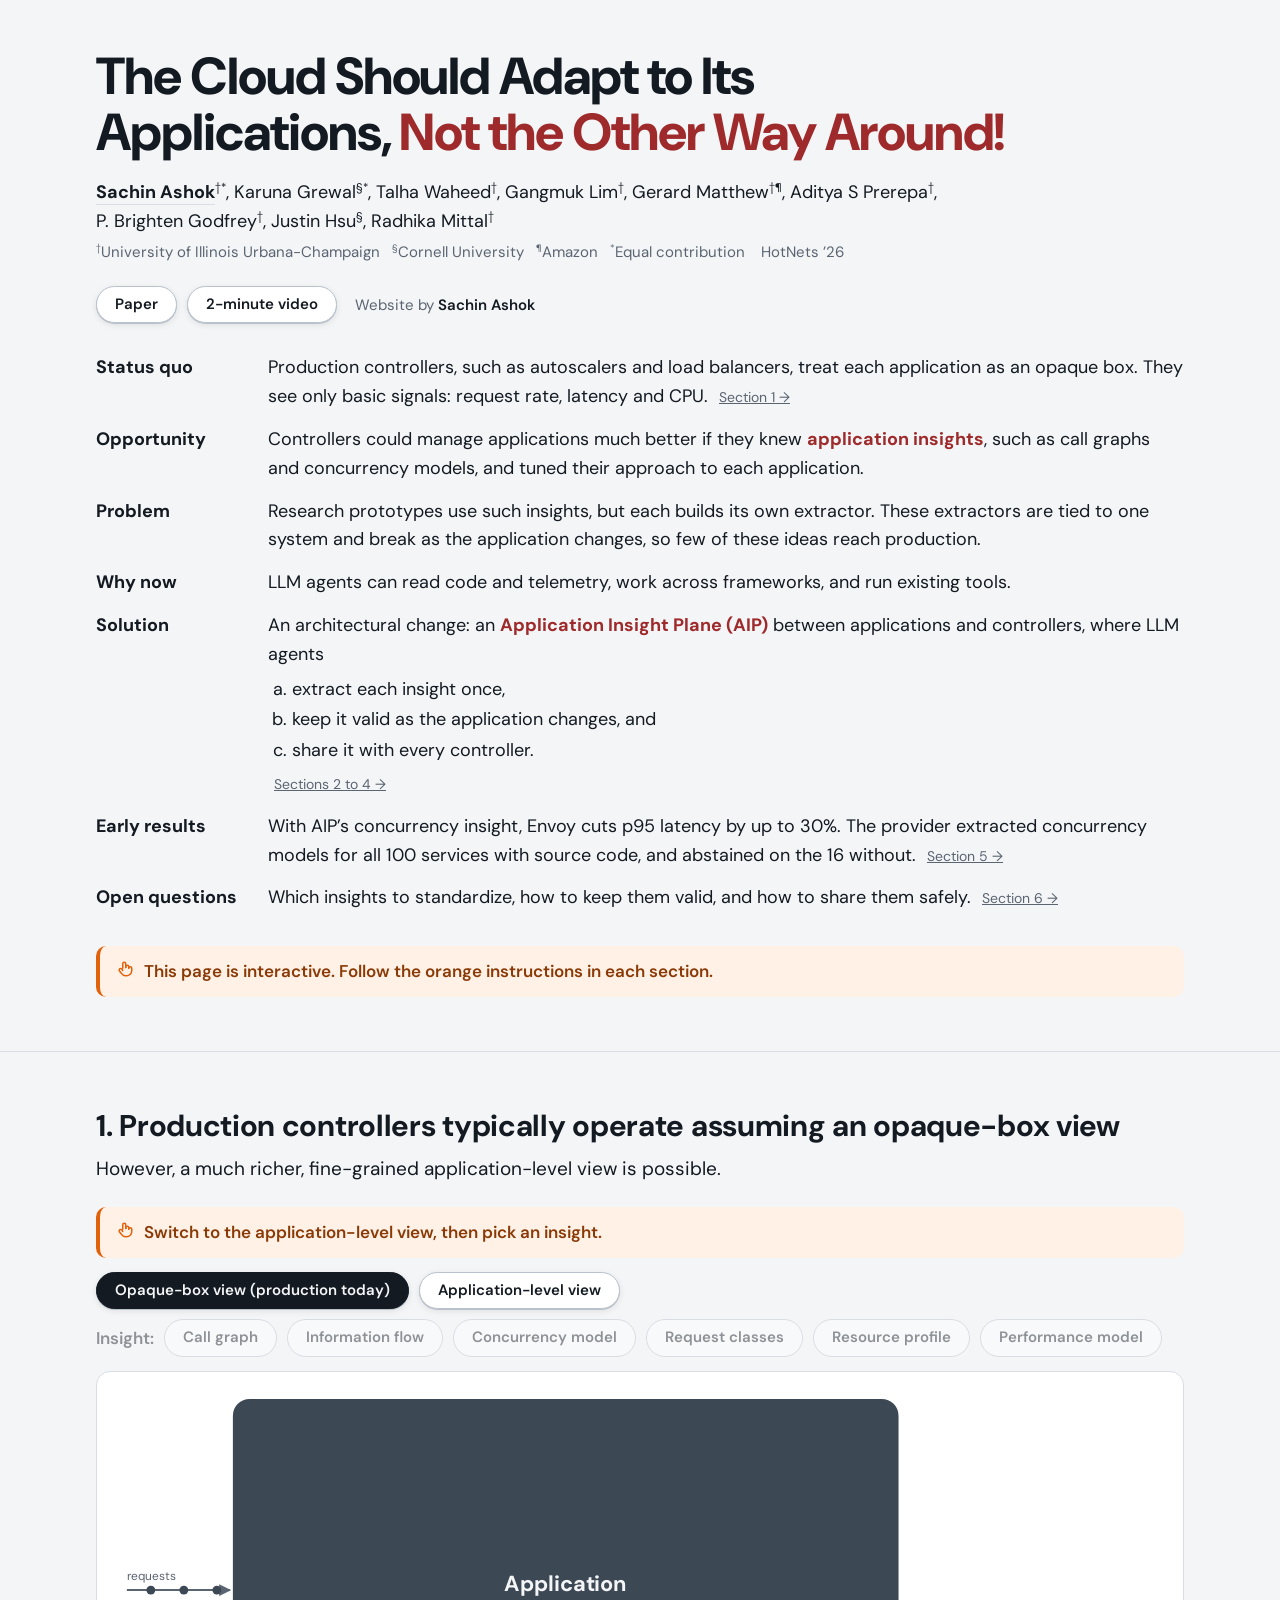
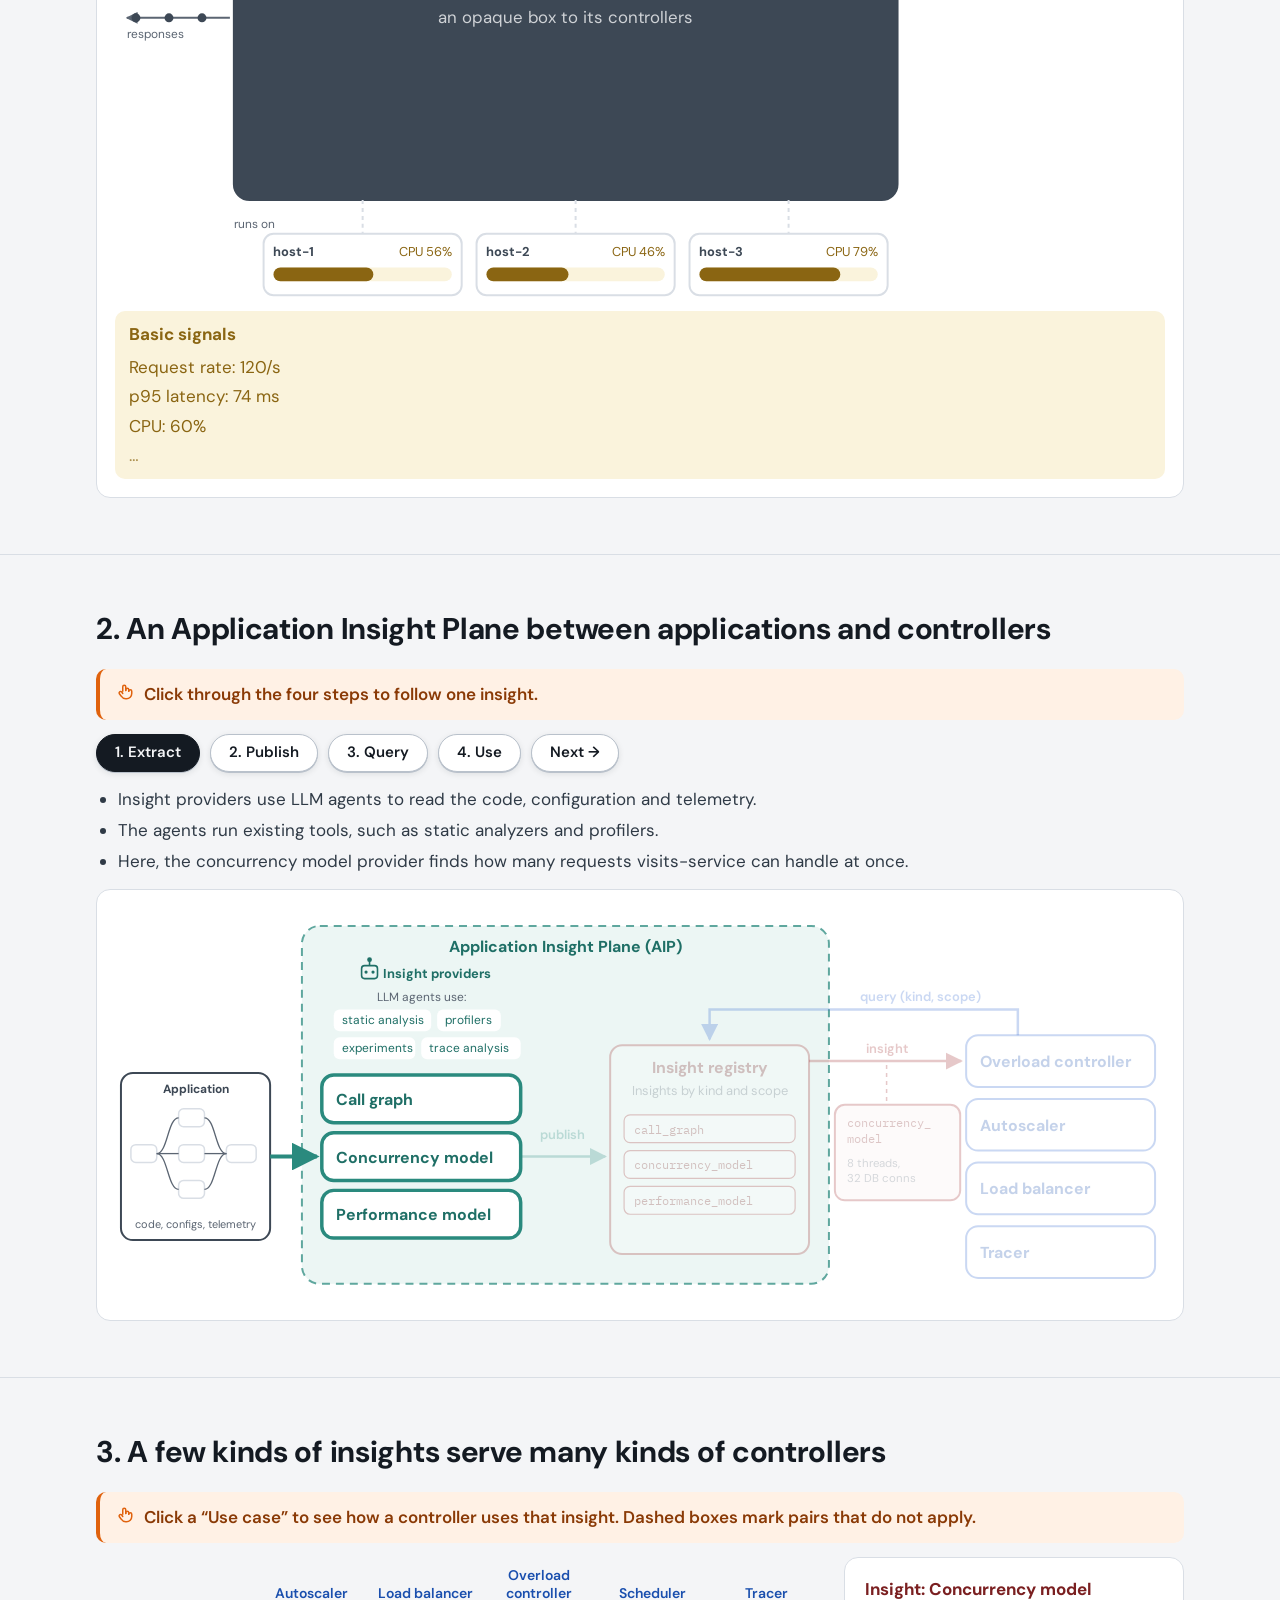
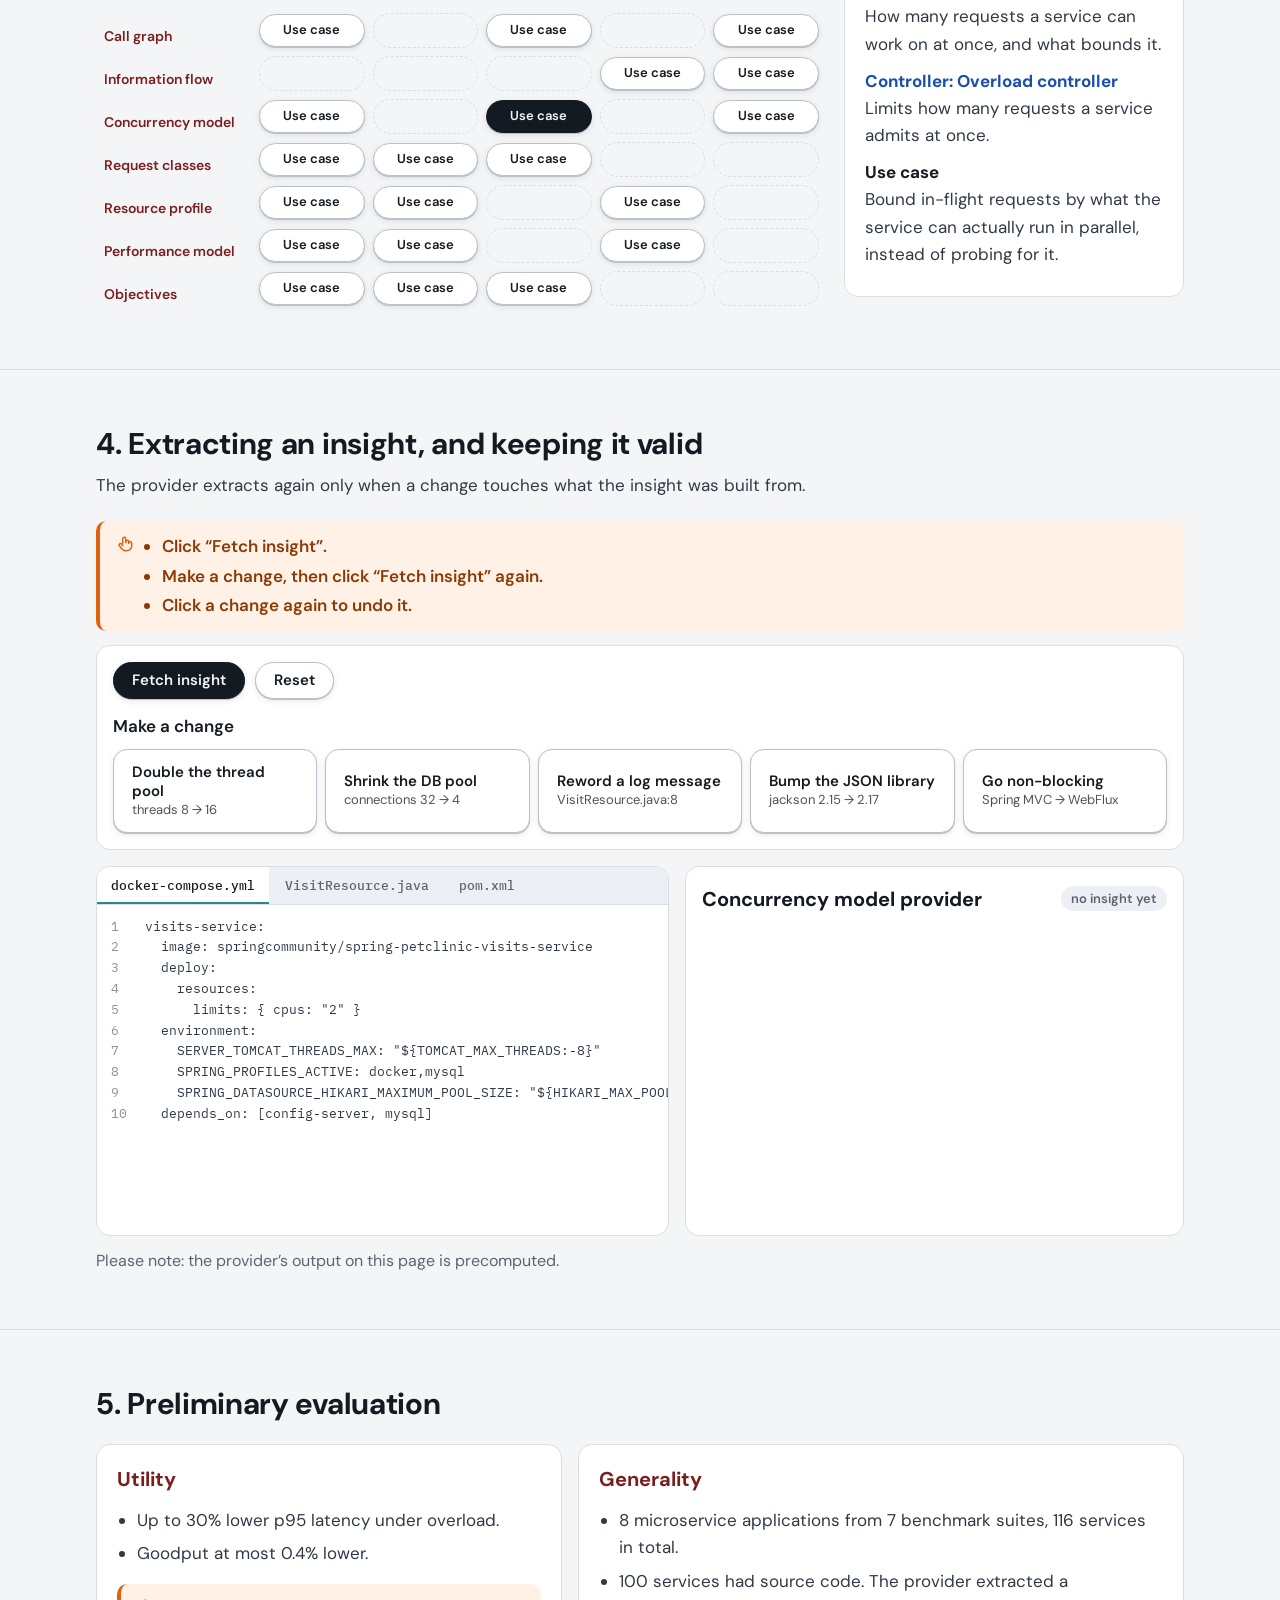
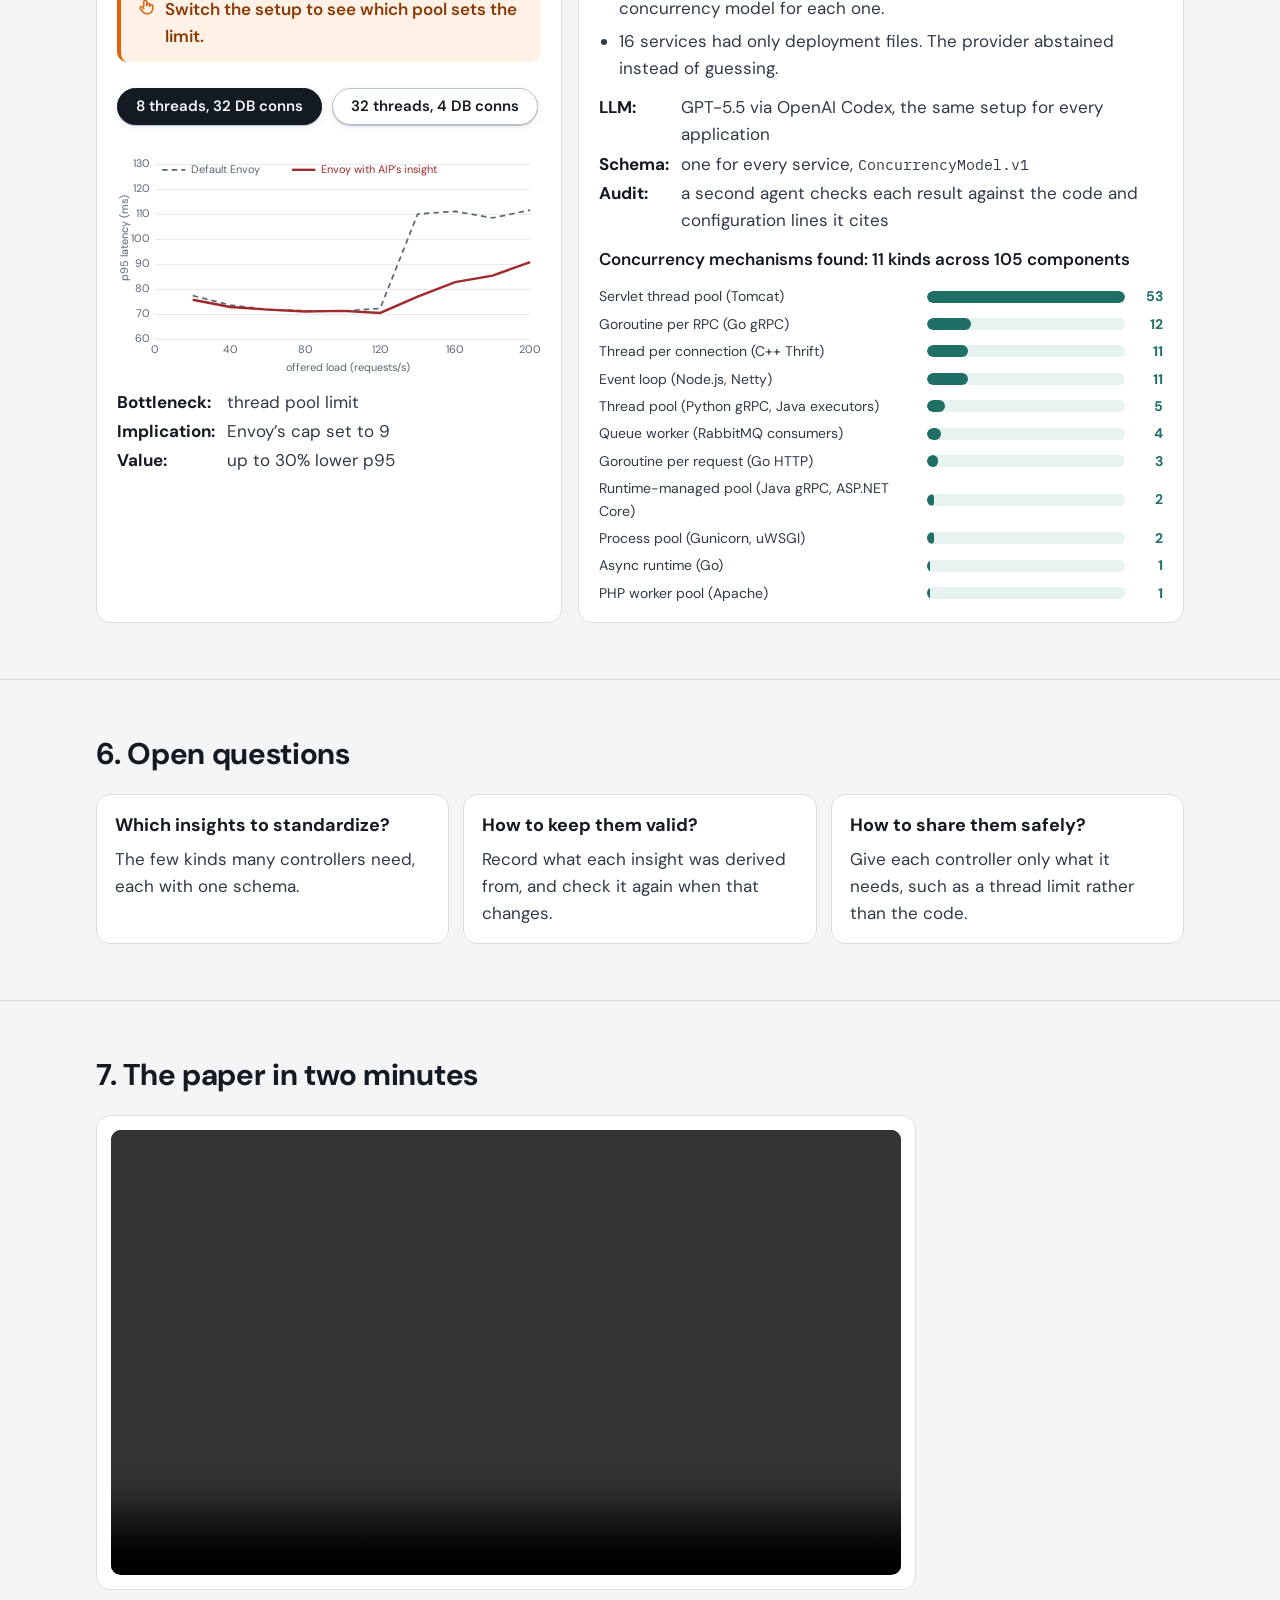
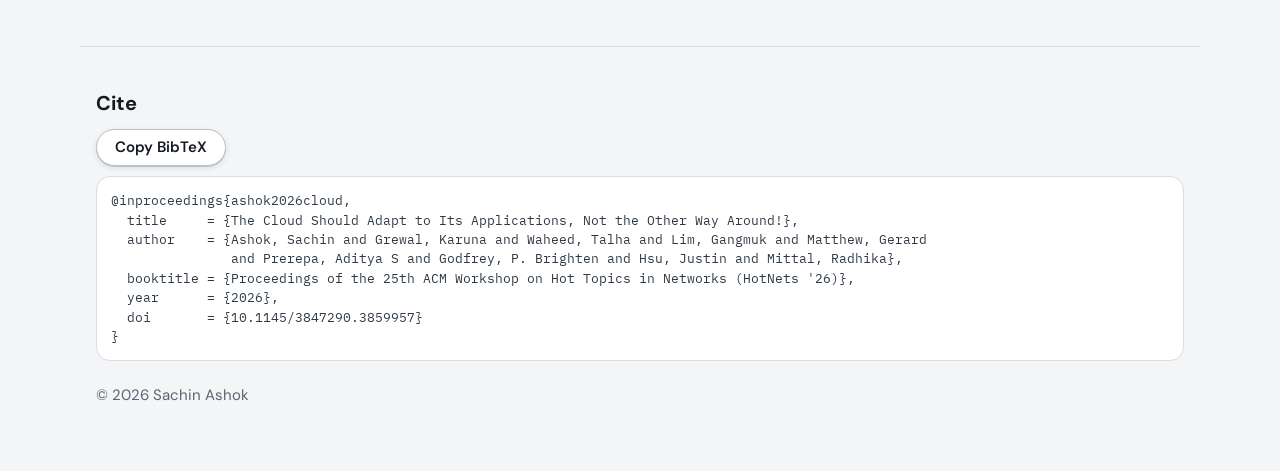
==== commit 5e021fa6: "Add favicon" ====
--- a/aip/index.html
+++ b/aip/index.html
@@ -2,6 +2,9 @@
 <html lang="en"><head><meta charset="utf-8"><meta name="viewport" content="width=device-width, initial-scale=1">
 <title>Application Insight Plane</title>
 <meta name="author" content="Sachin Ashok">
+<link rel="icon" type="image/svg+xml" href="favicon.svg">
+<link rel="icon" type="image/png" sizes="32x32" href="favicon-32.png">
+<link rel="apple-touch-icon" sizes="180x180" href="apple-touch-icon.png">
 <link rel="preconnect" href="https://fonts.googleapis.com">
 <link rel="stylesheet" href="https://fonts.googleapis.com/css2?family=DM+Sans:opsz,wght@9..40,400;9..40,500;9..40,600;9..40,700;9..40,800&family=IBM+Plex+Mono:wght@400;500&display=swap">
 <style>
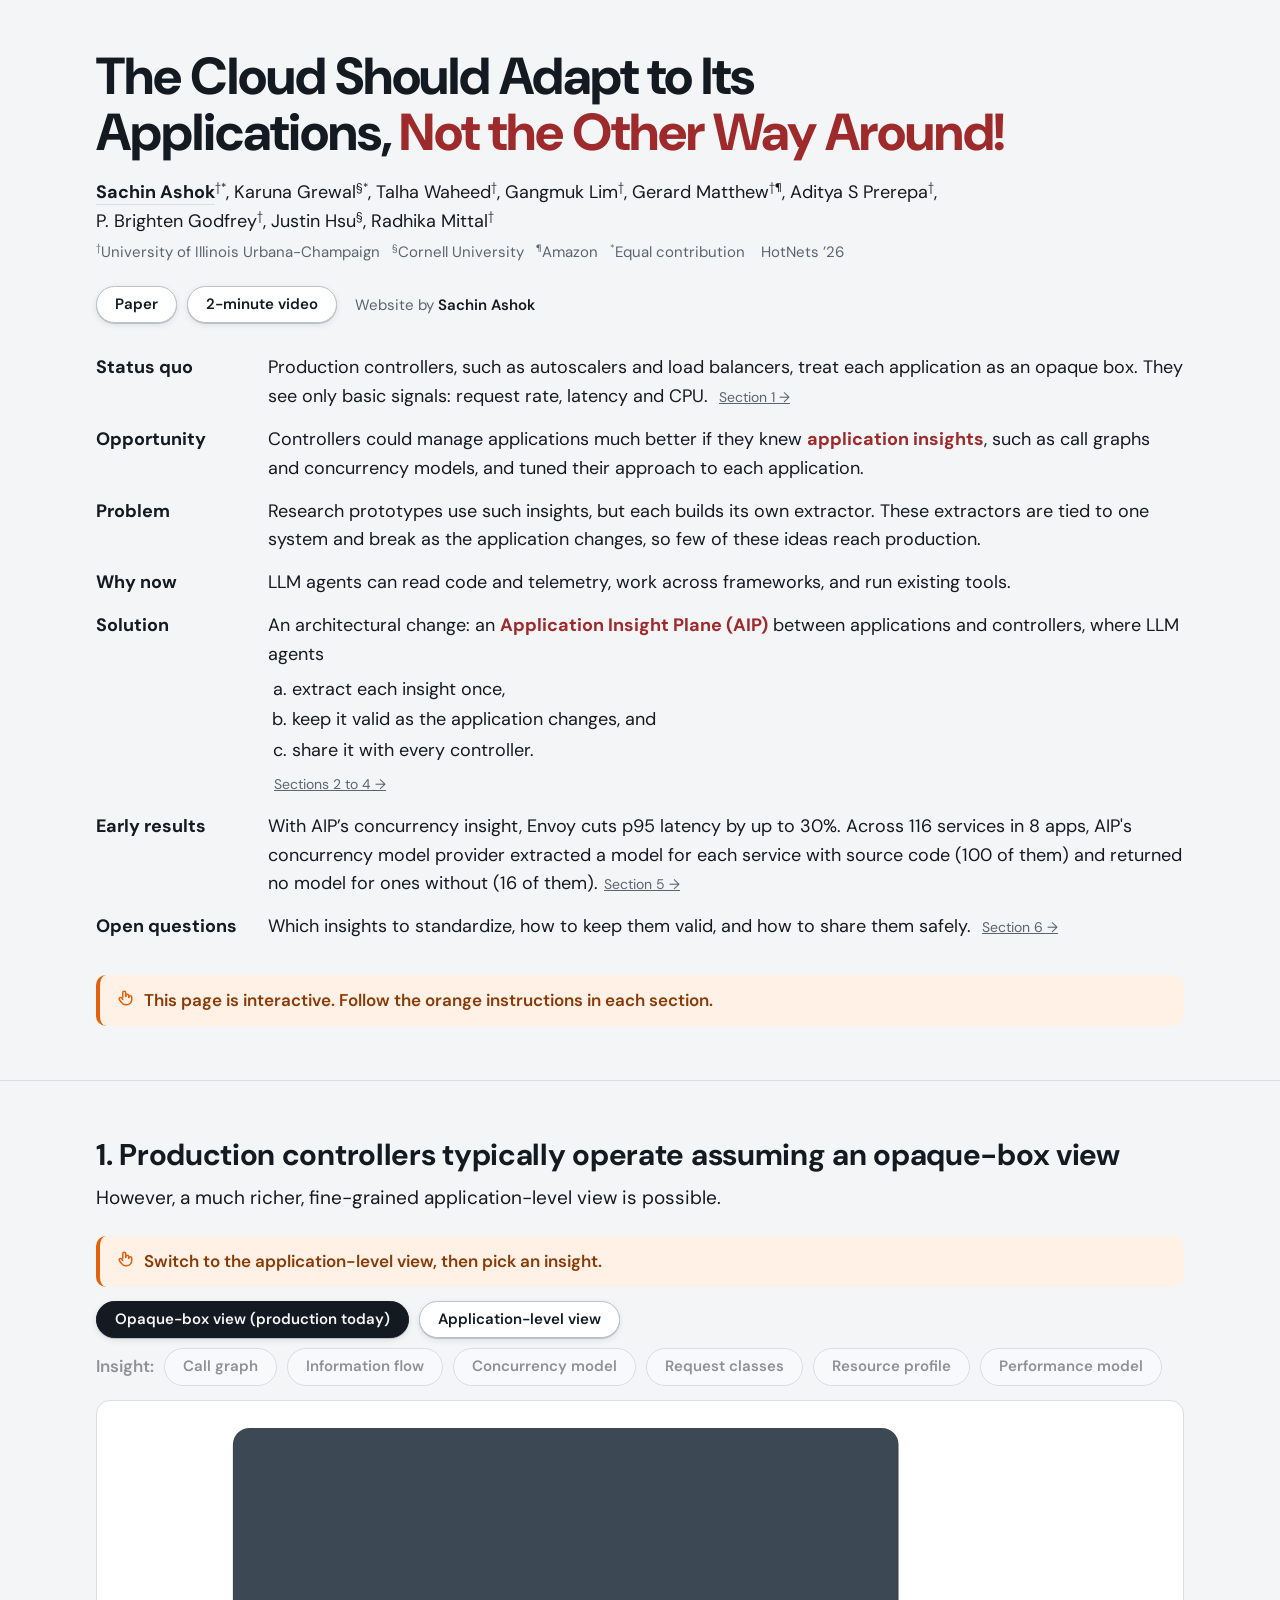
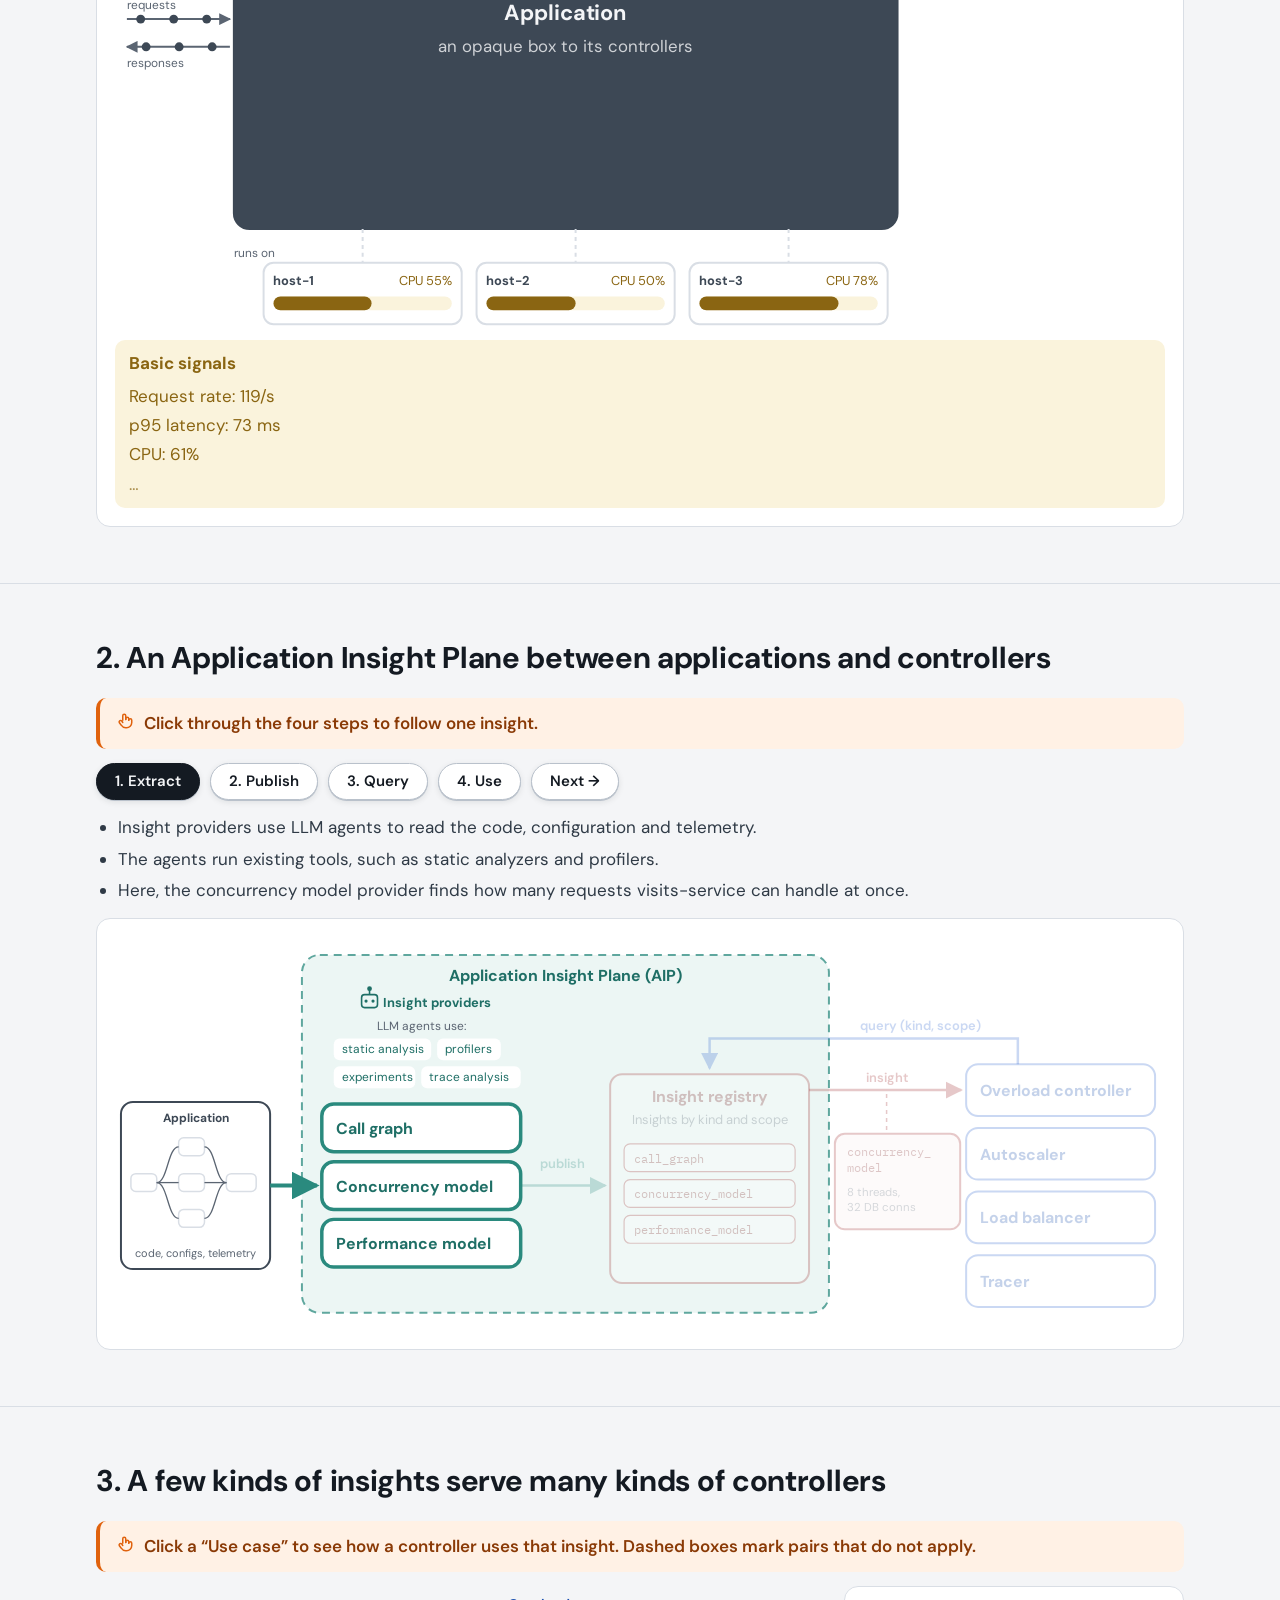
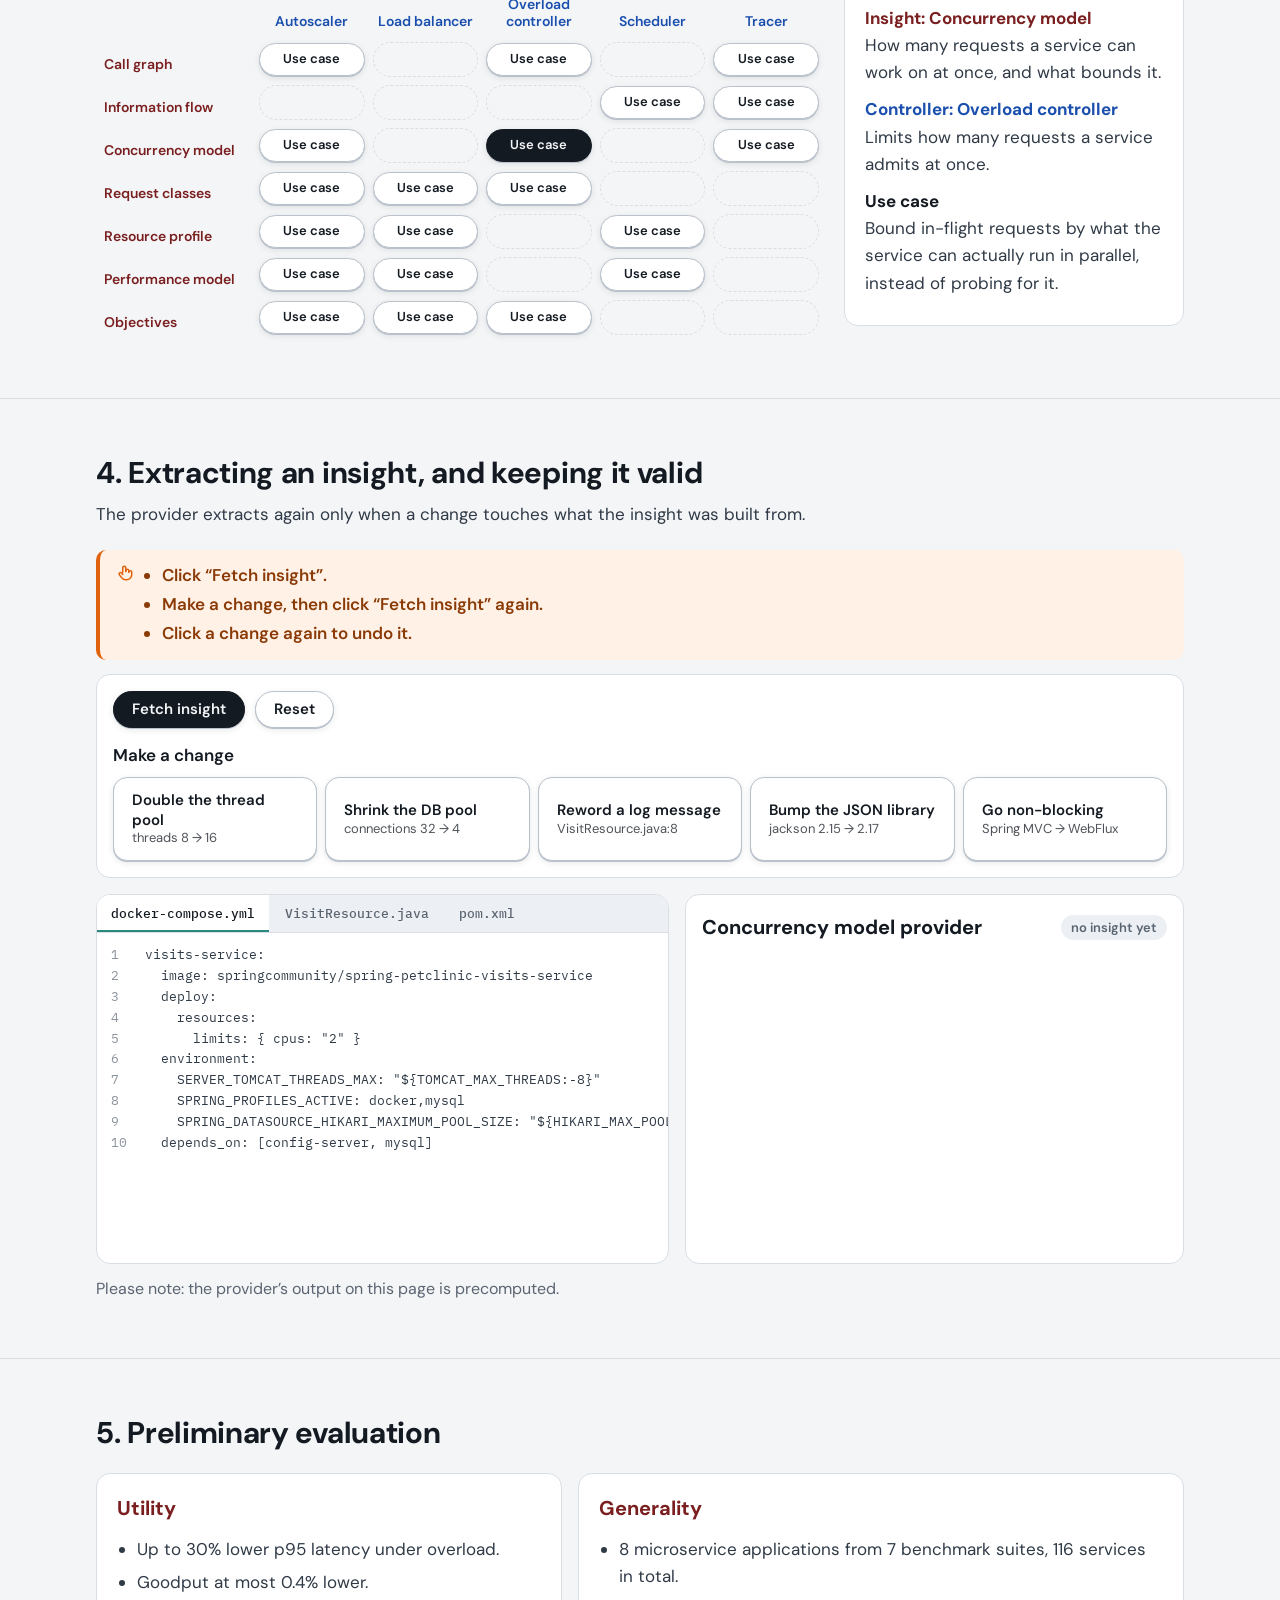
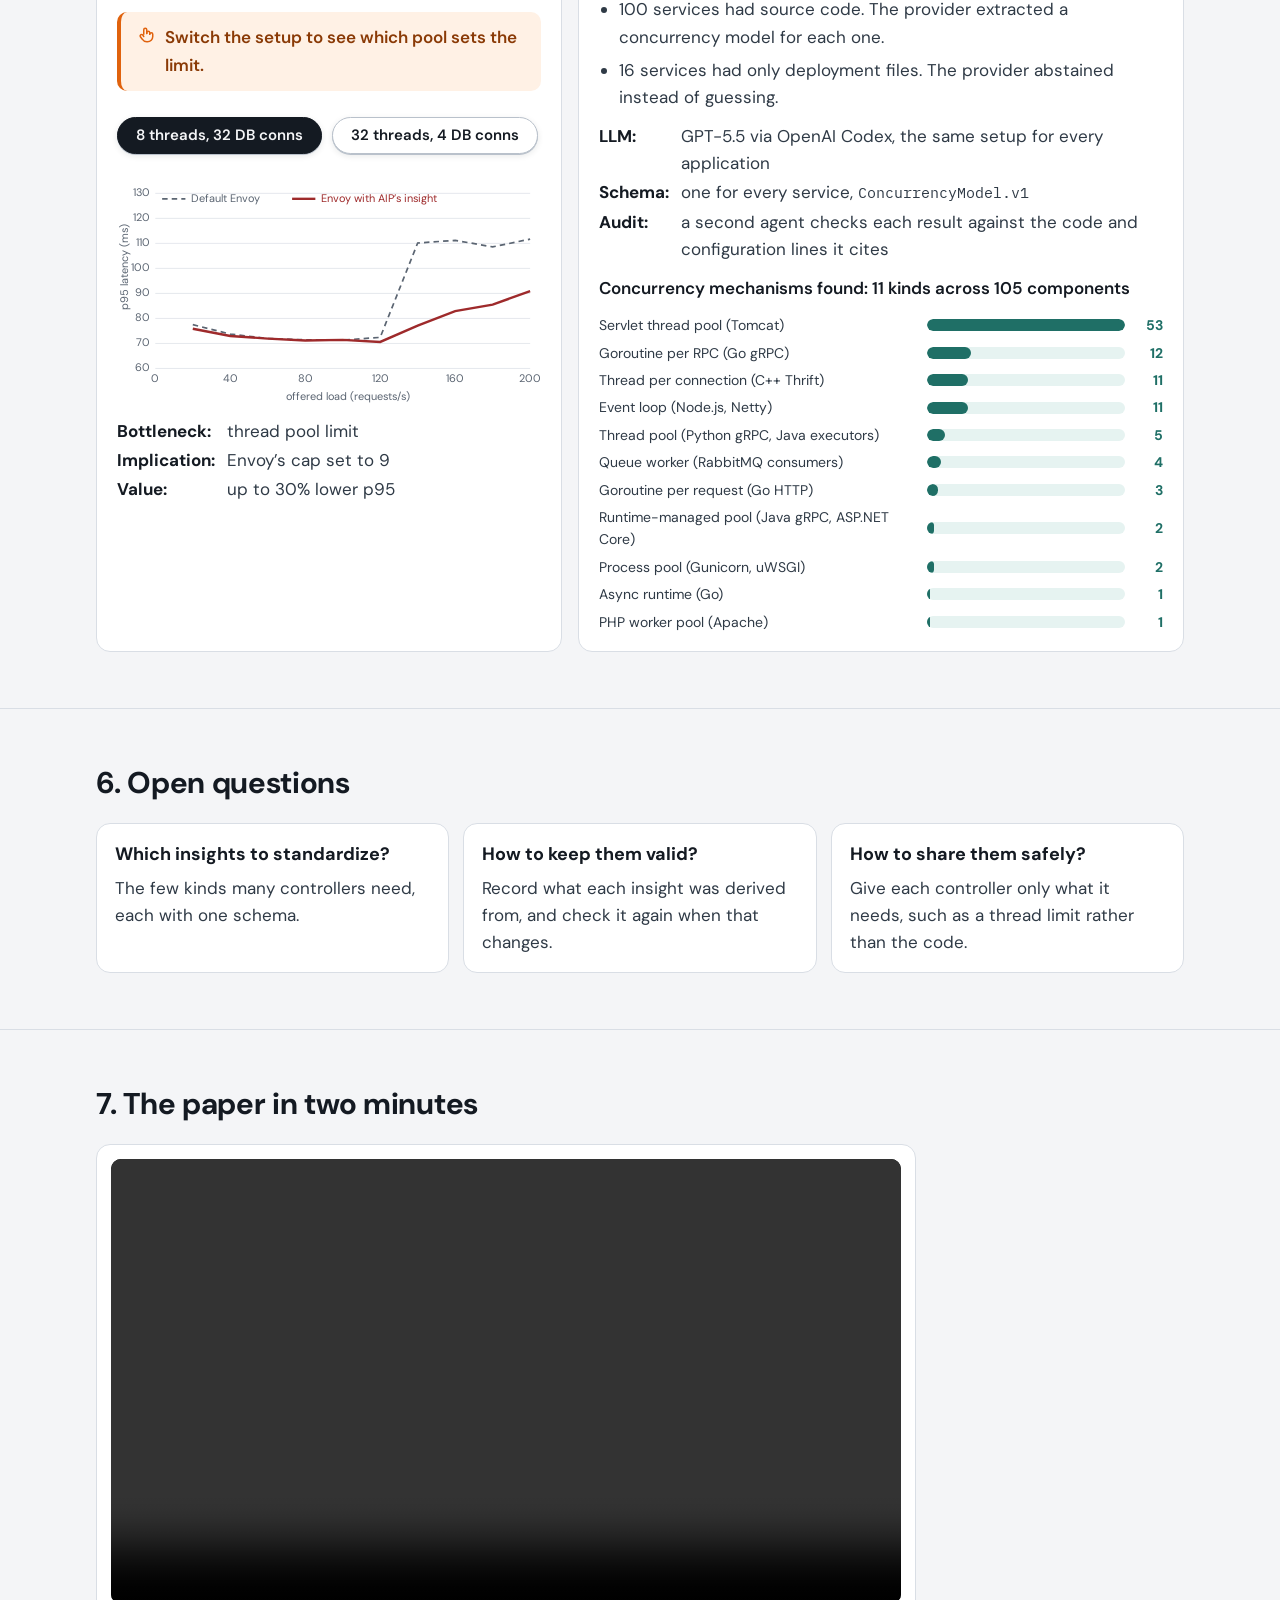
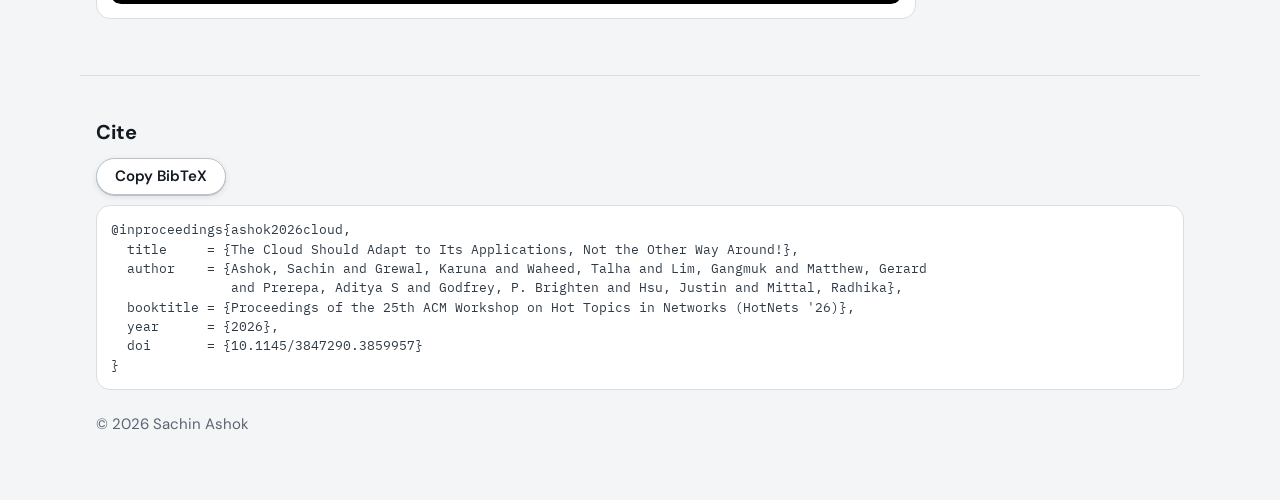
==== commit b4fe4367: "Remove CNAME" ====
--- a/aip/index.html
+++ b/aip/index.html
@@ -249,7 +249,7 @@
     <dt>Solution</dt><dd>An architectural change: an <b>Application Insight Plane (AIP)</b> between applications and controllers, where LLM agents
       <ol type="a"><li>extract each insight once,</li><li>keep it valid as the application changes, and</li><li>share it with every controller.</li></ol>
       <a href="#plane">Sections 2 to 4</a></dd>
-    <dt>Early results</dt><dd>With AIP’s concurrency insight, Envoy cuts p95 latency by up to 30%. The provider extracted concurrency models for all 100 services with source code, and abstained on the 16 without. <a href="#results">Section 5</a></dd>
+    <dt>Early results</dt><dd>With AIP’s concurrency insight, Envoy cuts p95 latency by up to 30%. Across 116 services in 8 apps, AIP's concurrency model provider extracted a model for each service with source code (100 of them) and returned no model for ones without (16 of them).<a href="#results">Section 5</a></dd>
     <dt>Open questions</dt><dd>Which insights to standardize, how to keep them valid, and how to share them safely. <a href="#questions">Section 6</a></dd>
   </dl>
   <p class="try"><svg width="18" height="18" viewBox="0 0 24 24" fill="none" stroke="currentColor" stroke-width="2" stroke-linecap="round" stroke-linejoin="round" aria-hidden="true"><path d="M9 11V5a2 2 0 0 1 4 0v5"/><path d="M13 10V9a2 2 0 0 1 4 0v2"/><path d="M17 11a2 2 0 0 1 4 0v3a7 7 0 0 1-7 7h-1a7 7 0 0 1-6-3.4L4.3 14a2 2 0 0 1 3.4-2L9 14"/></svg><span>This page is interactive. Follow the orange instructions in each section.</span></p>
